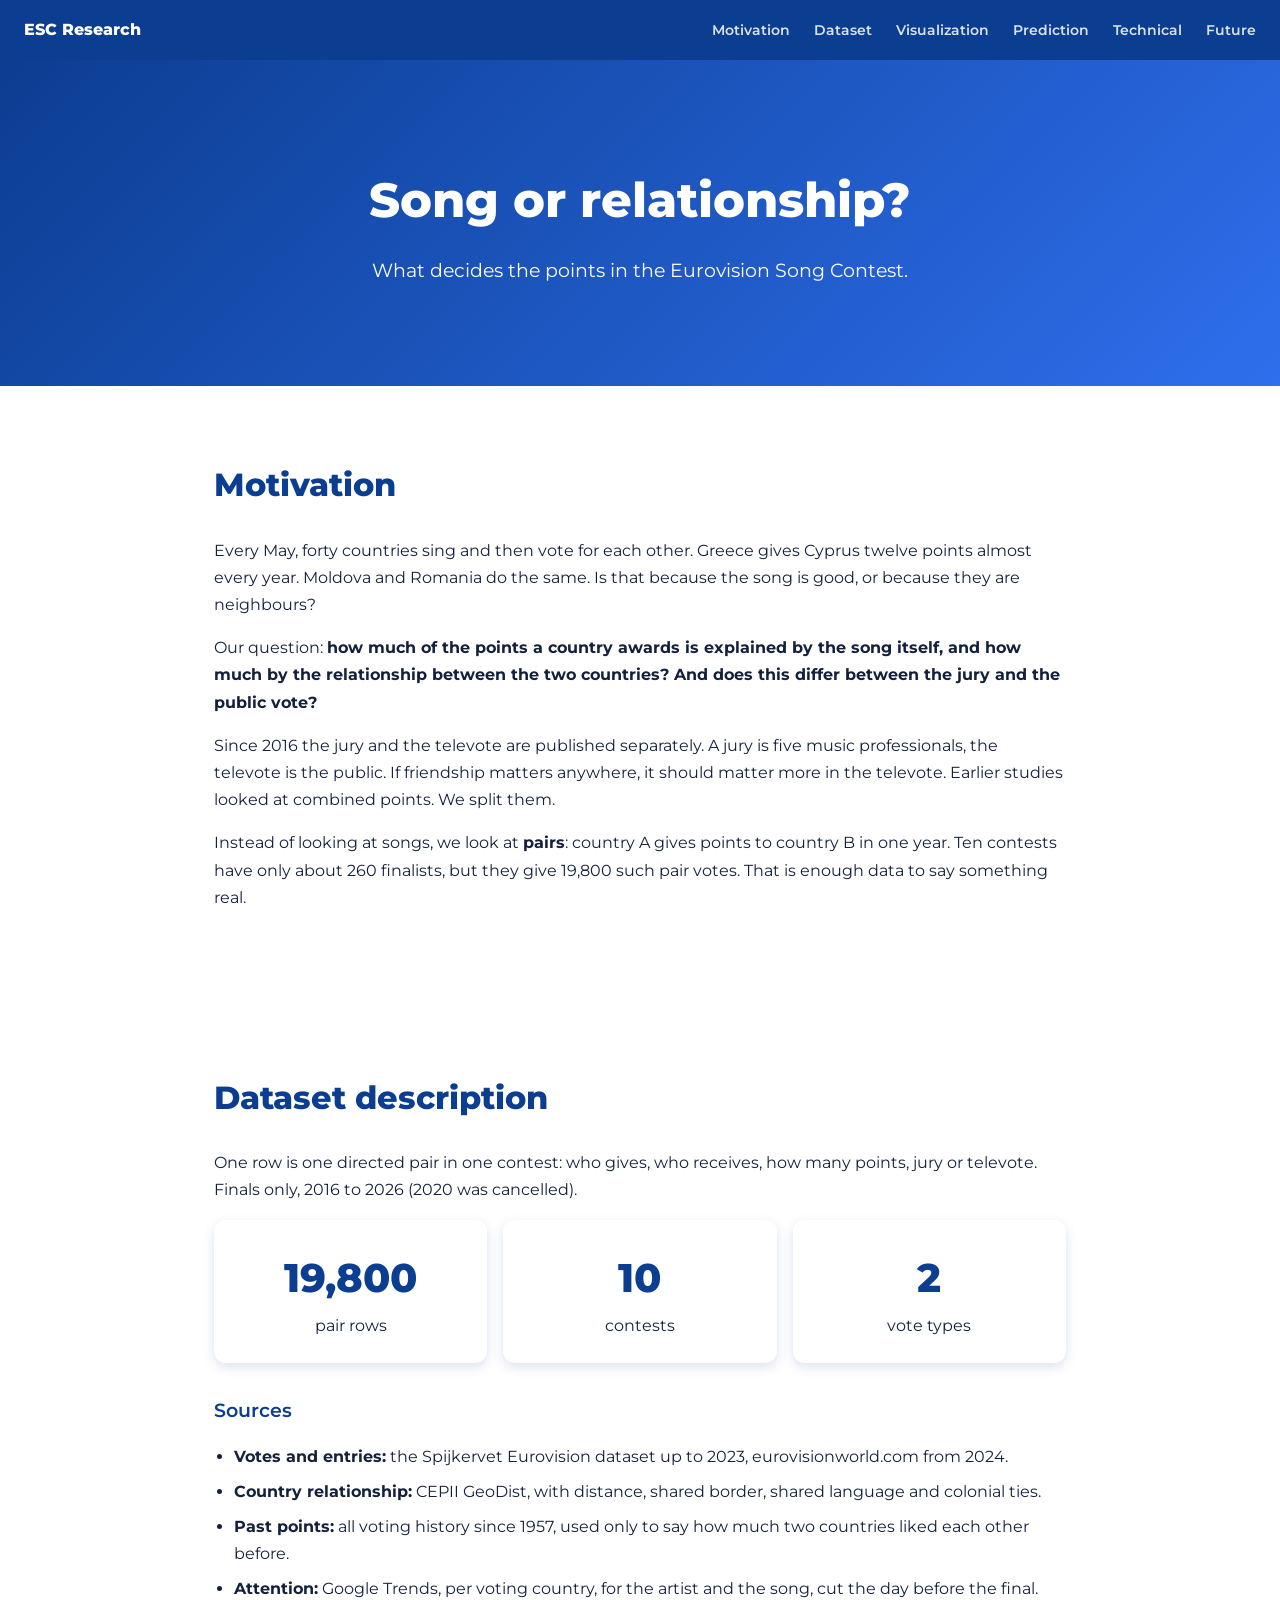
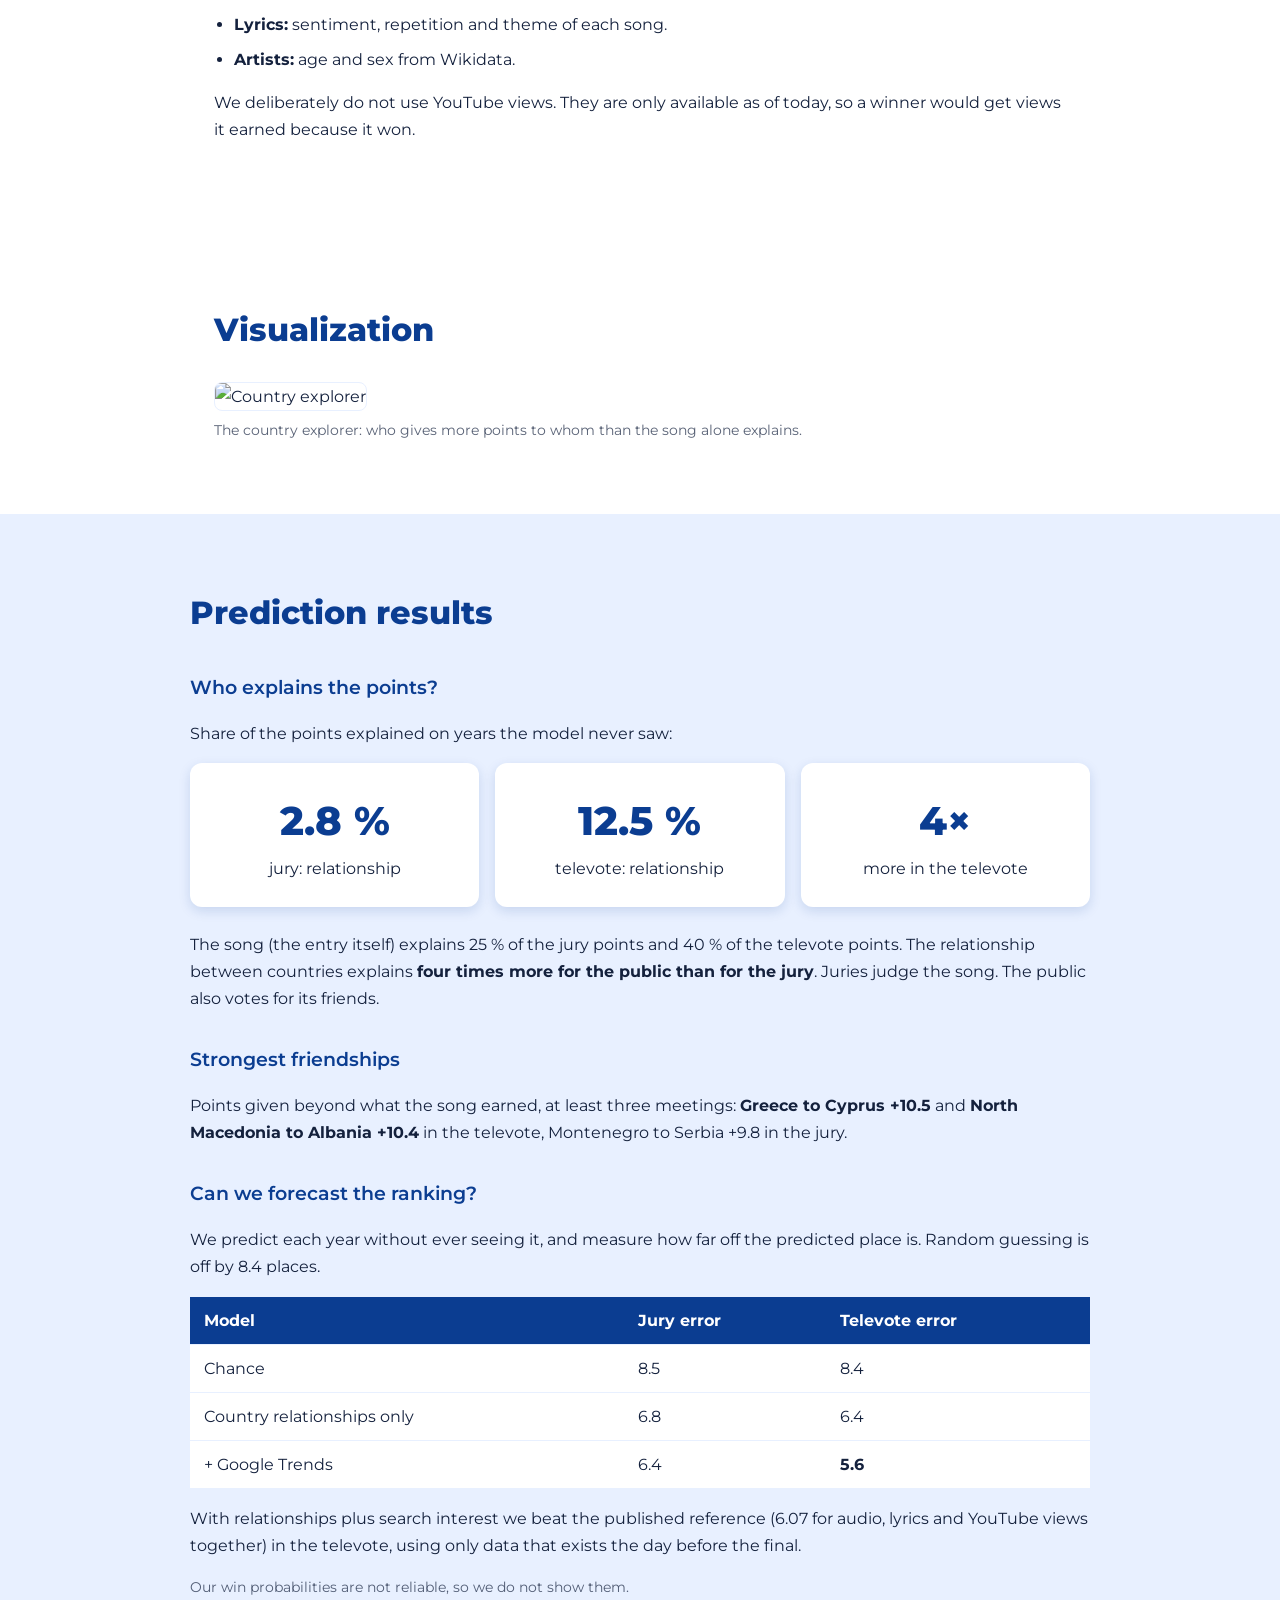
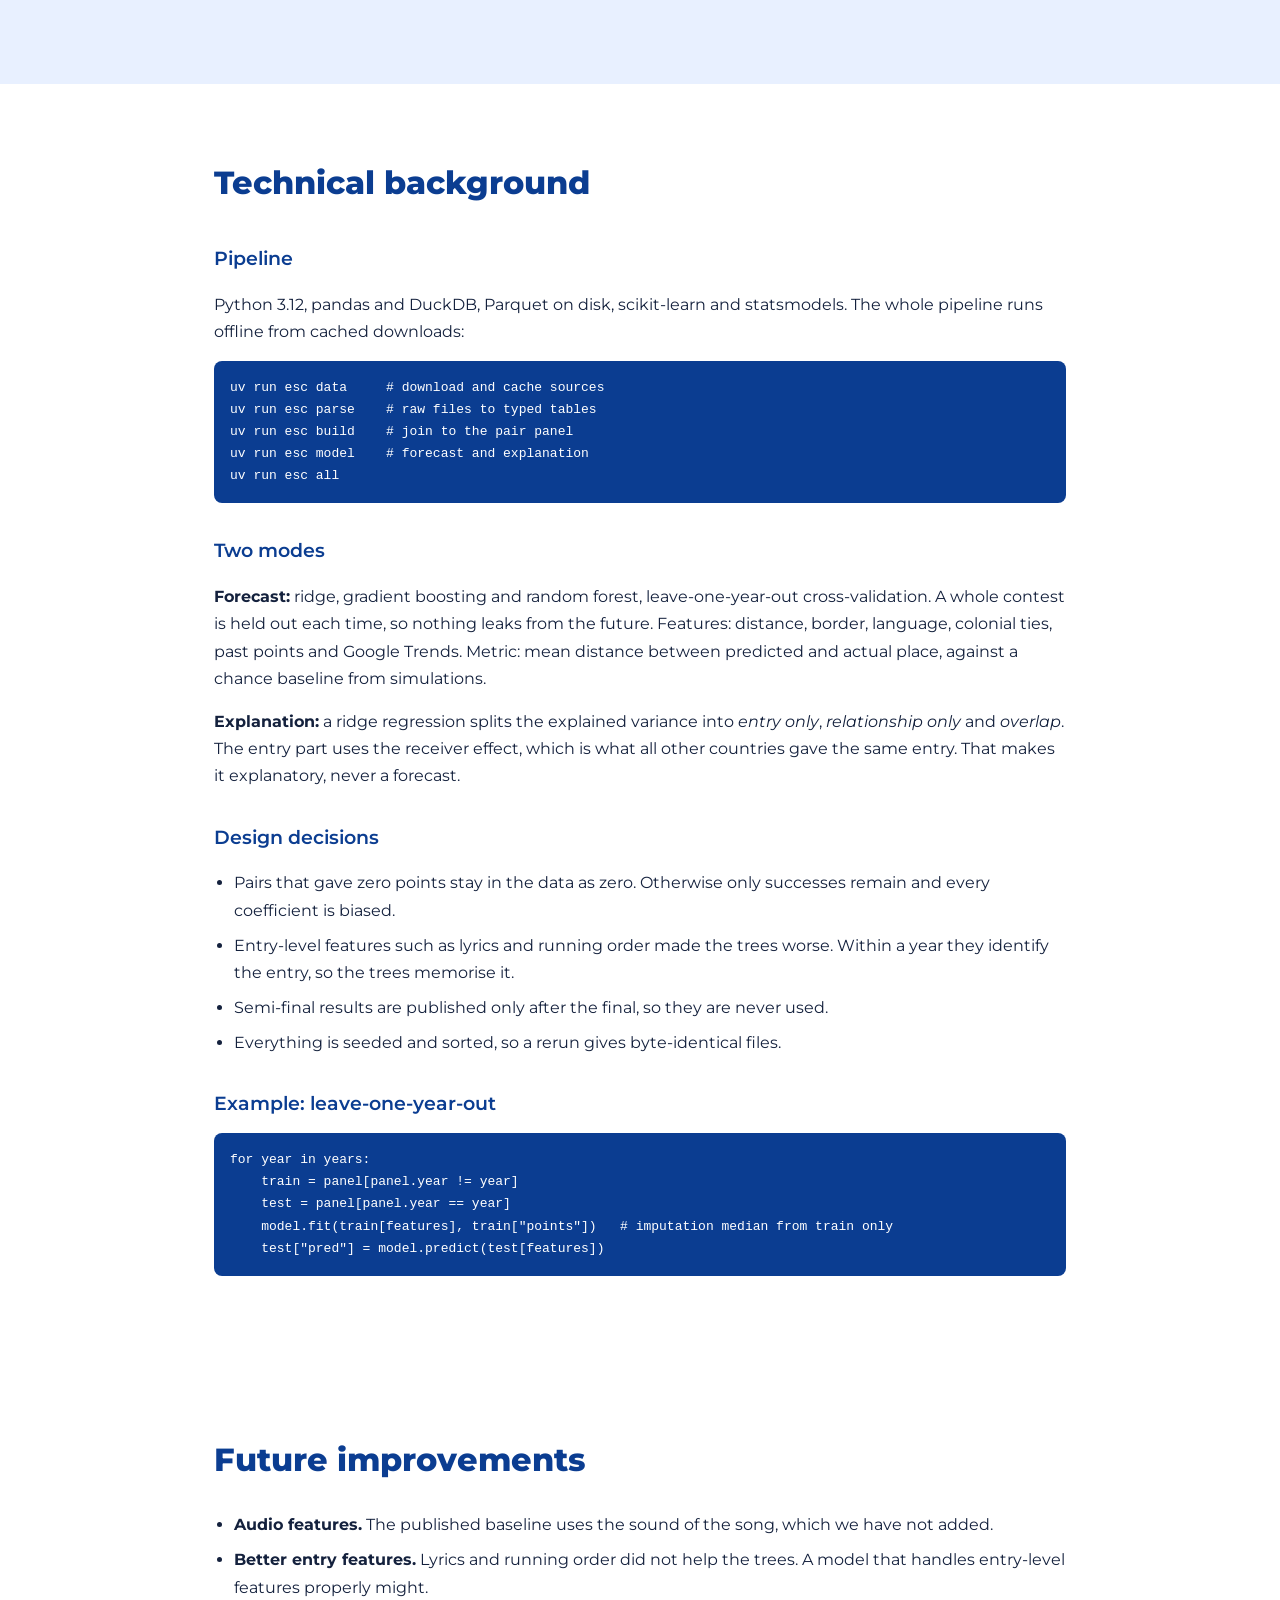
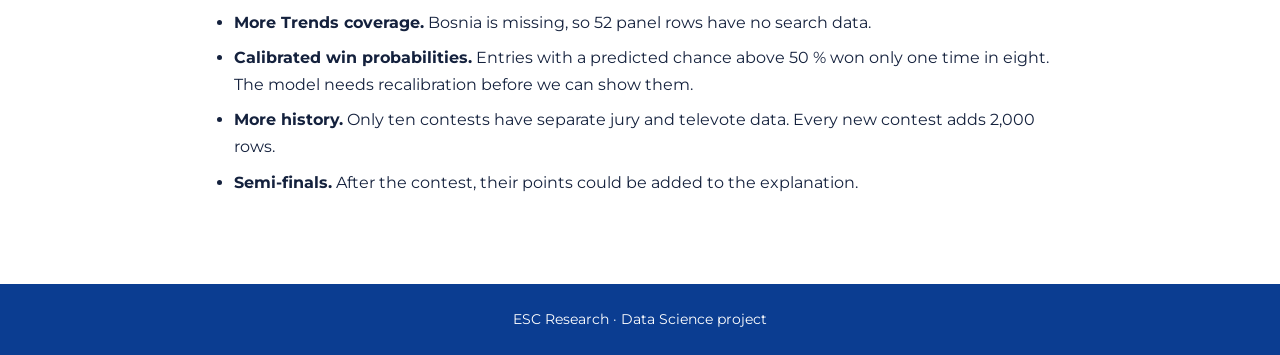
==== index.html @ f38ea594 "Website structure" ====
<!doctype html>
<html lang="en">
<head>
  <meta charset="utf-8">
  <meta name="viewport" content="width=device-width, initial-scale=1">
  <title>Eurovision: Song or Relationship?</title>
  <link rel="preconnect" href="https://fonts.googleapis.com">
  <link rel="preconnect" href="https://fonts.gstatic.com" crossorigin>
  <link href="https://fonts.googleapis.com/css2?family=Montserrat:wght@400;600;800&display=swap" rel="stylesheet">
  <link rel="stylesheet" href="style.css">
</head>
<body>

  <nav>
    <a class="brand" href="#top">ESC Research</a>
    <ul>
      <li><a href="#motivation">Motivation</a></li>
      <li><a href="#dataset">Dataset</a></li>
      <li><a href="#visualization">Visualization</a></li>
      <li><a href="#prediction">Prediction</a></li>
      <li><a href="#technical">Technical</a></li>
      <li><a href="#future">Future</a></li>
    </ul>
  </nav>

  <header id="top">
    <h1>Song or relationship?</h1>
    <p>What decides the points in the Eurovision Song Contest.</p>
  </header>

  <main>

    <section id="motivation">
      <h2>Motivation</h2>
      <p>Every May, forty countries sing and then vote for each other. Greece gives Cyprus twelve points almost every year. Moldova and Romania do the same. Is that because the song is good, or because they are neighbours?</p>
      <p>Our question: <strong>how much of the points a country awards is explained by the song itself, and how much by the relationship between the two countries? And does this differ between the jury and the public vote?</strong></p>
      <p>Since 2016 the jury and the televote are published separately. A jury is five music professionals, the televote is the public. If friendship matters anywhere, it should matter more in the televote. Earlier studies looked at combined points. We split them.</p>
      <p>Instead of looking at songs, we look at <strong>pairs</strong>: country A gives points to country B in one year. Ten contests have only about 260 finalists, but they give 19,800 such pair votes. That is enough data to say something real.</p>
    </section>

    <section id="dataset">
      <h2>Dataset description</h2>
      <p>One row is one directed pair in one contest: who gives, who receives, how many points, jury or televote. Finals only, 2016 to 2026 (2020 was cancelled).</p>
      <div class="cards">
        <div class="card"><span class="big">19,800</span>pair rows</div>
        <div class="card"><span class="big">10</span>contests</div>
        <div class="card"><span class="big">2</span>vote types</div>
      </div>
      <h3>Sources</h3>
      <ul>
        <li><strong>Votes and entries:</strong> the Spijkervet Eurovision dataset up to 2023, eurovisionworld.com from 2024.</li>
        <li><strong>Country relationship:</strong> CEPII GeoDist, with distance, shared border, shared language and colonial ties.</li>
        <li><strong>Past points:</strong> all voting history since 1957, used only to say how much two countries liked each other before.</li>
        <li><strong>Attention:</strong> Google Trends, per voting country, for the artist and the song, cut the day before the final.</li>
        <li><strong>Lyrics:</strong> sentiment, repetition and theme of each song.</li>
        <li><strong>Artists:</strong> age and sex from Wikidata.</li>
      </ul>
      <p>We deliberately do not use YouTube views. They are only available as of today, so a winner would get views it earned because it won.</p>
    </section>

    <section id="visualization">
      <h2>Visualization</h2>
      <div class="gallery">
        <figure>
          <img src="img/explorer.png" alt="Country explorer">
          <figcaption>The country explorer: who gives more points to whom than the song alone explains.</figcaption>
        </figure>
      </div>
    </section>

    <section id="prediction" class="highlight">
      <h2>Prediction results</h2>
      <h3>Who explains the points?</h3>
      <p>Share of the points explained on years the model never saw:</p>
      <div class="cards">
        <div class="card"><span class="big">2.8 %</span>jury: relationship</div>
        <div class="card"><span class="big">12.5 %</span>televote: relationship</div>
        <div class="card"><span class="big">4&times;</span>more in the televote</div>
      </div>
      <p>The song (the entry itself) explains 25 % of the jury points and 40 % of the televote points. The relationship between countries explains <strong>four times more for the public than for the jury</strong>. Juries judge the song. The public also votes for its friends.</p>

      <h3>Strongest friendships</h3>
      <p>Points given beyond what the song earned, at least three meetings: <strong>Greece to Cyprus +10.5</strong> and <strong>North Macedonia to Albania +10.4</strong> in the televote, Montenegro to Serbia +9.8 in the jury.</p>

      <h3>Can we forecast the ranking?</h3>
      <p>We predict each year without ever seeing it, and measure how far off the predicted place is. Random guessing is off by 8.4 places.</p>
      <table>
        <tr><th>Model</th><th>Jury error</th><th>Televote error</th></tr>
        <tr><td>Chance</td><td>8.5</td><td>8.4</td></tr>
        <tr><td>Country relationships only</td><td>6.8</td><td>6.4</td></tr>
        <tr><td>+ Google Trends</td><td>6.4</td><td><strong>5.6</strong></td></tr>
      </table>
      <p>With relationships plus search interest we beat the published reference (6.07 for audio, lyrics and YouTube views together) in the televote, using only data that exists the day before the final.</p>
      <p class="note">Our win probabilities are not reliable, so we do not show them.</p>
    </section>

    <section id="technical">
      <h2>Technical background</h2>
      <h3>Pipeline</h3>
      <p>Python 3.12, pandas and DuckDB, Parquet on disk, scikit-learn and statsmodels. The whole pipeline runs offline from cached downloads:</p>
      <pre><code>uv run esc data     # download and cache sources
uv run esc parse    # raw files to typed tables
uv run esc build    # join to the pair panel
uv run esc model    # forecast and explanation
uv run esc all</code></pre>

      <h3>Two modes</h3>
      <p><strong>Forecast:</strong> ridge, gradient boosting and random forest, leave-one-year-out cross-validation. A whole contest is held out each time, so nothing leaks from the future. Features: distance, border, language, colonial ties, past points and Google Trends. Metric: mean distance between predicted and actual place, against a chance baseline from simulations.</p>
      <p><strong>Explanation:</strong> a ridge regression splits the explained variance into <em>entry only</em>, <em>relationship only</em> and <em>overlap</em>. The entry part uses the receiver effect, which is what all other countries gave the same entry. That makes it explanatory, never a forecast.</p>

      <h3>Design decisions</h3>
      <ul>
        <li>Pairs that gave zero points stay in the data as zero. Otherwise only successes remain and every coefficient is biased.</li>
        <li>Entry-level features such as lyrics and running order made the trees worse. Within a year they identify the entry, so the trees memorise it.</li>
        <li>Semi-final results are published only after the final, so they are never used.</li>
        <li>Everything is seeded and sorted, so a rerun gives byte-identical files.</li>
      </ul>

      <h3>Example: leave-one-year-out</h3>
      <pre><code>for year in years:
    train = panel[panel.year != year]
    test = panel[panel.year == year]
    model.fit(train[features], train["points"])   # imputation median from train only
    test["pred"] = model.predict(test[features])</code></pre>
    </section>

    <section id="future">
      <h2>Future improvements</h2>
      <ul>
        <li><strong>Audio features.</strong> The published baseline uses the sound of the song, which we have not added.</li>
        <li><strong>Better entry features.</strong> Lyrics and running order did not help the trees. A model that handles entry-level features properly might.</li>
        <li><strong>More Trends coverage.</strong> Bosnia is missing, so 52 panel rows have no search data.</li>
        <li><strong>Calibrated win probabilities.</strong> Entries with a predicted chance above 50 % won only one time in eight. The model needs recalibration before we can show them.</li>
        <li><strong>More history.</strong> Only ten contests have separate jury and televote data. Every new contest adds 2,000 rows.</li>
        <li><strong>Semi-finals.</strong> After the contest, their points could be added to the explanation.</li>
      </ul>
    </section>

  </main>

  <footer>ESC Research · Data Science project</footer>

</body>
</html>
---- style.css ----
:root {
  --blue: #0b3d91;
  --light-blue: #e8f0ff;
  --white: #ffffff;
  --text: #14213d;
}

* { box-sizing: border-box; }

html {
  scroll-behavior: smooth;
  scroll-padding-top: 70px; /* keeps headings below the fixed bar */
}

body {
  margin: 0;
  font-family: "Montserrat", sans-serif;
  color: var(--text);
  background: var(--white);
  line-height: 1.7;
}

/* top bar */
nav {
  position: fixed;
  top: 0;
  left: 0;
  right: 0;
  height: 60px;
  padding: 0 24px;
  display: flex;
  align-items: center;
  justify-content: space-between;
  background: var(--blue);
  z-index: 10;
}

nav .brand {
  color: var(--white);
  font-weight: 800;
  text-decoration: none;
}

nav ul {
  display: flex;
  gap: 24px;
  margin: 0;
  padding: 0;
  list-style: none;
}

nav ul a {
  color: var(--white);
  text-decoration: none;
  font-size: 0.9rem;
  font-weight: 600;
  opacity: 0.85;
}

nav ul a:hover { opacity: 1; text-decoration: underline; }

/* hero */
header {
  margin-top: 60px;
  padding: 100px 24px;
  text-align: center;
  color: var(--white);
  background: linear-gradient(135deg, var(--blue), #2f6fed);
}

header h1 { margin: 0; font-size: 3rem; font-weight: 800; }
header p { margin: 12px 0 0; font-size: 1.2rem; }

/* sections */
main section {
  max-width: 900px;
  margin: 0 auto;
  padding: 72px 24px;
}

main section.highlight {
  max-width: none;
  background: var(--light-blue);
}

main section.highlight > * {
  max-width: 900px;
  margin-left: auto;
  margin-right: auto;
}

h2 {
  margin: 0 0 24px;
  color: var(--blue);
  font-weight: 800;
  font-size: 2rem;
}

/* visualization */
.gallery {
  display: grid;
  grid-template-columns: repeat(auto-fit, minmax(300px, 1fr));
  gap: 24px;
}

figure { margin: 0; }
figure img { width: 100%; border-radius: 8px; border: 1px solid var(--light-blue); }
figcaption { margin-top: 8px; font-size: 0.85rem; opacity: 0.7; }

/* prediction cards */
.cards {
  display: grid;
  grid-template-columns: repeat(auto-fit, minmax(200px, 1fr));
  gap: 16px;
  margin-bottom: 24px;
}

.card {
  padding: 24px;
  text-align: center;
  background: var(--white);
  border-radius: 12px;
  box-shadow: 0 4px 12px rgba(11, 61, 145, 0.15);
}

.card .big {
  display: block;
  font-size: 2.5rem;
  font-weight: 800;
  color: var(--blue);
}

/* technical */
pre {
  padding: 16px;
  overflow-x: auto;
  color: var(--white);
  background: var(--blue);
  border-radius: 8px;
}

footer {
  padding: 24px;
  text-align: center;
  color: var(--white);
  background: var(--blue);
  font-size: 0.85rem;
}

@media (max-width: 700px) {
  nav .brand { display: none; }
  nav { justify-content: center; padding: 0 8px; }
  nav ul { gap: 12px; }
  nav ul a { font-size: 0.7rem; }
  header h1 { font-size: 2rem; }
}

/* extra content styles */
h3 { margin: 32px 0 8px; color: var(--blue); font-weight: 600; }

main ul { padding-left: 20px; }
main li { margin-bottom: 8px; }

table {
  width: 100%;
  margin: 16px 0;
  border-collapse: collapse;
  background: var(--white);
}

th, td { padding: 10px 14px; text-align: left; border-bottom: 1px solid var(--light-blue); }
th { color: var(--white); background: var(--blue); }

.note { font-size: 0.85rem; opacity: 0.7; }
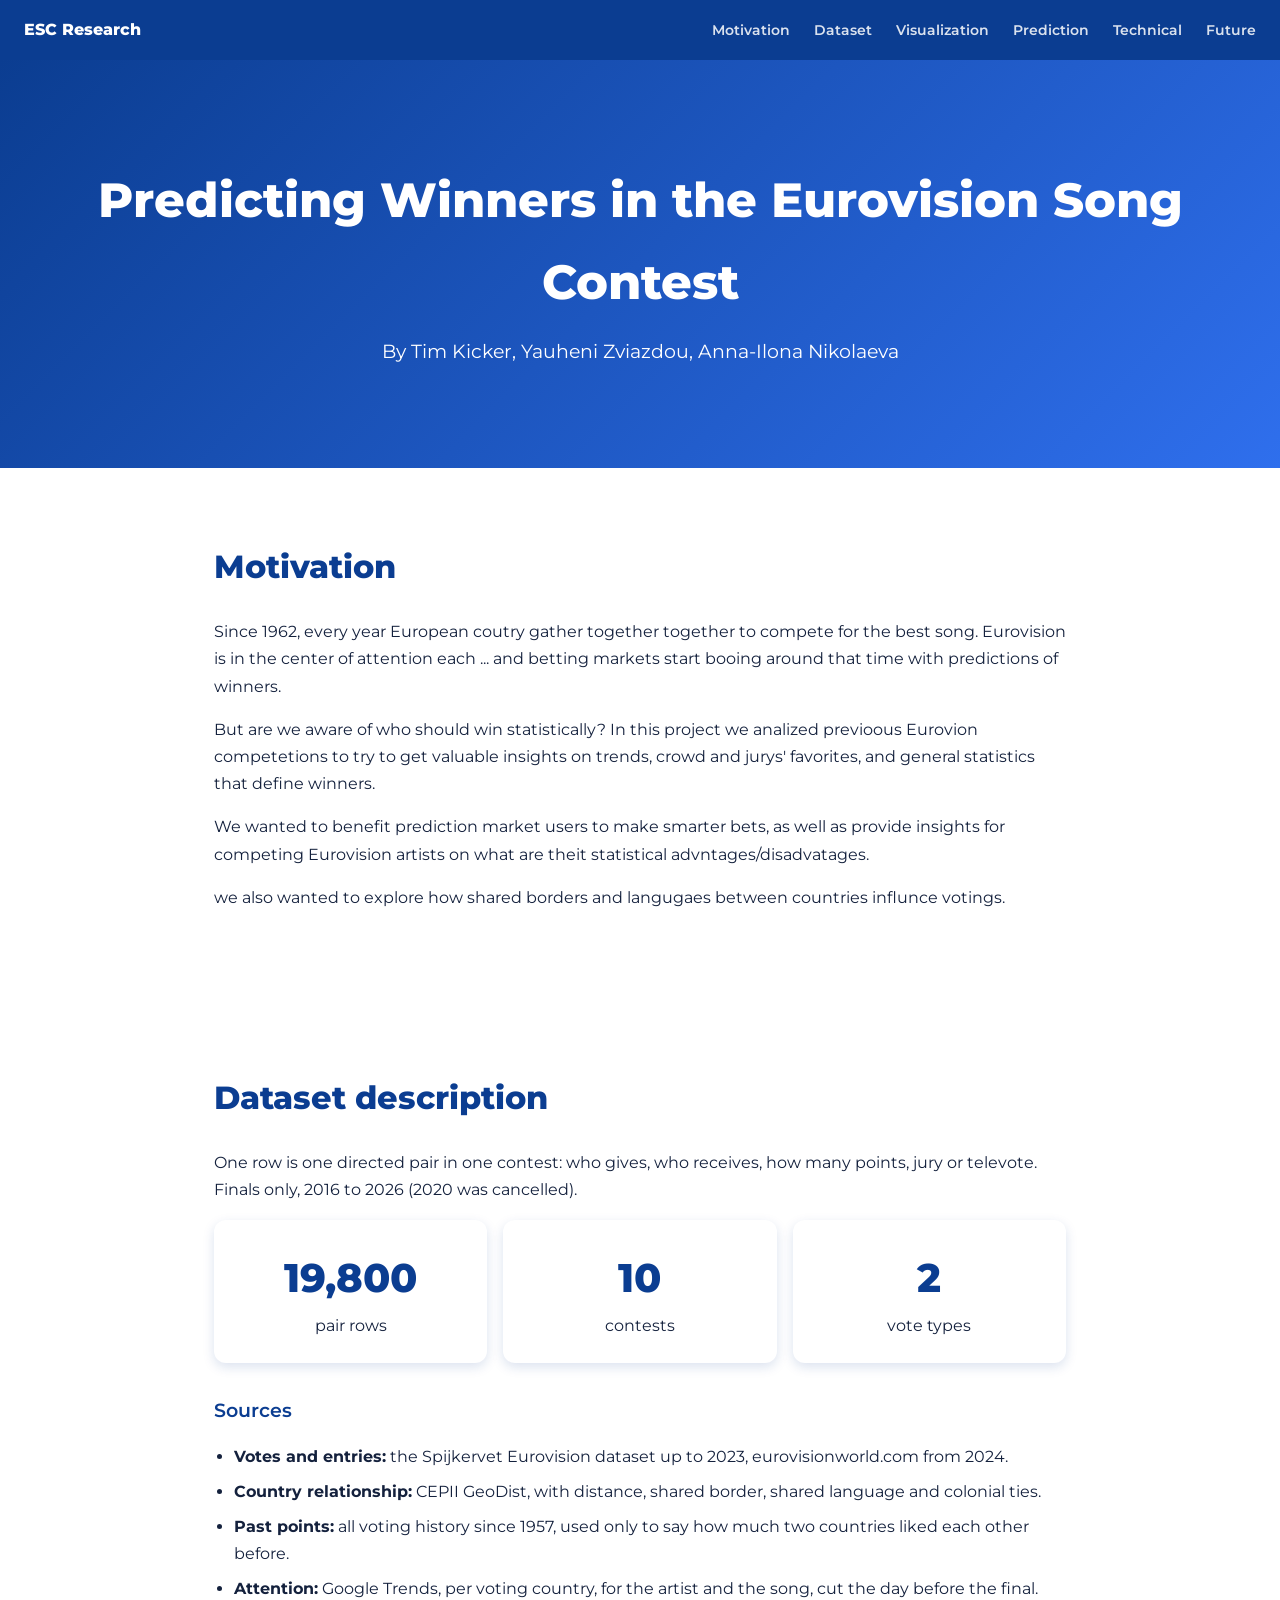
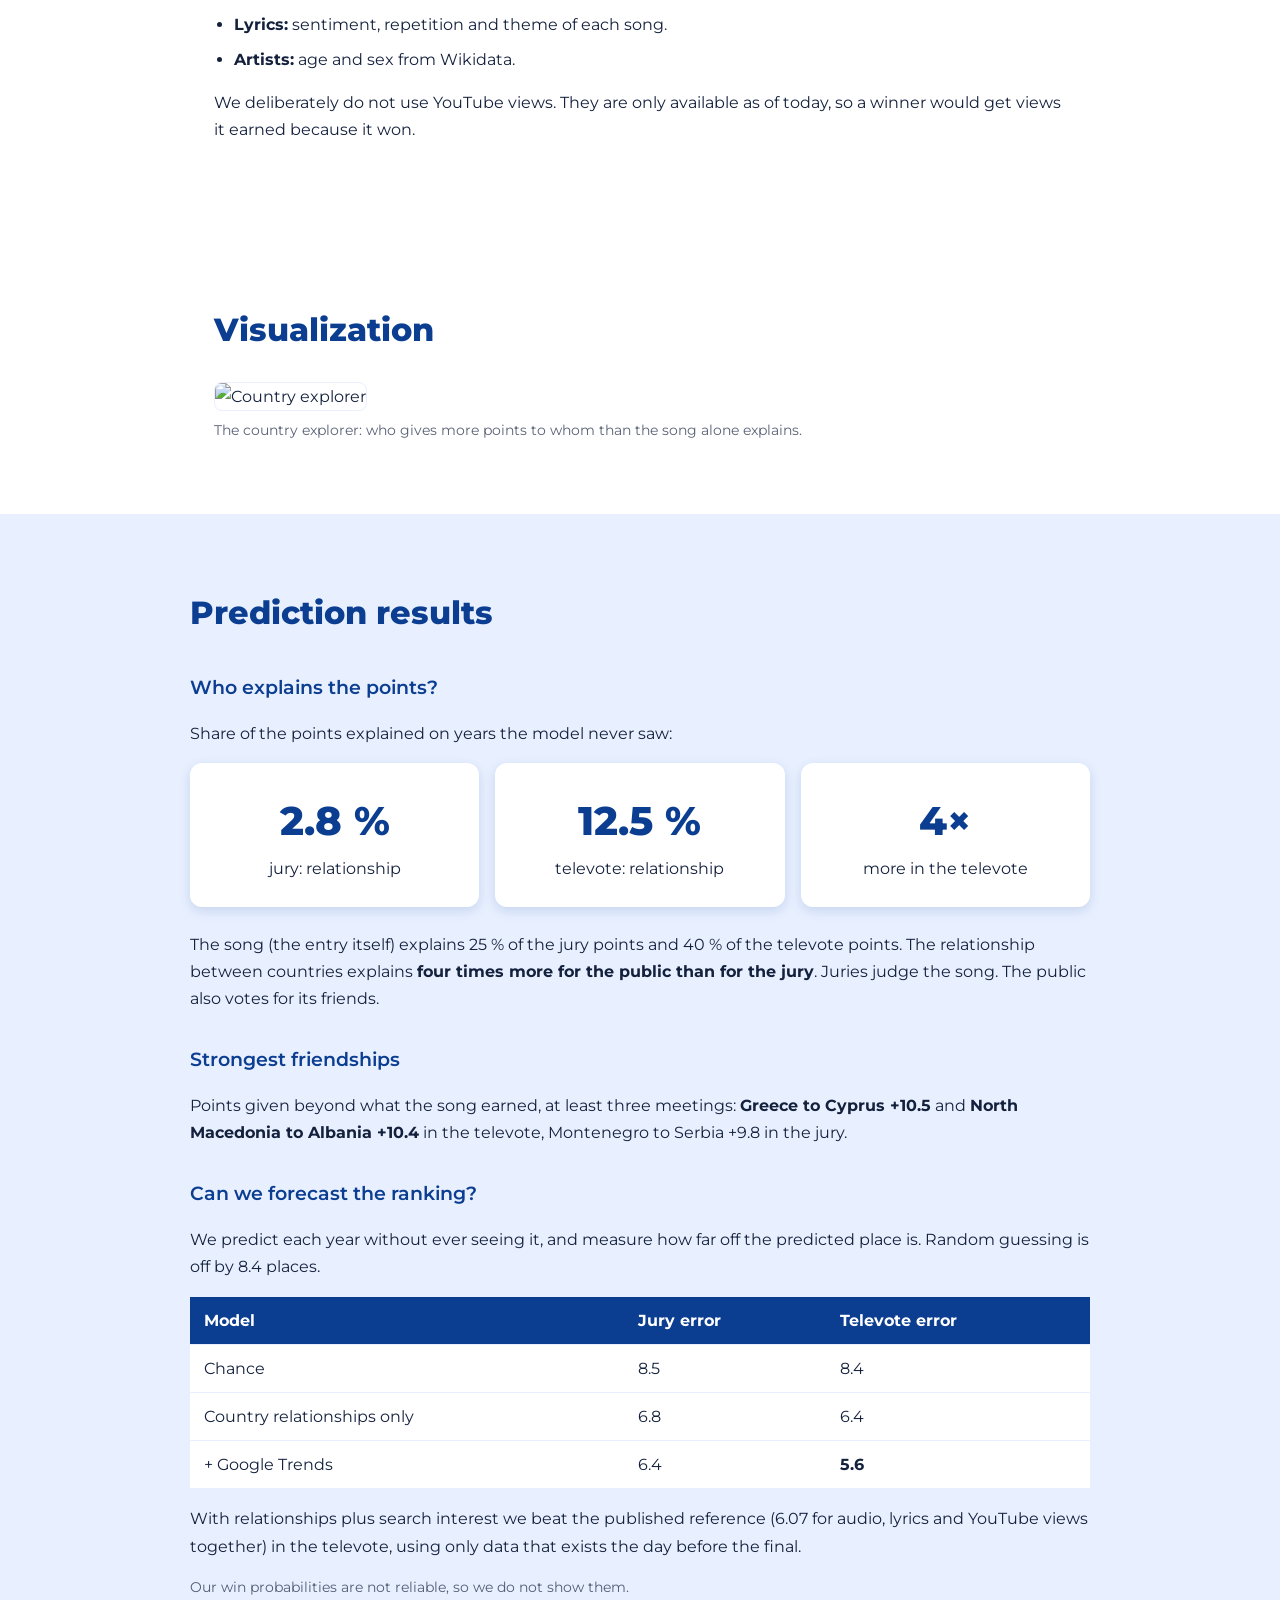
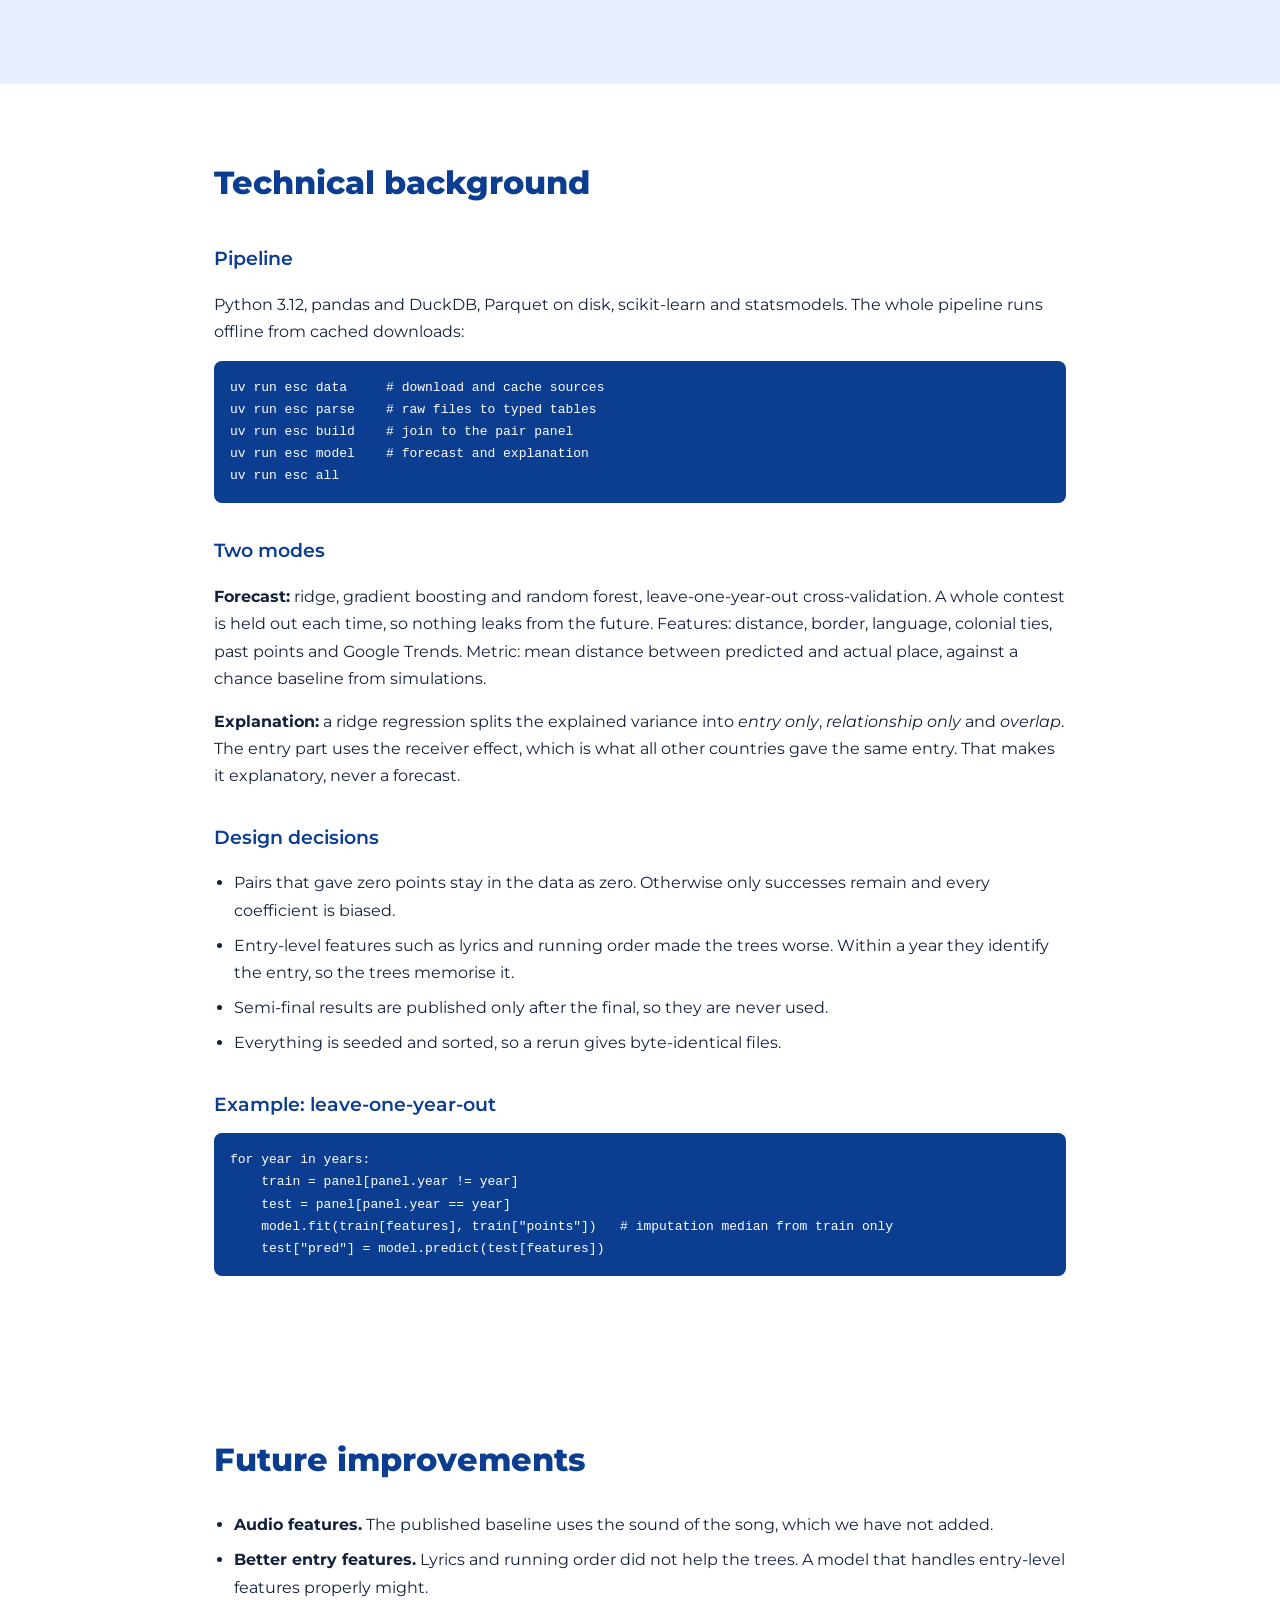
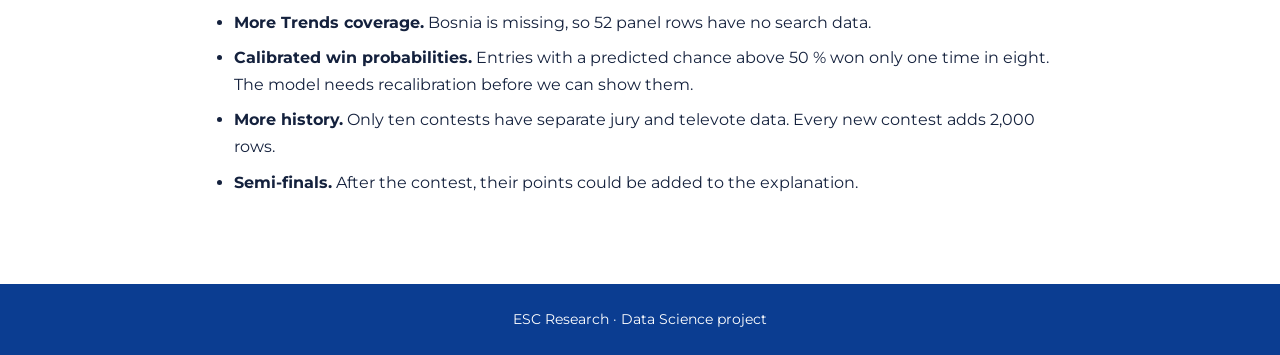
==== commit 3b9c6684: "Revise title and motivation section in index.html Updated title and header content for clarity. Revi" ====
--- a/index.html
+++ b/index.html
@@ -3,7 +3,8 @@
 <head>
   <meta charset="utf-8">
   <meta name="viewport" content="width=device-width, initial-scale=1">
-  <title>Eurovision: Song or Relationship?</title>
+  <title>Predicting Winners in the Eurovision Song Contest
+</title>
   <link rel="preconnect" href="https://fonts.googleapis.com">
   <link rel="preconnect" href="https://fonts.gstatic.com" crossorigin>
   <link href="https://fonts.googleapis.com/css2?family=Montserrat:wght@400;600;800&display=swap" rel="stylesheet">
@@ -24,18 +25,19 @@
   </nav>
 
   <header id="top">
-    <h1>Song or relationship?</h1>
-    <p>What decides the points in the Eurovision Song Contest.</p>
+    <h1>Predicting Winners in the Eurovision Song Contest
+</h1></h1>
+    <p>By Tim Kicker, Yauheni Zviazdou, Anna-Ilona Nikolaeva</p>
   </header>
 
   <main>
 
     <section id="motivation">
       <h2>Motivation</h2>
-      <p>Every May, forty countries sing and then vote for each other. Greece gives Cyprus twelve points almost every year. Moldova and Romania do the same. Is that because the song is good, or because they are neighbours?</p>
-      <p>Our question: <strong>how much of the points a country awards is explained by the song itself, and how much by the relationship between the two countries? And does this differ between the jury and the public vote?</strong></p>
-      <p>Since 2016 the jury and the televote are published separately. A jury is five music professionals, the televote is the public. If friendship matters anywhere, it should matter more in the televote. Earlier studies looked at combined points. We split them.</p>
-      <p>Instead of looking at songs, we look at <strong>pairs</strong>: country A gives points to country B in one year. Ten contests have only about 260 finalists, but they give 19,800 such pair votes. That is enough data to say something real.</p>
+      <p>Since 1962, every year European coutry gather together together to compete for the best song. Eurovision is in the center of attention each ... and betting markets start booing around that time with predictions of winners.</p>
+      <p>But are we aware of who should win statistically? In this project we analized previoous Eurovion competetions to try to get valuable insights on trends, crowd and jurys' favorites, and general statistics that define winners.</p>
+      <p>We wanted to benefit prediction market users to make smarter bets, as well as provide insights for competing Eurovision artists on what are theit statistical advntages/disadvatages.</p>
+      <p>we also wanted to explore how shared borders and langugaes between countries influnce votings.</p>
     </section>
 
     <section id="dataset">
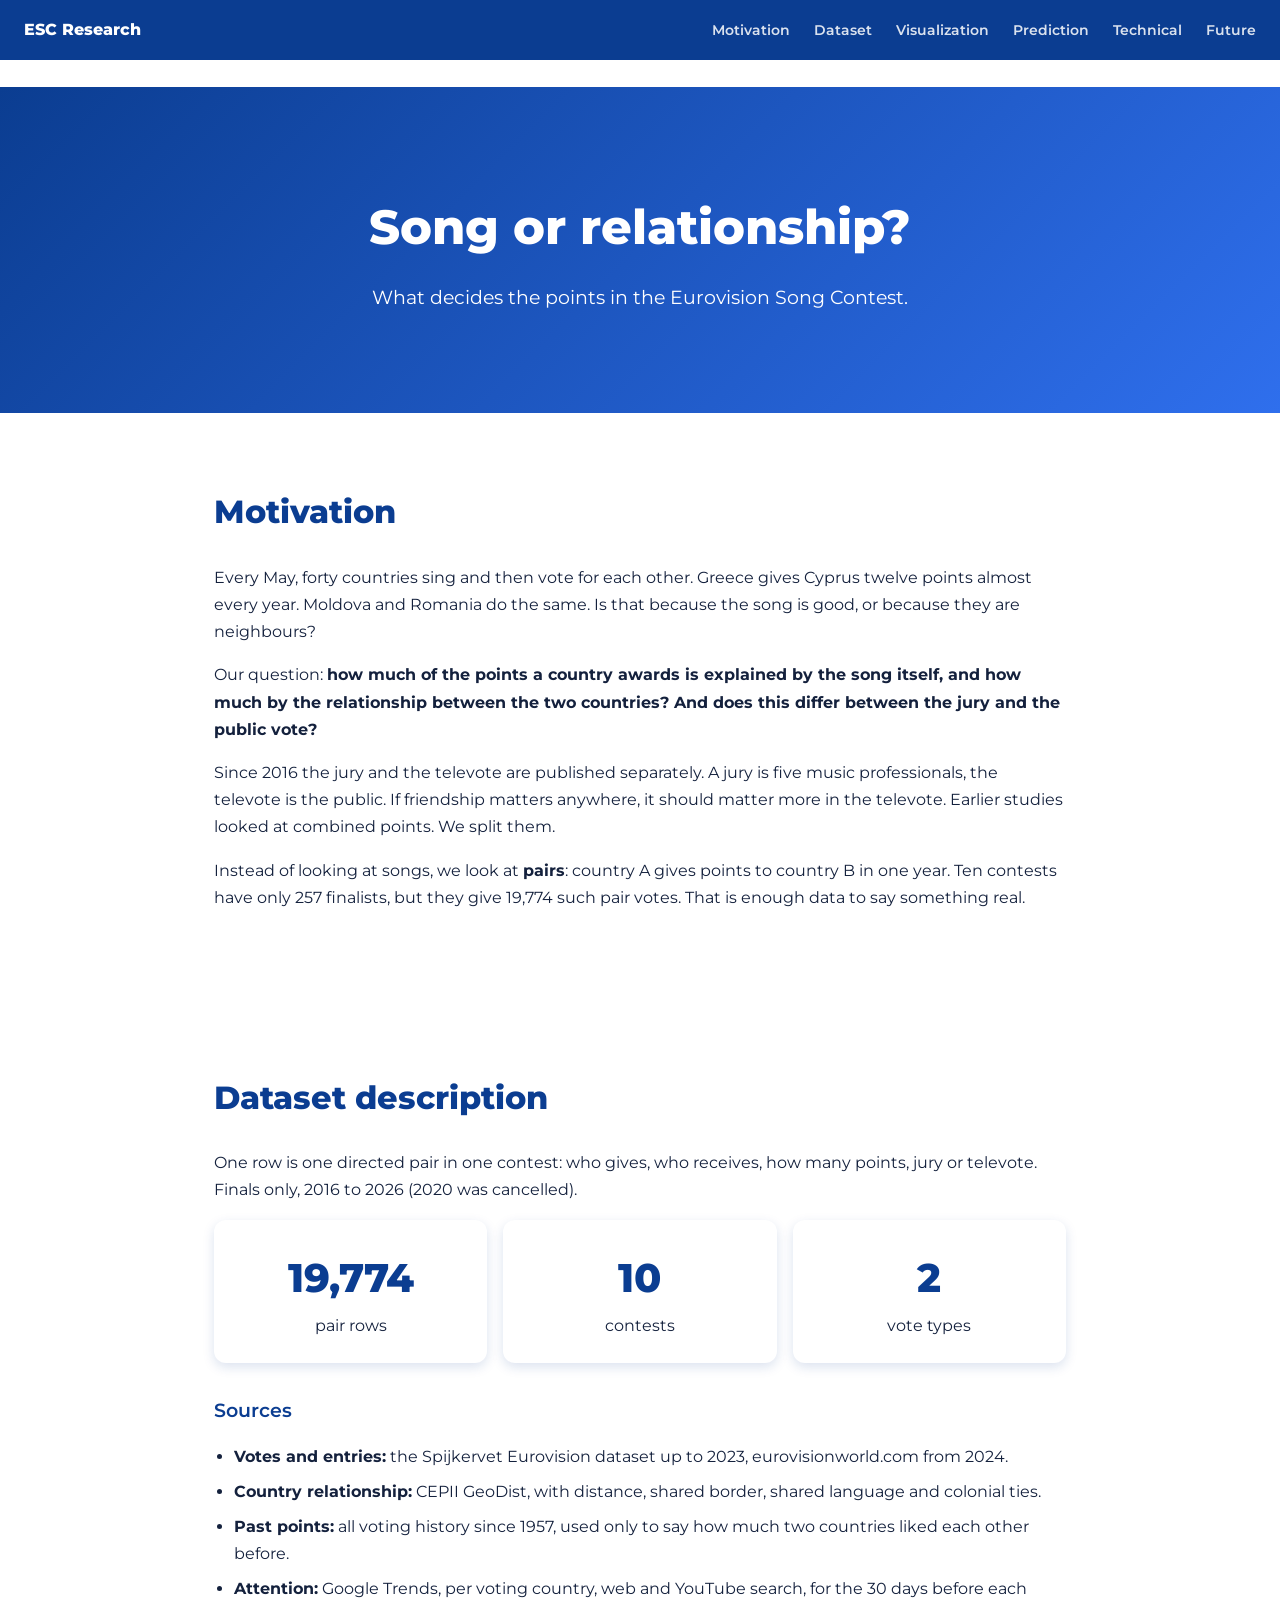
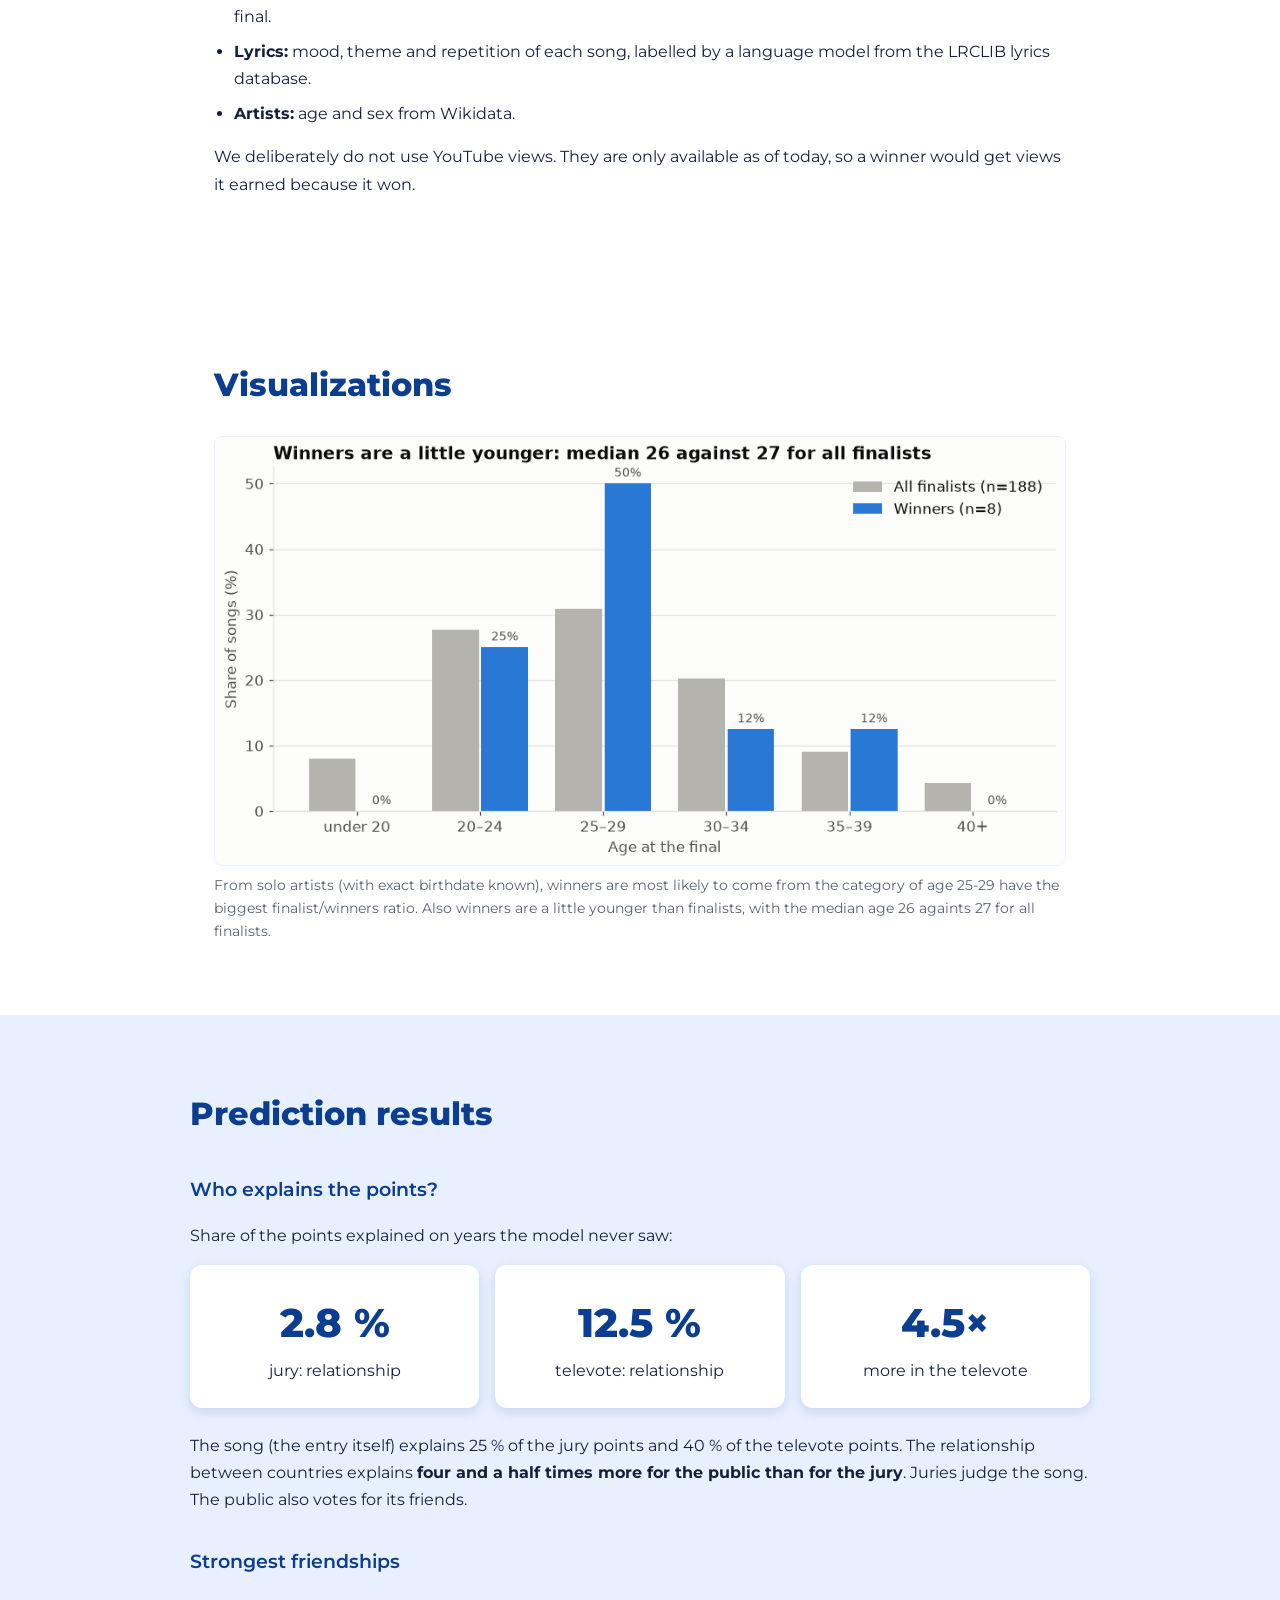
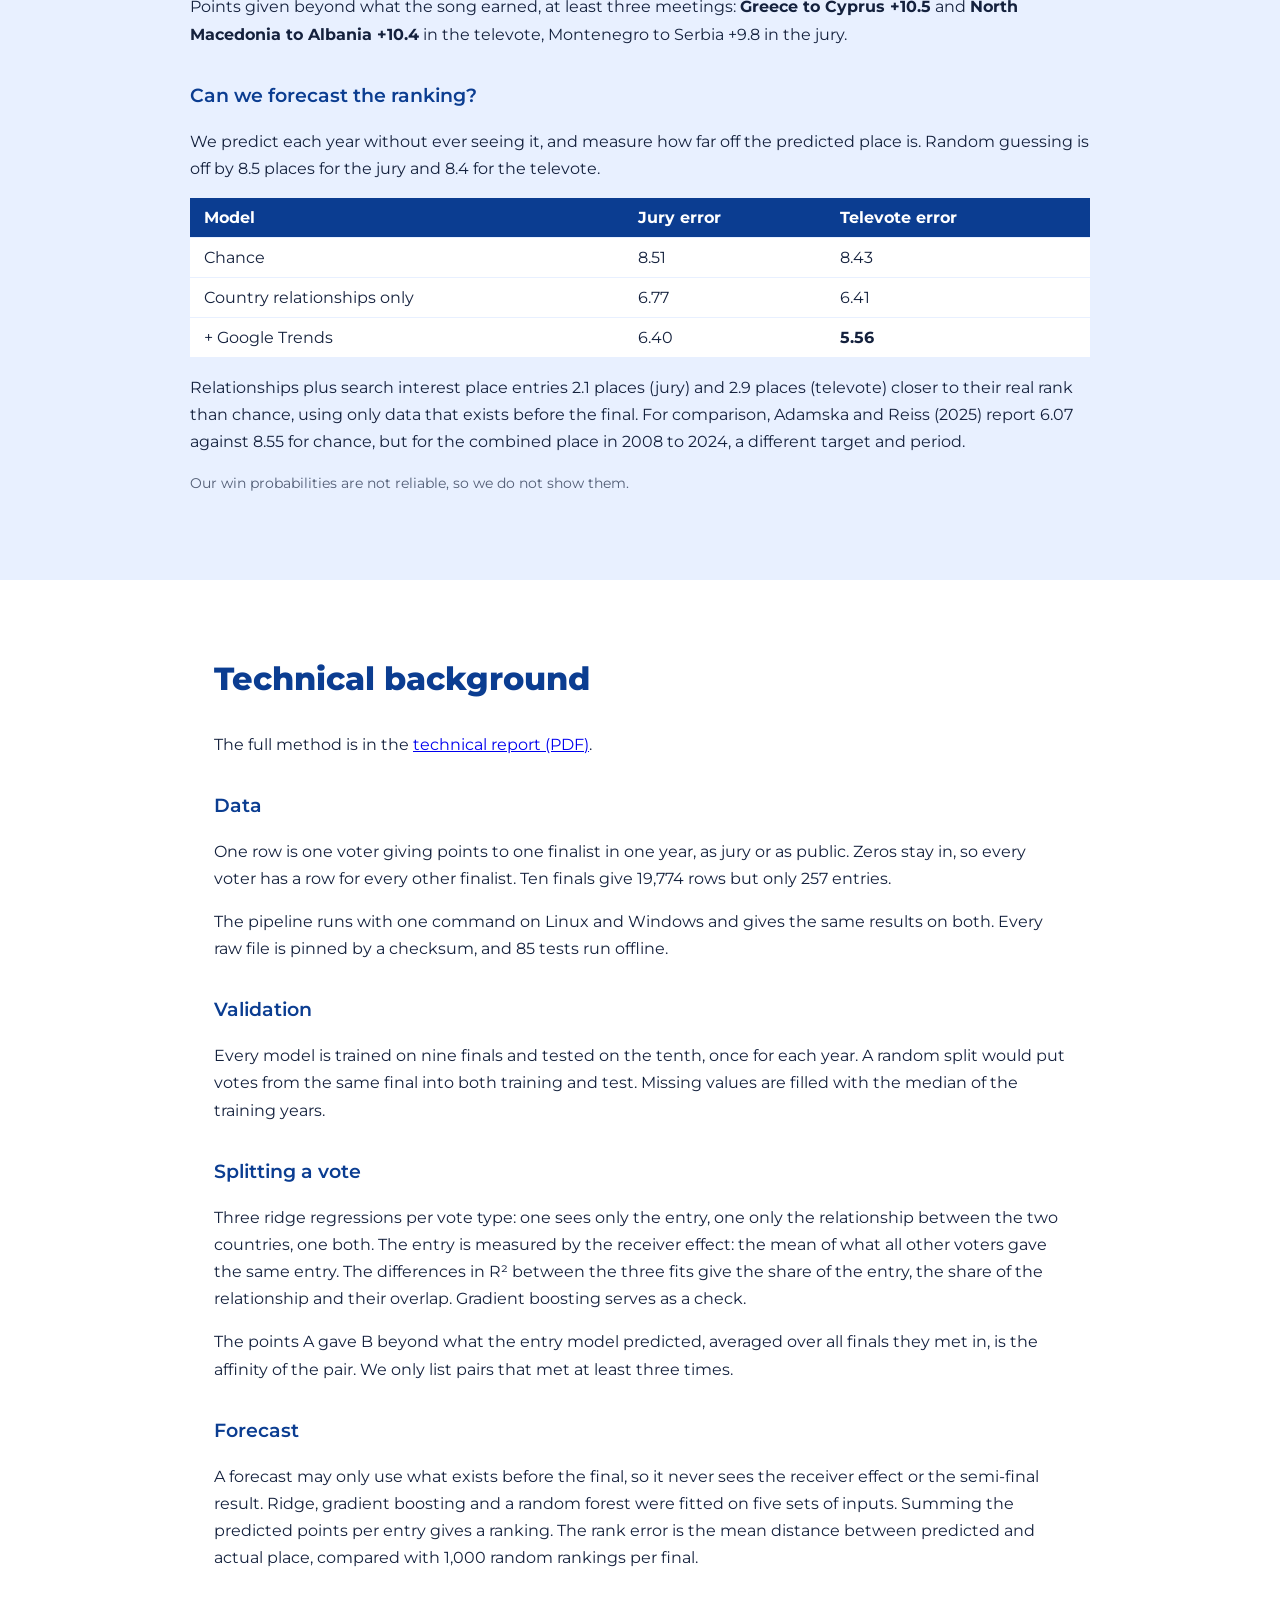
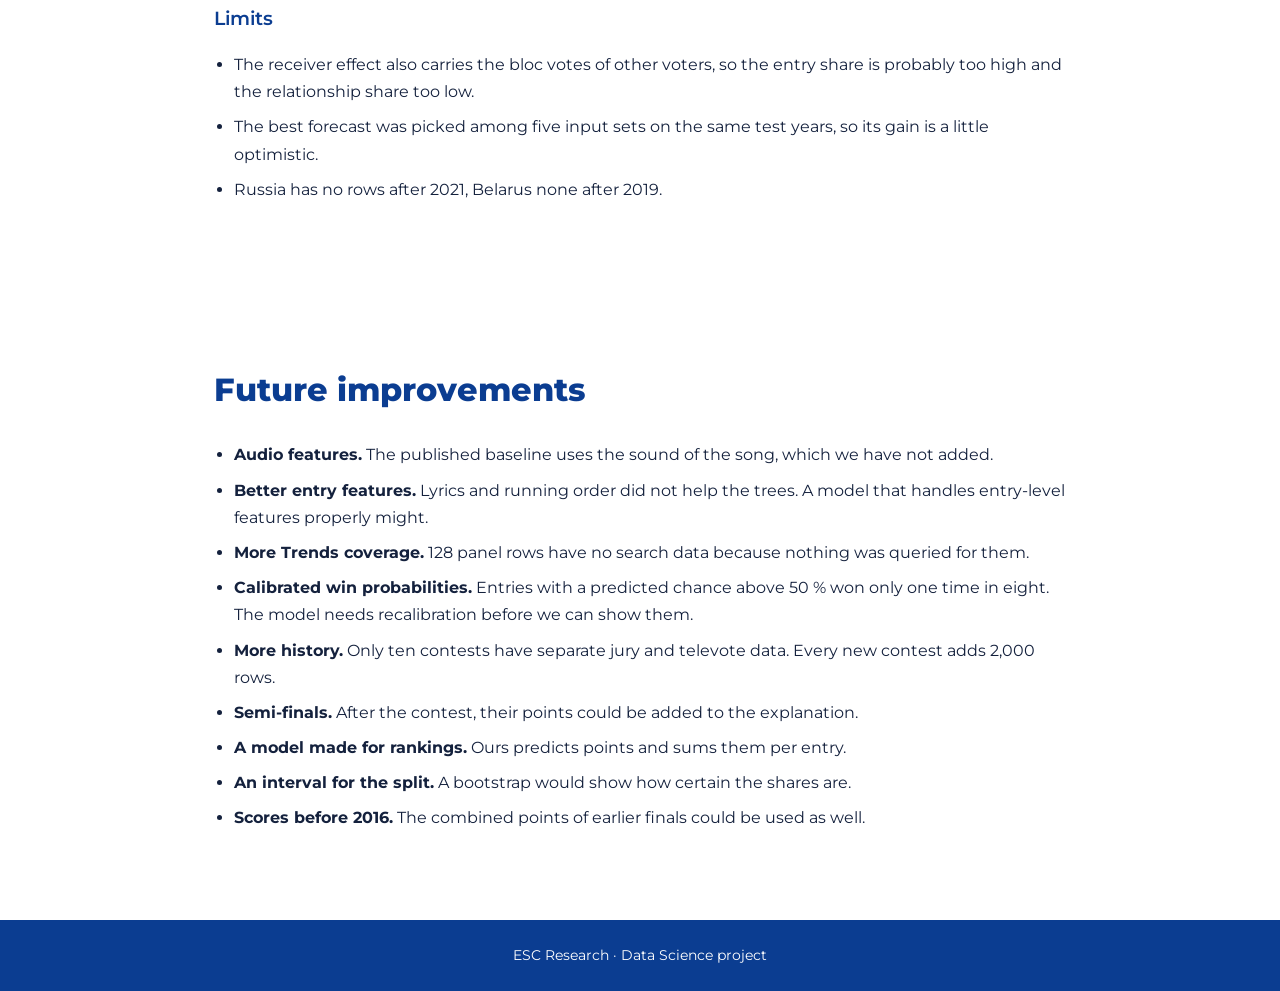
==== commit 847e7d09: "Changed technical part and Added 1st visualization" ====
--- a/index.html
+++ b/index.html
@@ -1,10 +1,9 @@
-<!doctype html>
+´´<!doctype html>
 <html lang="en">
 <head>
   <meta charset="utf-8">
   <meta name="viewport" content="width=device-width, initial-scale=1">
-  <title>Predicting Winners in the Eurovision Song Contest
-</title>
+  <title>Eurovision: Song or Relationship?</title>
   <link rel="preconnect" href="https://fonts.googleapis.com">
   <link rel="preconnect" href="https://fonts.gstatic.com" crossorigin>
   <link href="https://fonts.googleapis.com/css2?family=Montserrat:wght@400;600;800&display=swap" rel="stylesheet">
@@ -25,26 +24,25 @@
   </nav>
 
   <header id="top">
-    <h1>Predicting Winners in the Eurovision Song Contest
-</h1></h1>
-    <p>By Tim Kicker, Yauheni Zviazdou, Anna-Ilona Nikolaeva</p>
+    <h1>Song or relationship?</h1>
+    <p>What decides the points in the Eurovision Song Contest.</p>
   </header>
 
   <main>
 
     <section id="motivation">
       <h2>Motivation</h2>
-      <p>Since 1962, every year European coutry gather together together to compete for the best song. Eurovision is in the center of attention each ... and betting markets start booing around that time with predictions of winners.</p>
-      <p>But are we aware of who should win statistically? In this project we analized previoous Eurovion competetions to try to get valuable insights on trends, crowd and jurys' favorites, and general statistics that define winners.</p>
-      <p>We wanted to benefit prediction market users to make smarter bets, as well as provide insights for competing Eurovision artists on what are theit statistical advntages/disadvatages.</p>
-      <p>we also wanted to explore how shared borders and langugaes between countries influnce votings.</p>
+      <p>Every May, forty countries sing and then vote for each other. Greece gives Cyprus twelve points almost every year. Moldova and Romania do the same. Is that because the song is good, or because they are neighbours?</p>
+      <p>Our question: <strong>how much of the points a country awards is explained by the song itself, and how much by the relationship between the two countries? And does this differ between the jury and the public vote?</strong></p>
+      <p>Since 2016 the jury and the televote are published separately. A jury is five music professionals, the televote is the public. If friendship matters anywhere, it should matter more in the televote. Earlier studies looked at combined points. We split them.</p>
+      <p>Instead of looking at songs, we look at <strong>pairs</strong>: country A gives points to country B in one year. Ten contests have only 257 finalists, but they give 19,774 such pair votes. That is enough data to say something real.</p>
     </section>
 
     <section id="dataset">
       <h2>Dataset description</h2>
       <p>One row is one directed pair in one contest: who gives, who receives, how many points, jury or televote. Finals only, 2016 to 2026 (2020 was cancelled).</p>
       <div class="cards">
-        <div class="card"><span class="big">19,800</span>pair rows</div>
+        <div class="card"><span class="big">19,774</span>pair rows</div>
         <div class="card"><span class="big">10</span>contests</div>
         <div class="card"><span class="big">2</span>vote types</div>
       </div>
@@ -53,19 +51,19 @@
         <li><strong>Votes and entries:</strong> the Spijkervet Eurovision dataset up to 2023, eurovisionworld.com from 2024.</li>
         <li><strong>Country relationship:</strong> CEPII GeoDist, with distance, shared border, shared language and colonial ties.</li>
         <li><strong>Past points:</strong> all voting history since 1957, used only to say how much two countries liked each other before.</li>
-        <li><strong>Attention:</strong> Google Trends, per voting country, for the artist and the song, cut the day before the final.</li>
-        <li><strong>Lyrics:</strong> sentiment, repetition and theme of each song.</li>
+        <li><strong>Attention:</strong> Google Trends, per voting country, web and YouTube search, for the 30 days before each final.</li>
+        <li><strong>Lyrics:</strong> mood, theme and repetition of each song, labelled by a language model from the LRCLIB lyrics database.</li>
         <li><strong>Artists:</strong> age and sex from Wikidata.</li>
       </ul>
       <p>We deliberately do not use YouTube views. They are only available as of today, so a winner would get views it earned because it won.</p>
     </section>
 
     <section id="visualization">
-      <h2>Visualization</h2>
+      <h2>Visualizations</h2>
       <div class="gallery">
         <figure>
-          <img src="img/explorer.png" alt="Country explorer">
-          <figcaption>The country explorer: who gives more points to whom than the song alone explains.</figcaption>
+          <img src="img/winners_are_younger.png" alt="Winners are younger than finalists, and the age distribution of winners is more concentrated.">
+          <figcaption>From solo artists (with exact birthdate known), winners are most likely to come from the category of age 25-29 have the biggest finalist/winners ratio. Also winners are a little younger than finalists, with the median age 26 againts 27 for all finalists.</figcaption>
         </figure>
       </div>
     </section>
@@ -77,53 +75,49 @@
       <div class="cards">
         <div class="card"><span class="big">2.8 %</span>jury: relationship</div>
         <div class="card"><span class="big">12.5 %</span>televote: relationship</div>
-        <div class="card"><span class="big">4&times;</span>more in the televote</div>
+        <div class="card"><span class="big">4.5&times;</span>more in the televote</div>
       </div>
-      <p>The song (the entry itself) explains 25 % of the jury points and 40 % of the televote points. The relationship between countries explains <strong>four times more for the public than for the jury</strong>. Juries judge the song. The public also votes for its friends.</p>
+      <p>The song (the entry itself) explains 25 % of the jury points and 40 % of the televote points. The relationship between countries explains <strong>four and a half times more for the public than for the jury</strong>. Juries judge the song. The public also votes for its friends.</p>
 
       <h3>Strongest friendships</h3>
       <p>Points given beyond what the song earned, at least three meetings: <strong>Greece to Cyprus +10.5</strong> and <strong>North Macedonia to Albania +10.4</strong> in the televote, Montenegro to Serbia +9.8 in the jury.</p>
 
       <h3>Can we forecast the ranking?</h3>
-      <p>We predict each year without ever seeing it, and measure how far off the predicted place is. Random guessing is off by 8.4 places.</p>
+      <p>We predict each year without ever seeing it, and measure how far off the predicted place is. Random guessing is off by 8.5 places for the jury and 8.4 for the televote.</p>
       <table>
         <tr><th>Model</th><th>Jury error</th><th>Televote error</th></tr>
-        <tr><td>Chance</td><td>8.5</td><td>8.4</td></tr>
-        <tr><td>Country relationships only</td><td>6.8</td><td>6.4</td></tr>
-        <tr><td>+ Google Trends</td><td>6.4</td><td><strong>5.6</strong></td></tr>
+        <tr><td>Chance</td><td>8.51</td><td>8.43</td></tr>
+        <tr><td>Country relationships only</td><td>6.77</td><td>6.41</td></tr>
+        <tr><td>+ Google Trends</td><td>6.40</td><td><strong>5.56</strong></td></tr>
       </table>
-      <p>With relationships plus search interest we beat the published reference (6.07 for audio, lyrics and YouTube views together) in the televote, using only data that exists the day before the final.</p>
+      <p>Relationships plus search interest place entries 2.1 places (jury) and 2.9 places (televote) closer to their real rank than chance, using only data that exists before the final. For comparison, Adamska and Reiss (2025) report 6.07 against 8.55 for chance, but for the combined place in 2008 to 2024, a different target and period.</p>
       <p class="note">Our win probabilities are not reliable, so we do not show them.</p>
     </section>
 
     <section id="technical">
       <h2>Technical background</h2>
-      <h3>Pipeline</h3>
-      <p>Python 3.12, pandas and DuckDB, Parquet on disk, scikit-learn and statsmodels. The whole pipeline runs offline from cached downloads:</p>
-      <pre><code>uv run esc data     # download and cache sources
-uv run esc parse    # raw files to typed tables
-uv run esc build    # join to the pair panel
-uv run esc model    # forecast and explanation
-uv run esc all</code></pre>
+      <p>The full method is in the <a href="technical-report-4.pdf">technical report (PDF)</a>.</p>
 
-      <h3>Two modes</h3>
-      <p><strong>Forecast:</strong> ridge, gradient boosting and random forest, leave-one-year-out cross-validation. A whole contest is held out each time, so nothing leaks from the future. Features: distance, border, language, colonial ties, past points and Google Trends. Metric: mean distance between predicted and actual place, against a chance baseline from simulations.</p>
-      <p><strong>Explanation:</strong> a ridge regression splits the explained variance into <em>entry only</em>, <em>relationship only</em> and <em>overlap</em>. The entry part uses the receiver effect, which is what all other countries gave the same entry. That makes it explanatory, never a forecast.</p>
+      <h3>Data</h3>
+      <p>One row is one voter giving points to one finalist in one year, as jury or as public. Zeros stay in, so every voter has a row for every other finalist. Ten finals give 19,774 rows but only 257 entries.</p>
+      <p>The pipeline runs with one command on Linux and Windows and gives the same results on both. Every raw file is pinned by a checksum, and 85 tests run offline.</p>
 
-      <h3>Design decisions</h3>
+      <h3>Validation</h3>
+      <p>Every model is trained on nine finals and tested on the tenth, once for each year. A random split would put votes from the same final into both training and test. Missing values are filled with the median of the training years.</p>
+
+      <h3>Splitting a vote</h3>
+      <p>Three ridge regressions per vote type: one sees only the entry, one only the relationship between the two countries, one both. The entry is measured by the receiver effect: the mean of what all other voters gave the same entry. The differences in R² between the three fits give the share of the entry, the share of the relationship and their overlap. Gradient boosting serves as a check.</p>
+      <p>The points A gave B beyond what the entry model predicted, averaged over all finals they met in, is the affinity of the pair. We only list pairs that met at least three times.</p>
+
+      <h3>Forecast</h3>
+      <p>A forecast may only use what exists before the final, so it never sees the receiver effect or the semi-final result. Ridge, gradient boosting and a random forest were fitted on five sets of inputs. Summing the predicted points per entry gives a ranking. The rank error is the mean distance between predicted and actual place, compared with 1,000 random rankings per final.</p>
+
+      <h3>Limits</h3>
       <ul>
-        <li>Pairs that gave zero points stay in the data as zero. Otherwise only successes remain and every coefficient is biased.</li>
-        <li>Entry-level features such as lyrics and running order made the trees worse. Within a year they identify the entry, so the trees memorise it.</li>
-        <li>Semi-final results are published only after the final, so they are never used.</li>
-        <li>Everything is seeded and sorted, so a rerun gives byte-identical files.</li>
+        <li>The receiver effect also carries the bloc votes of other voters, so the entry share is probably too high and the relationship share too low.</li>
+        <li>The best forecast was picked among five input sets on the same test years, so its gain is a little optimistic.</li>
+        <li>Russia has no rows after 2021, Belarus none after 2019.</li>
       </ul>
-
-      <h3>Example: leave-one-year-out</h3>
-      <pre><code>for year in years:
-    train = panel[panel.year != year]
-    test = panel[panel.year == year]
-    model.fit(train[features], train["points"])   # imputation median from train only
-    test["pred"] = model.predict(test[features])</code></pre>
     </section>
 
     <section id="future">
@@ -131,10 +125,13 @@
       <ul>
         <li><strong>Audio features.</strong> The published baseline uses the sound of the song, which we have not added.</li>
         <li><strong>Better entry features.</strong> Lyrics and running order did not help the trees. A model that handles entry-level features properly might.</li>
-        <li><strong>More Trends coverage.</strong> Bosnia is missing, so 52 panel rows have no search data.</li>
+        <li><strong>More Trends coverage.</strong> 128 panel rows have no search data because nothing was queried for them.</li>
         <li><strong>Calibrated win probabilities.</strong> Entries with a predicted chance above 50 % won only one time in eight. The model needs recalibration before we can show them.</li>
         <li><strong>More history.</strong> Only ten contests have separate jury and televote data. Every new contest adds 2,000 rows.</li>
         <li><strong>Semi-finals.</strong> After the contest, their points could be added to the explanation.</li>
+        <li><strong>A model made for rankings.</strong> Ours predicts points and sums them per entry.</li>
+        <li><strong>An interval for the split.</strong> A bootstrap would show how certain the shares are.</li>
+        <li><strong>Scores before 2016.</strong> The combined points of earlier finals could be used as well.</li>
       </ul>
     </section>
 
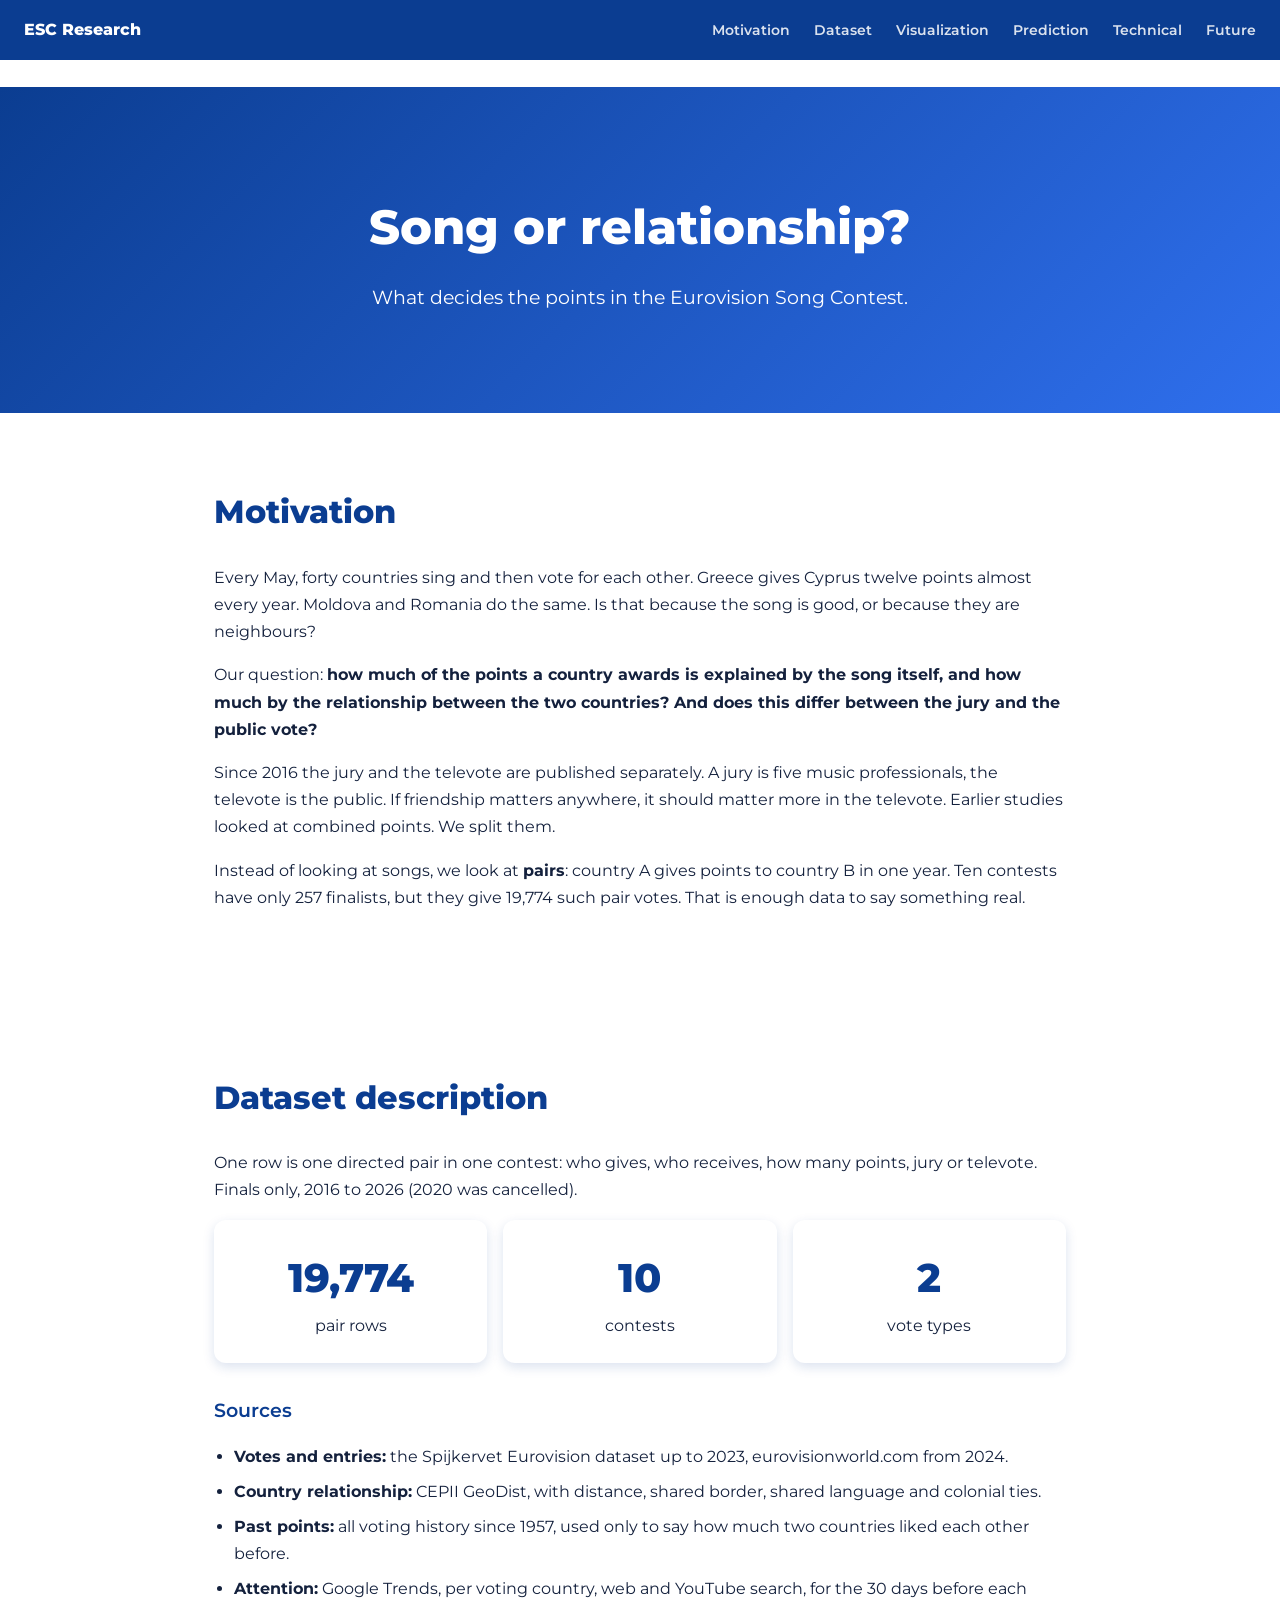
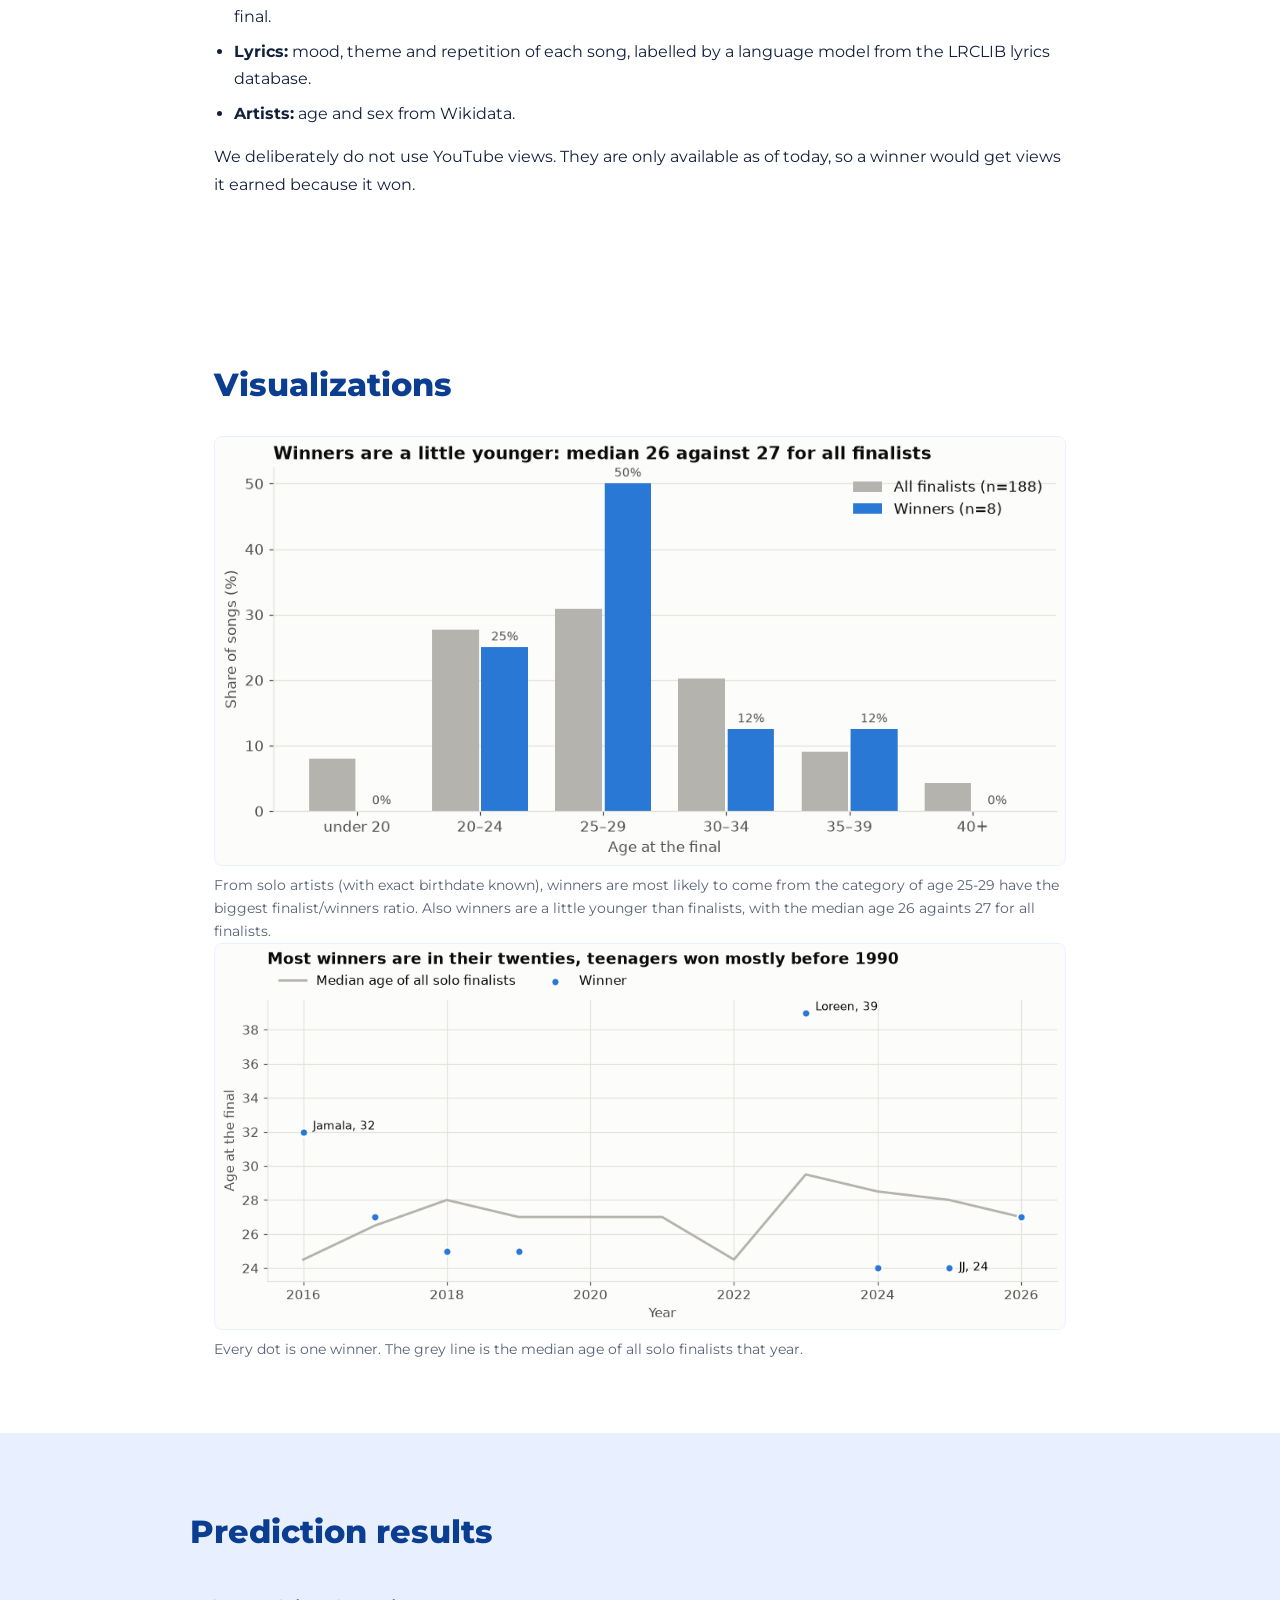
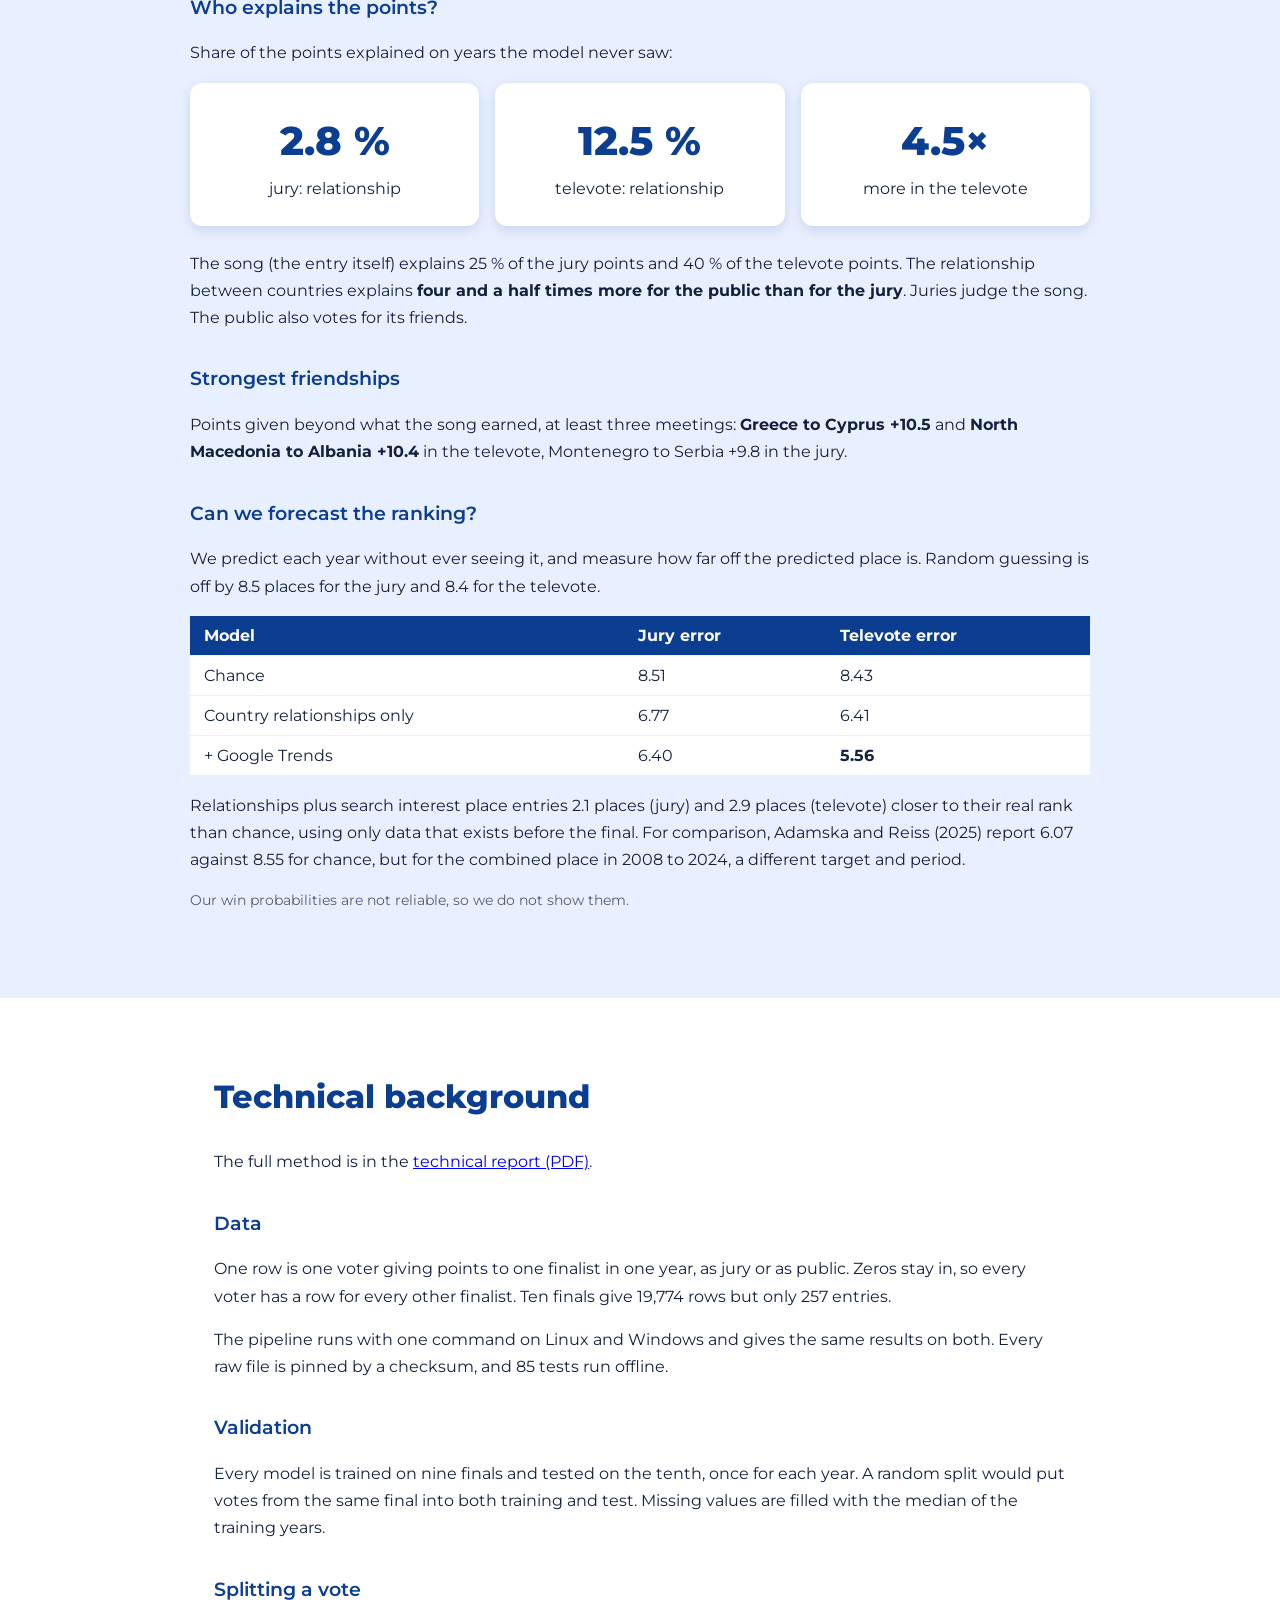
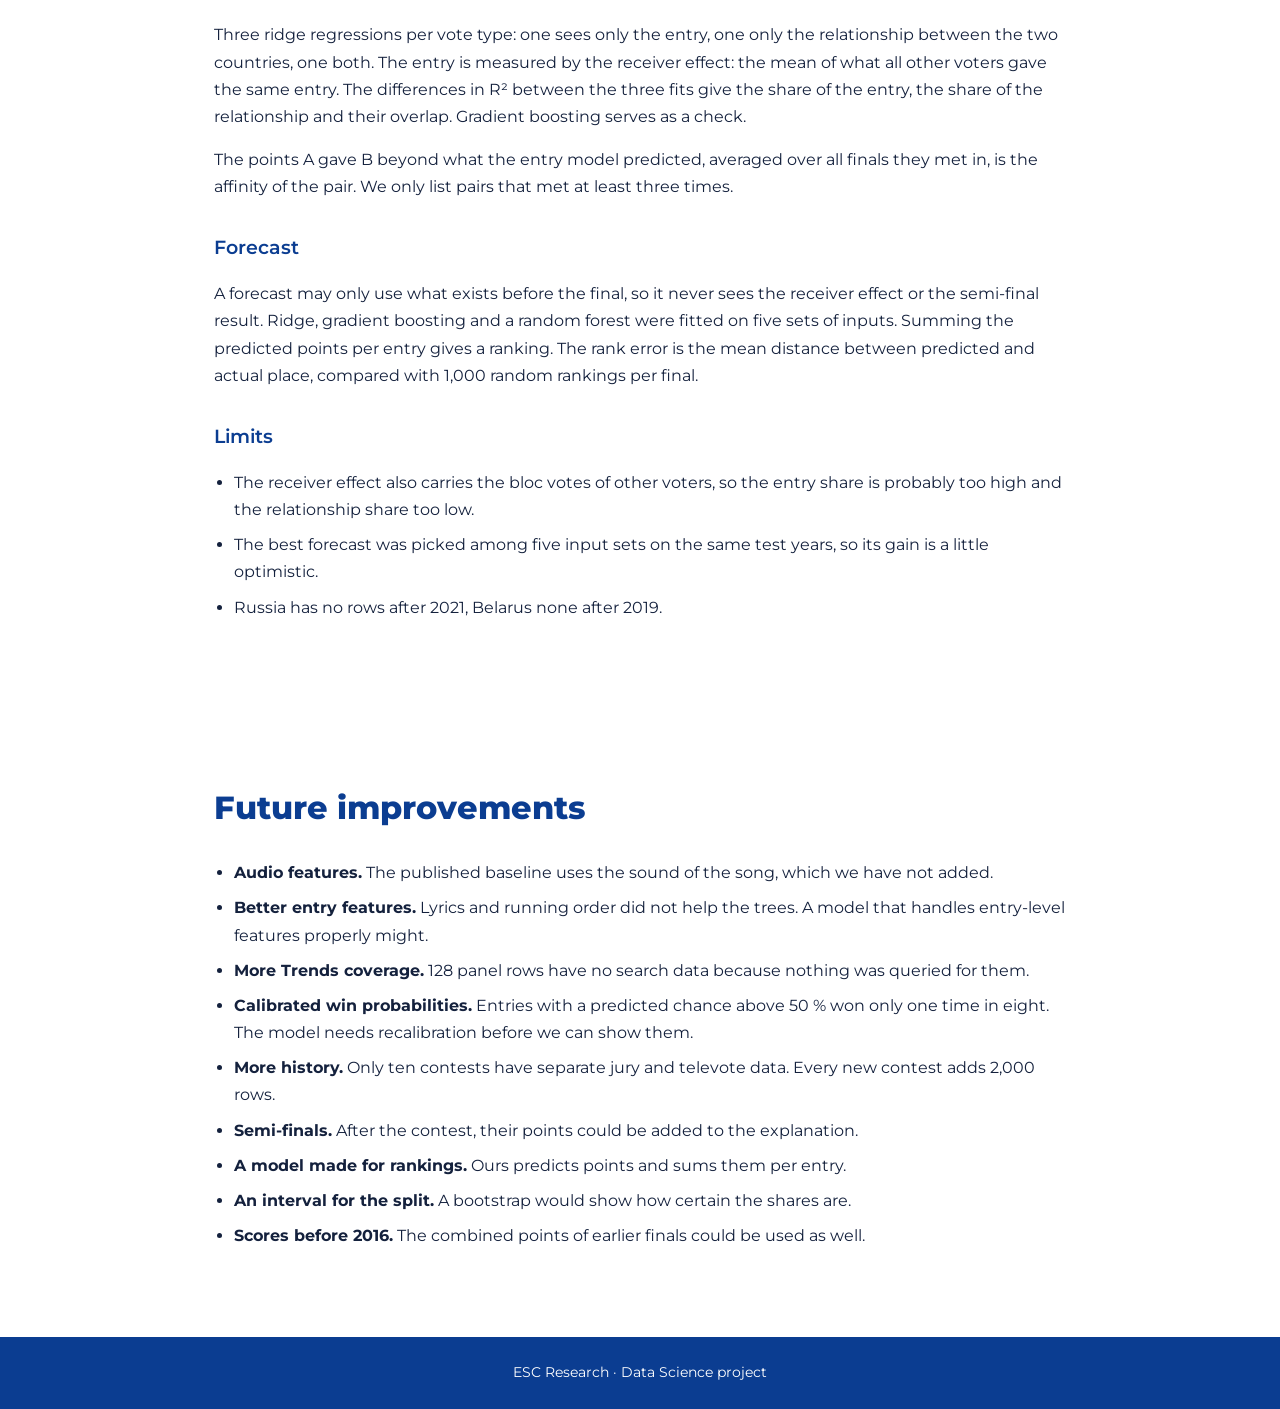
==== commit 144f817e: "Fetches" ====
--- a/index.html
+++ b/index.html
@@ -64,6 +64,8 @@
         <figure>
           <img src="img/winners_are_younger.png" alt="Winners are younger than finalists, and the age distribution of winners is more concentrated.">
           <figcaption>From solo artists (with exact birthdate known), winners are most likely to come from the category of age 25-29 have the biggest finalist/winners ratio. Also winners are a little younger than finalists, with the median age 26 againts 27 for all finalists.</figcaption>
+          <img src="img/winners_in_20s.png" alt="Most of the winners are in their 20s">
+          <figcaption>Every dot is one winner. The grey line is the median age of all solo finalists that year.</figcaption>
         </figure>
       </div>
     </section>
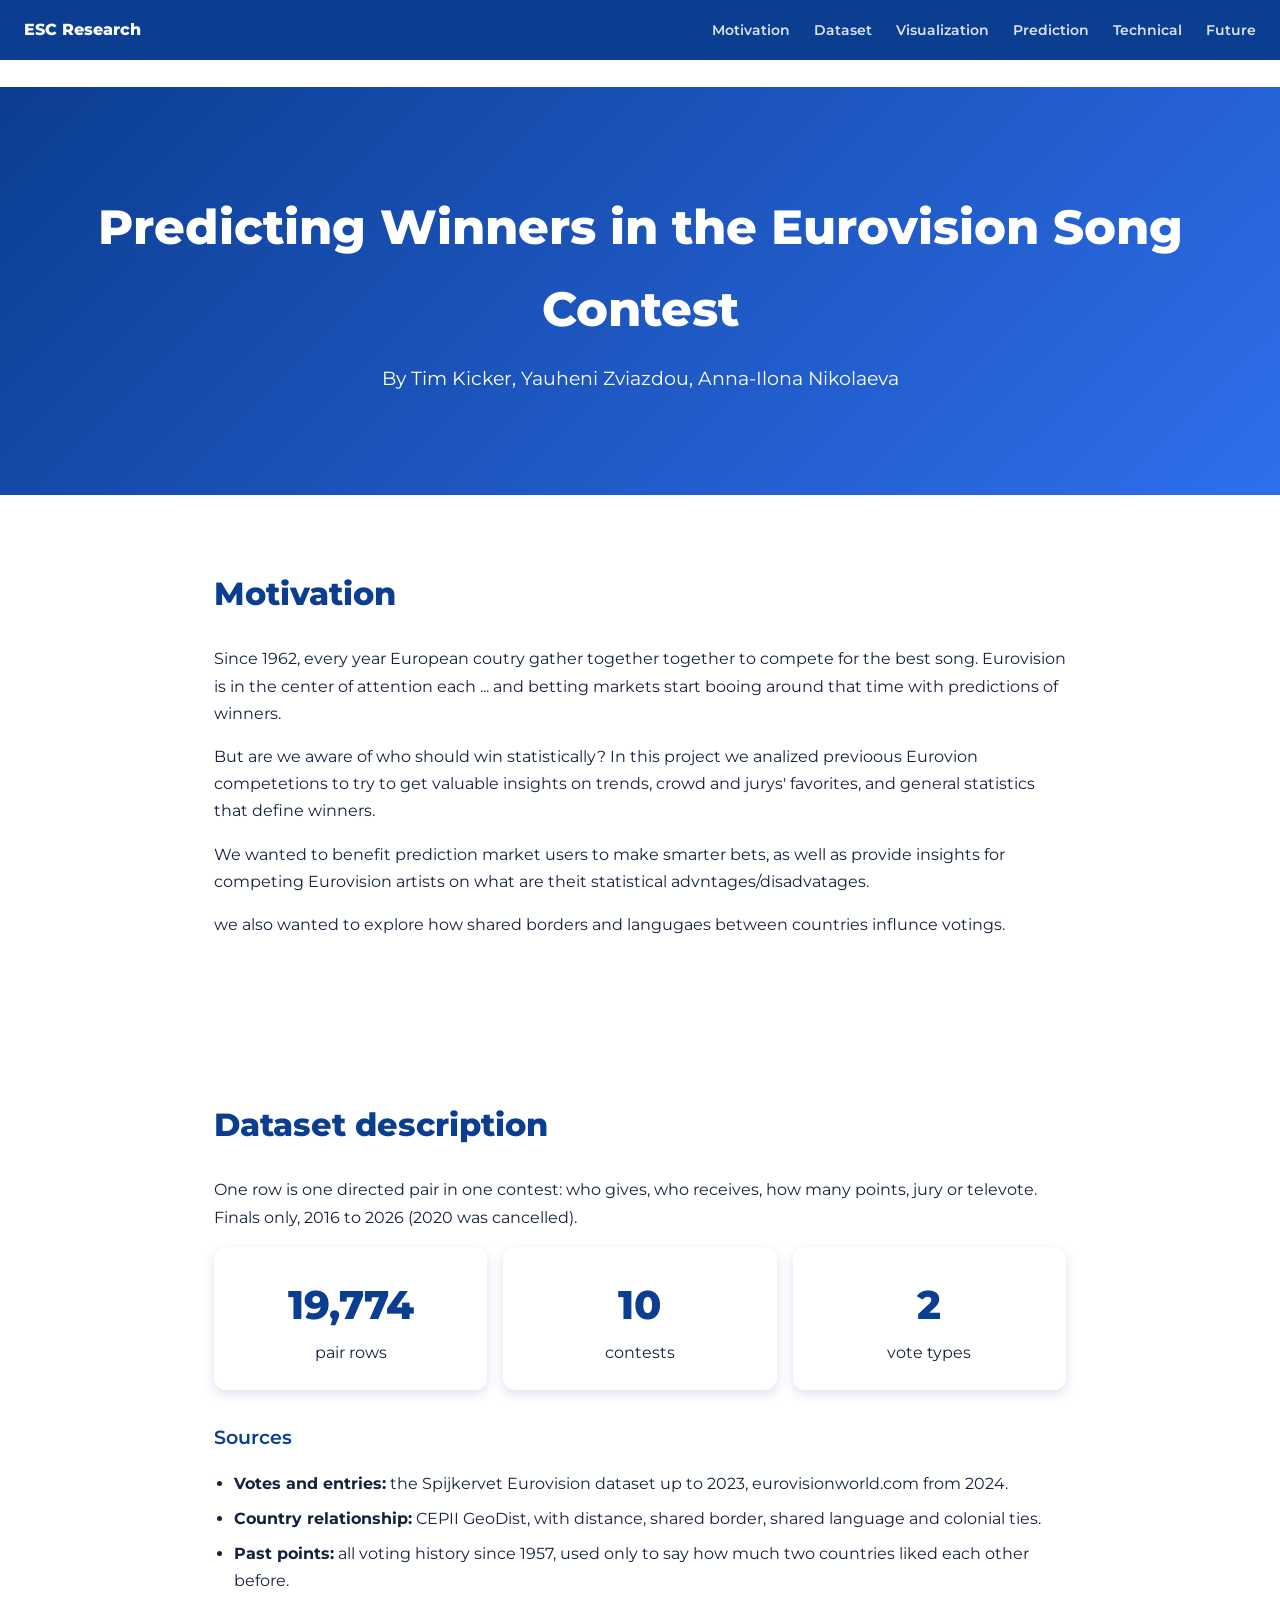
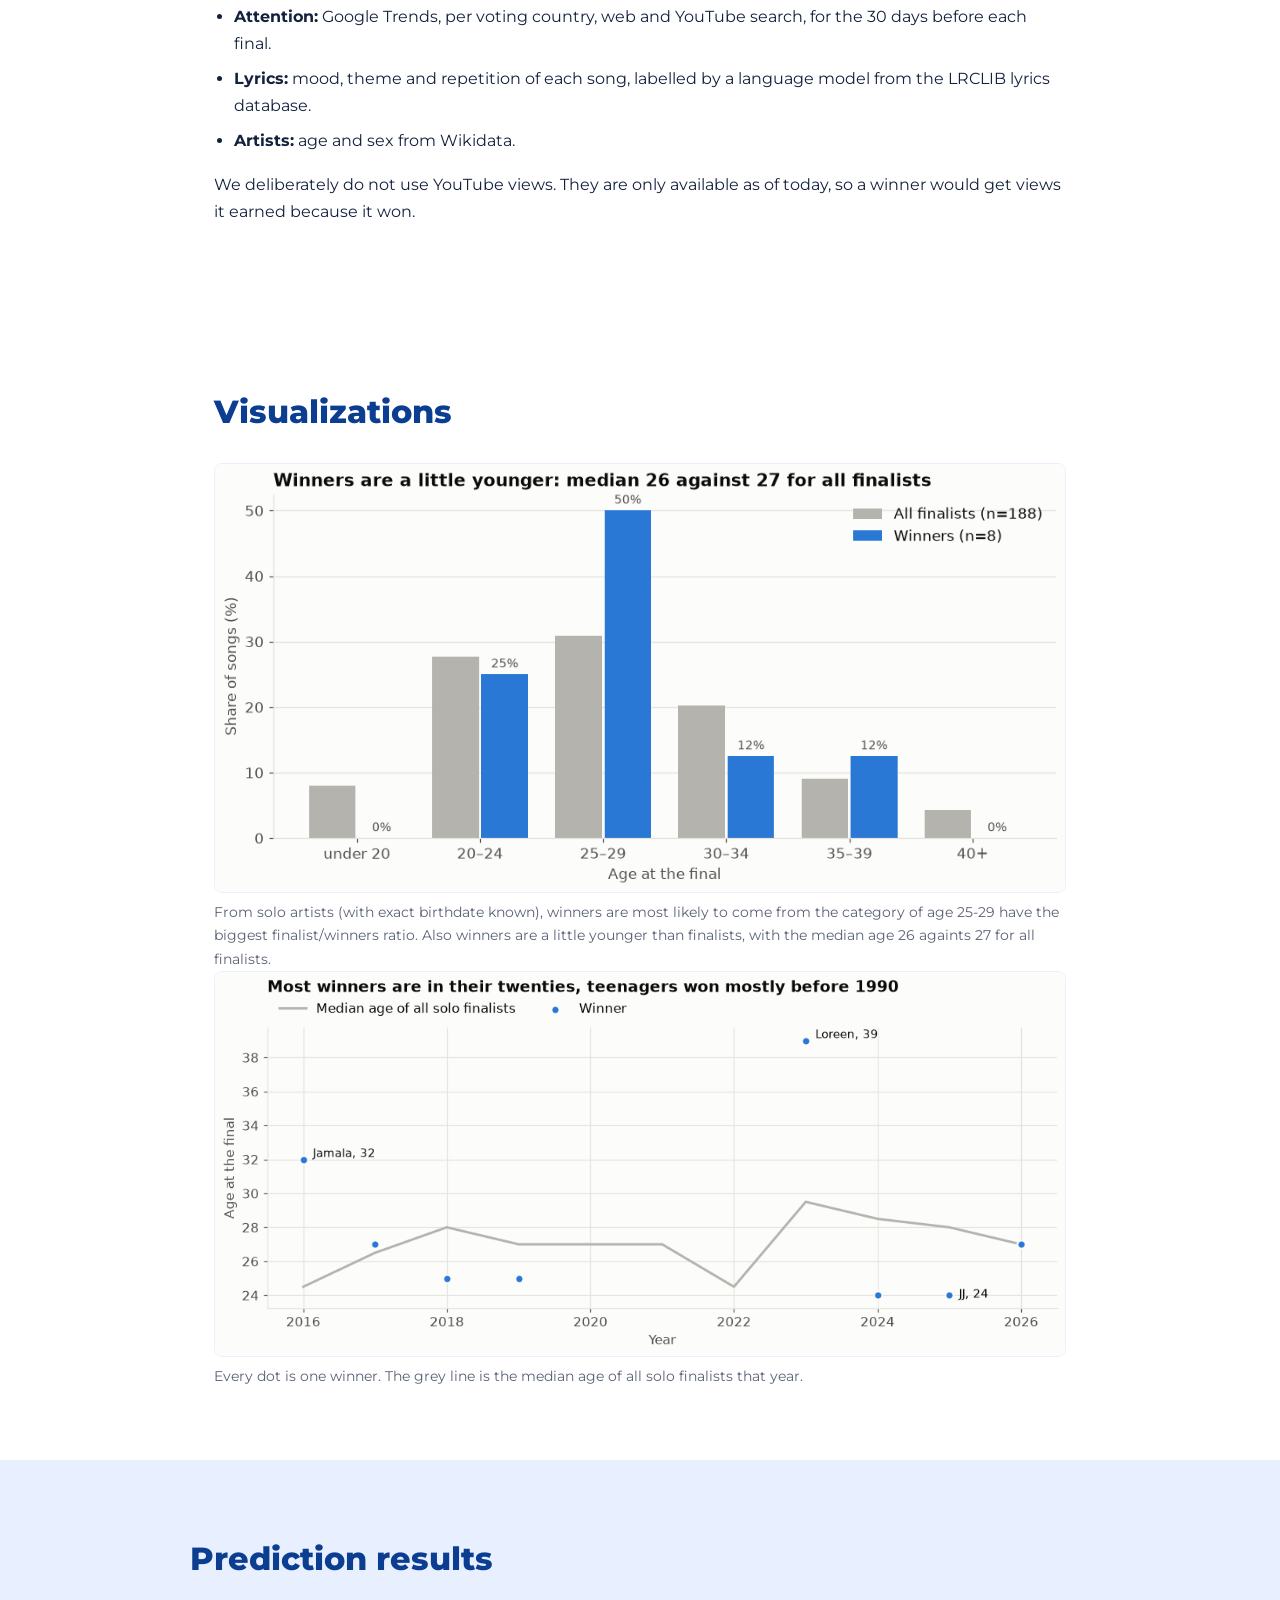
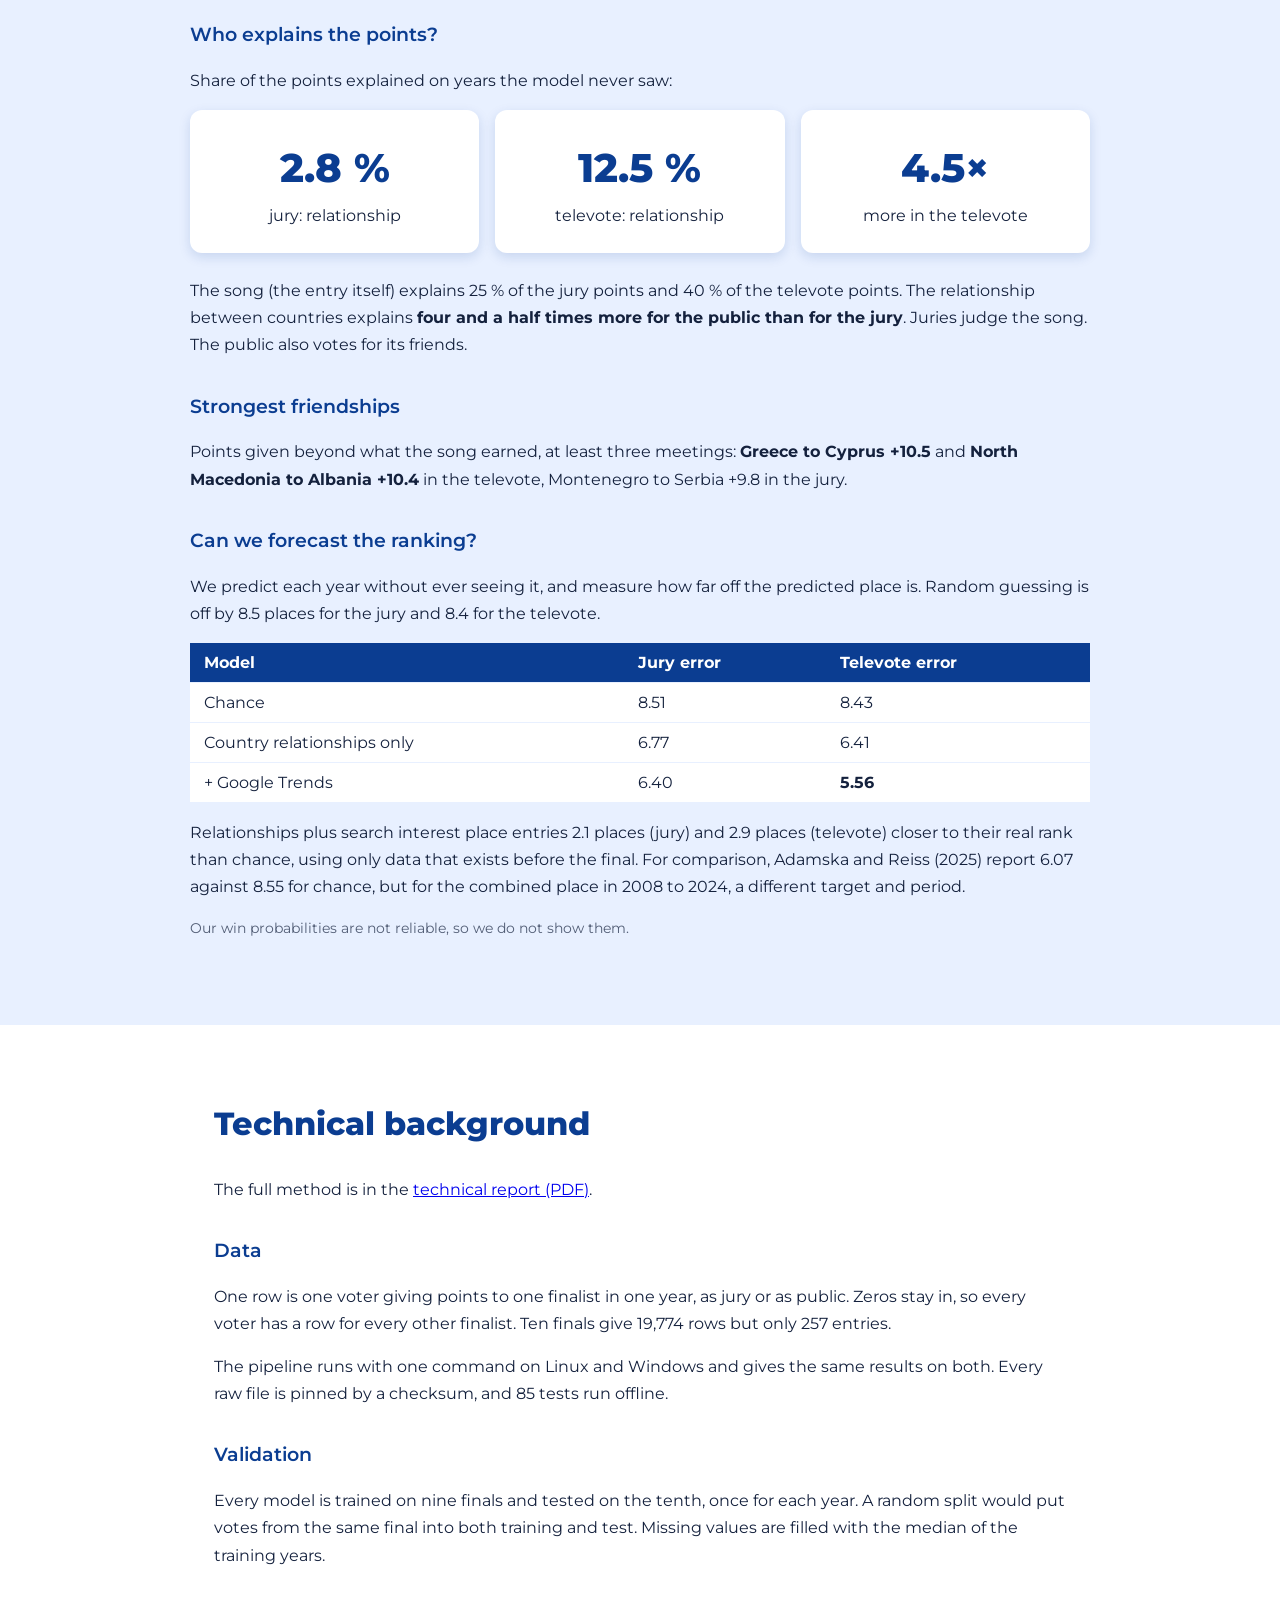
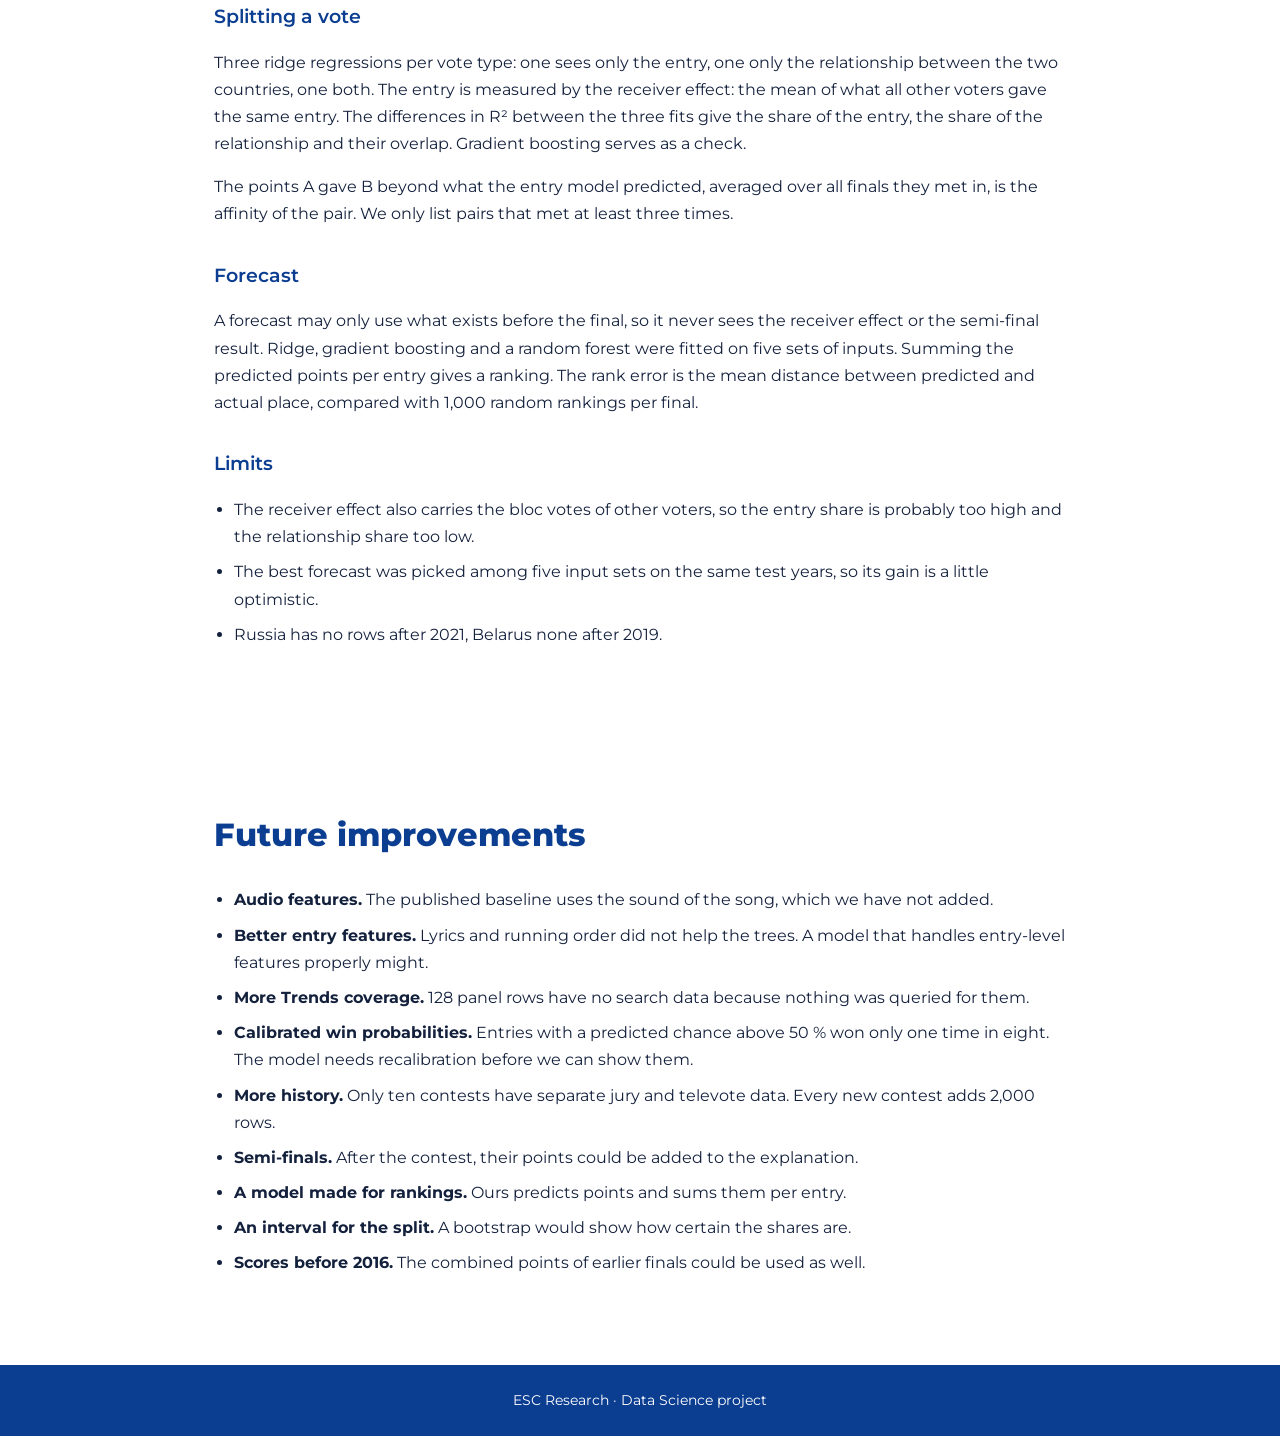
==== commit a47cb700: "Pulled" ====
--- a/index.html
+++ b/index.html
@@ -3,7 +3,8 @@
 <head>
   <meta charset="utf-8">
   <meta name="viewport" content="width=device-width, initial-scale=1">
-  <title>Eurovision: Song or Relationship?</title>
+  <title>Predicting Winners in the Eurovision Song Contest
+</title>
   <link rel="preconnect" href="https://fonts.googleapis.com">
   <link rel="preconnect" href="https://fonts.gstatic.com" crossorigin>
   <link href="https://fonts.googleapis.com/css2?family=Montserrat:wght@400;600;800&display=swap" rel="stylesheet">
@@ -24,18 +25,19 @@
   </nav>
 
   <header id="top">
-    <h1>Song or relationship?</h1>
-    <p>What decides the points in the Eurovision Song Contest.</p>
+    <h1>Predicting Winners in the Eurovision Song Contest
+</h1></h1>
+    <p>By Tim Kicker, Yauheni Zviazdou, Anna-Ilona Nikolaeva</p>
   </header>
 
   <main>
 
     <section id="motivation">
       <h2>Motivation</h2>
-      <p>Every May, forty countries sing and then vote for each other. Greece gives Cyprus twelve points almost every year. Moldova and Romania do the same. Is that because the song is good, or because they are neighbours?</p>
-      <p>Our question: <strong>how much of the points a country awards is explained by the song itself, and how much by the relationship between the two countries? And does this differ between the jury and the public vote?</strong></p>
-      <p>Since 2016 the jury and the televote are published separately. A jury is five music professionals, the televote is the public. If friendship matters anywhere, it should matter more in the televote. Earlier studies looked at combined points. We split them.</p>
-      <p>Instead of looking at songs, we look at <strong>pairs</strong>: country A gives points to country B in one year. Ten contests have only 257 finalists, but they give 19,774 such pair votes. That is enough data to say something real.</p>
+      <p>Since 1962, every year European coutry gather together together to compete for the best song. Eurovision is in the center of attention each ... and betting markets start booing around that time with predictions of winners.</p>
+      <p>But are we aware of who should win statistically? In this project we analized previoous Eurovion competetions to try to get valuable insights on trends, crowd and jurys' favorites, and general statistics that define winners.</p>
+      <p>We wanted to benefit prediction market users to make smarter bets, as well as provide insights for competing Eurovision artists on what are theit statistical advntages/disadvatages.</p>
+      <p>we also wanted to explore how shared borders and langugaes between countries influnce votings.</p>
     </section>
 
     <section id="dataset">
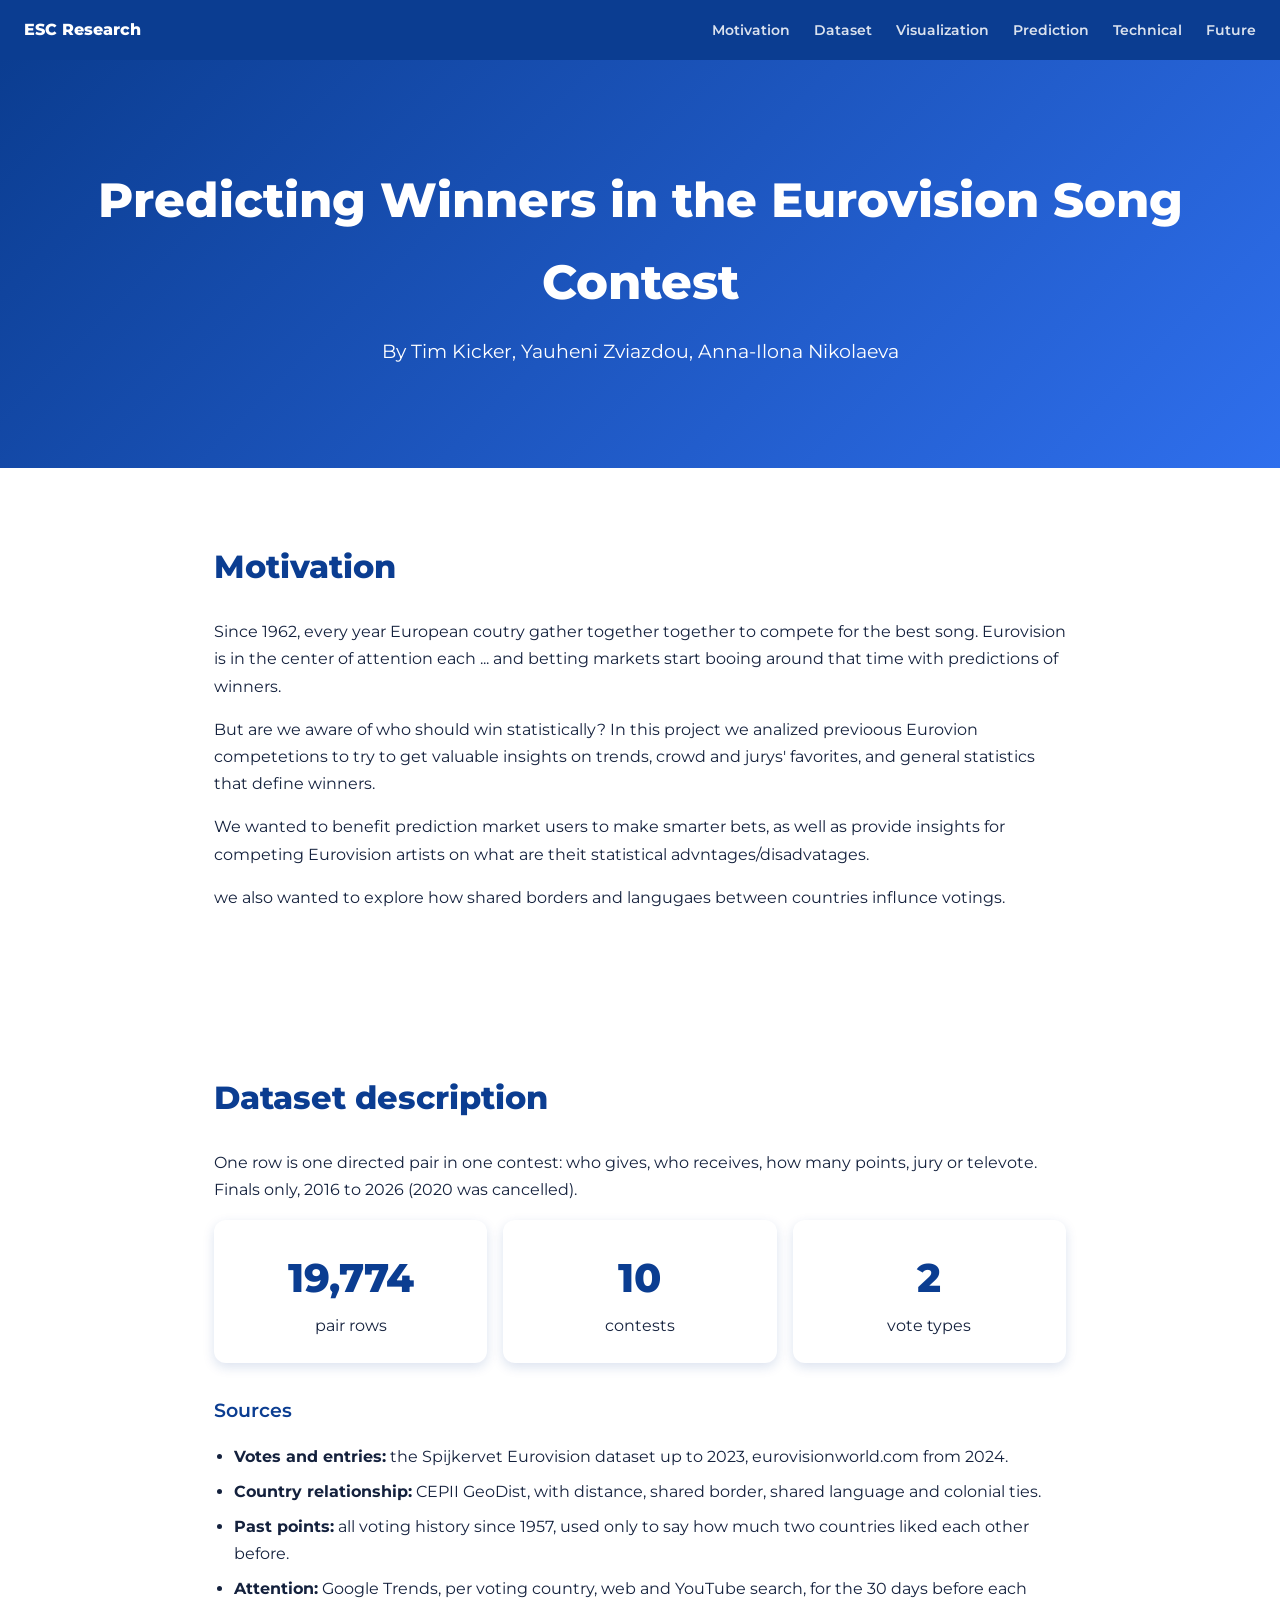
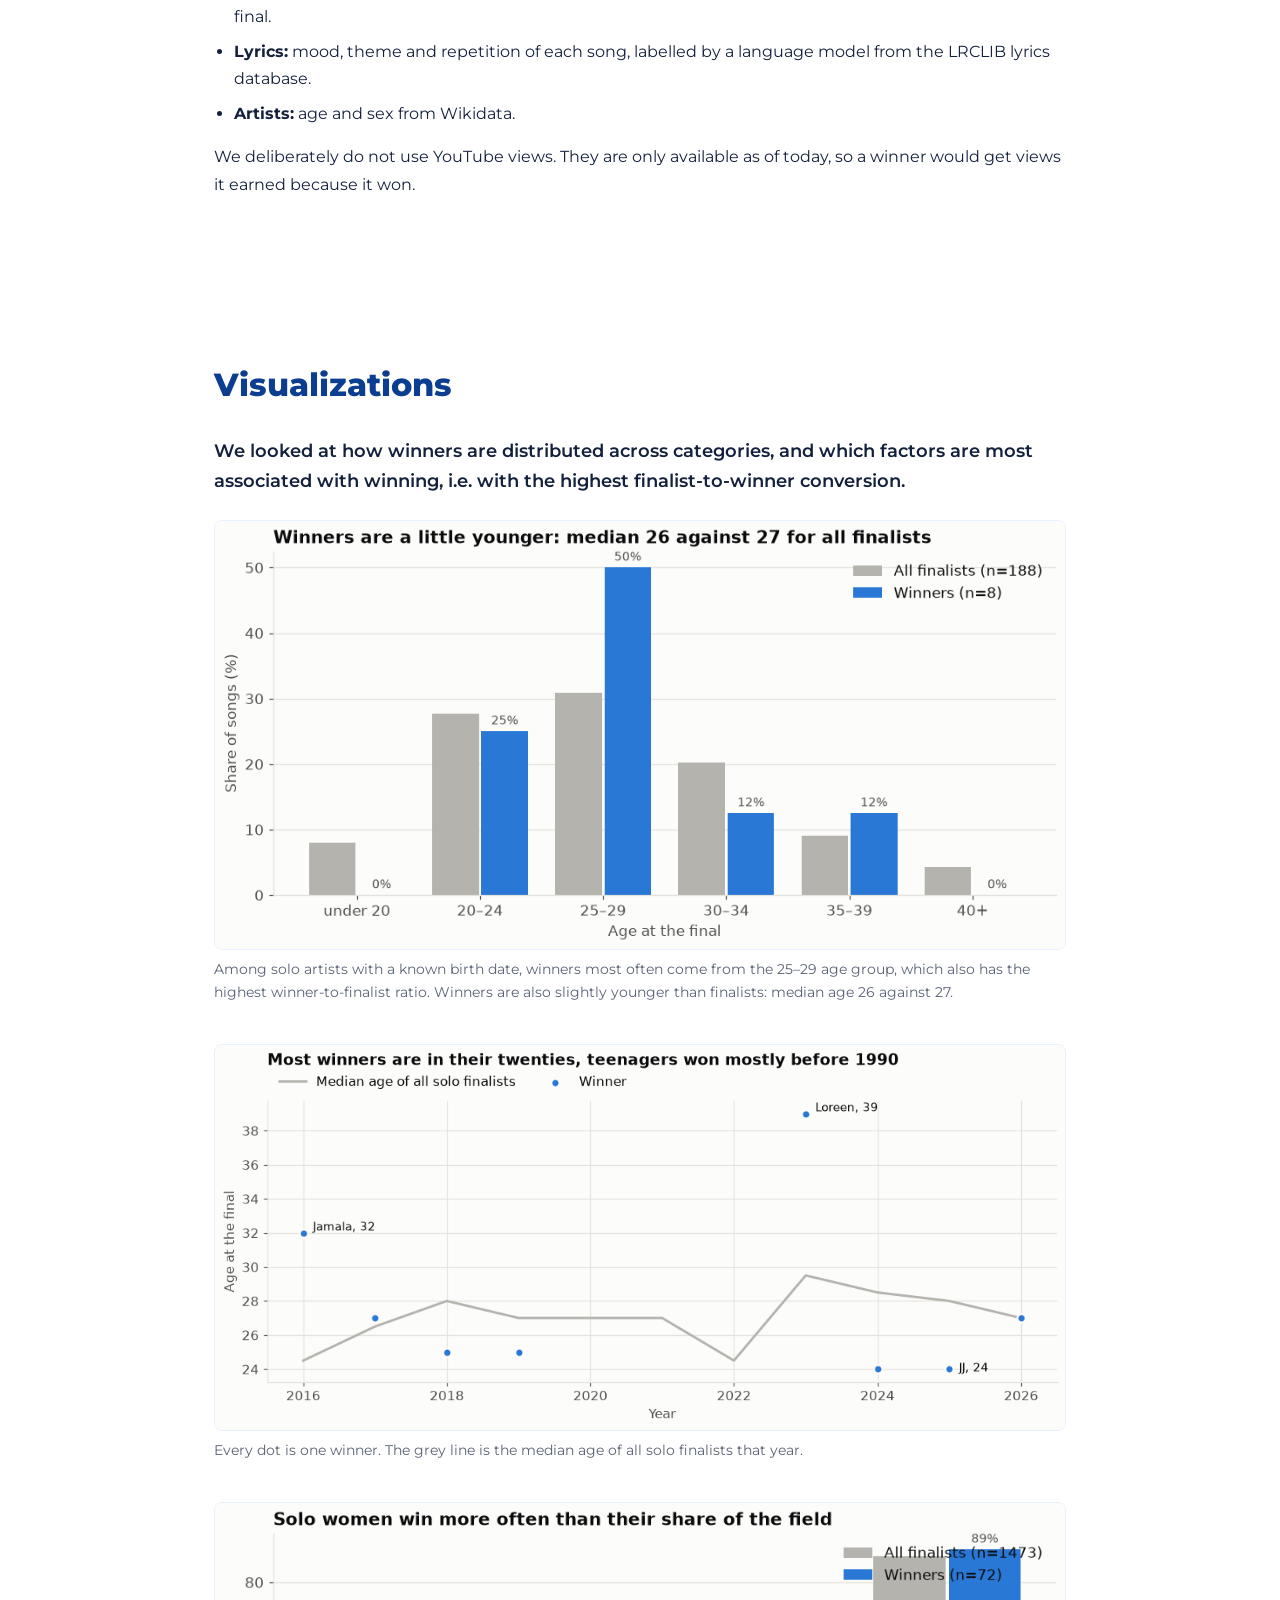
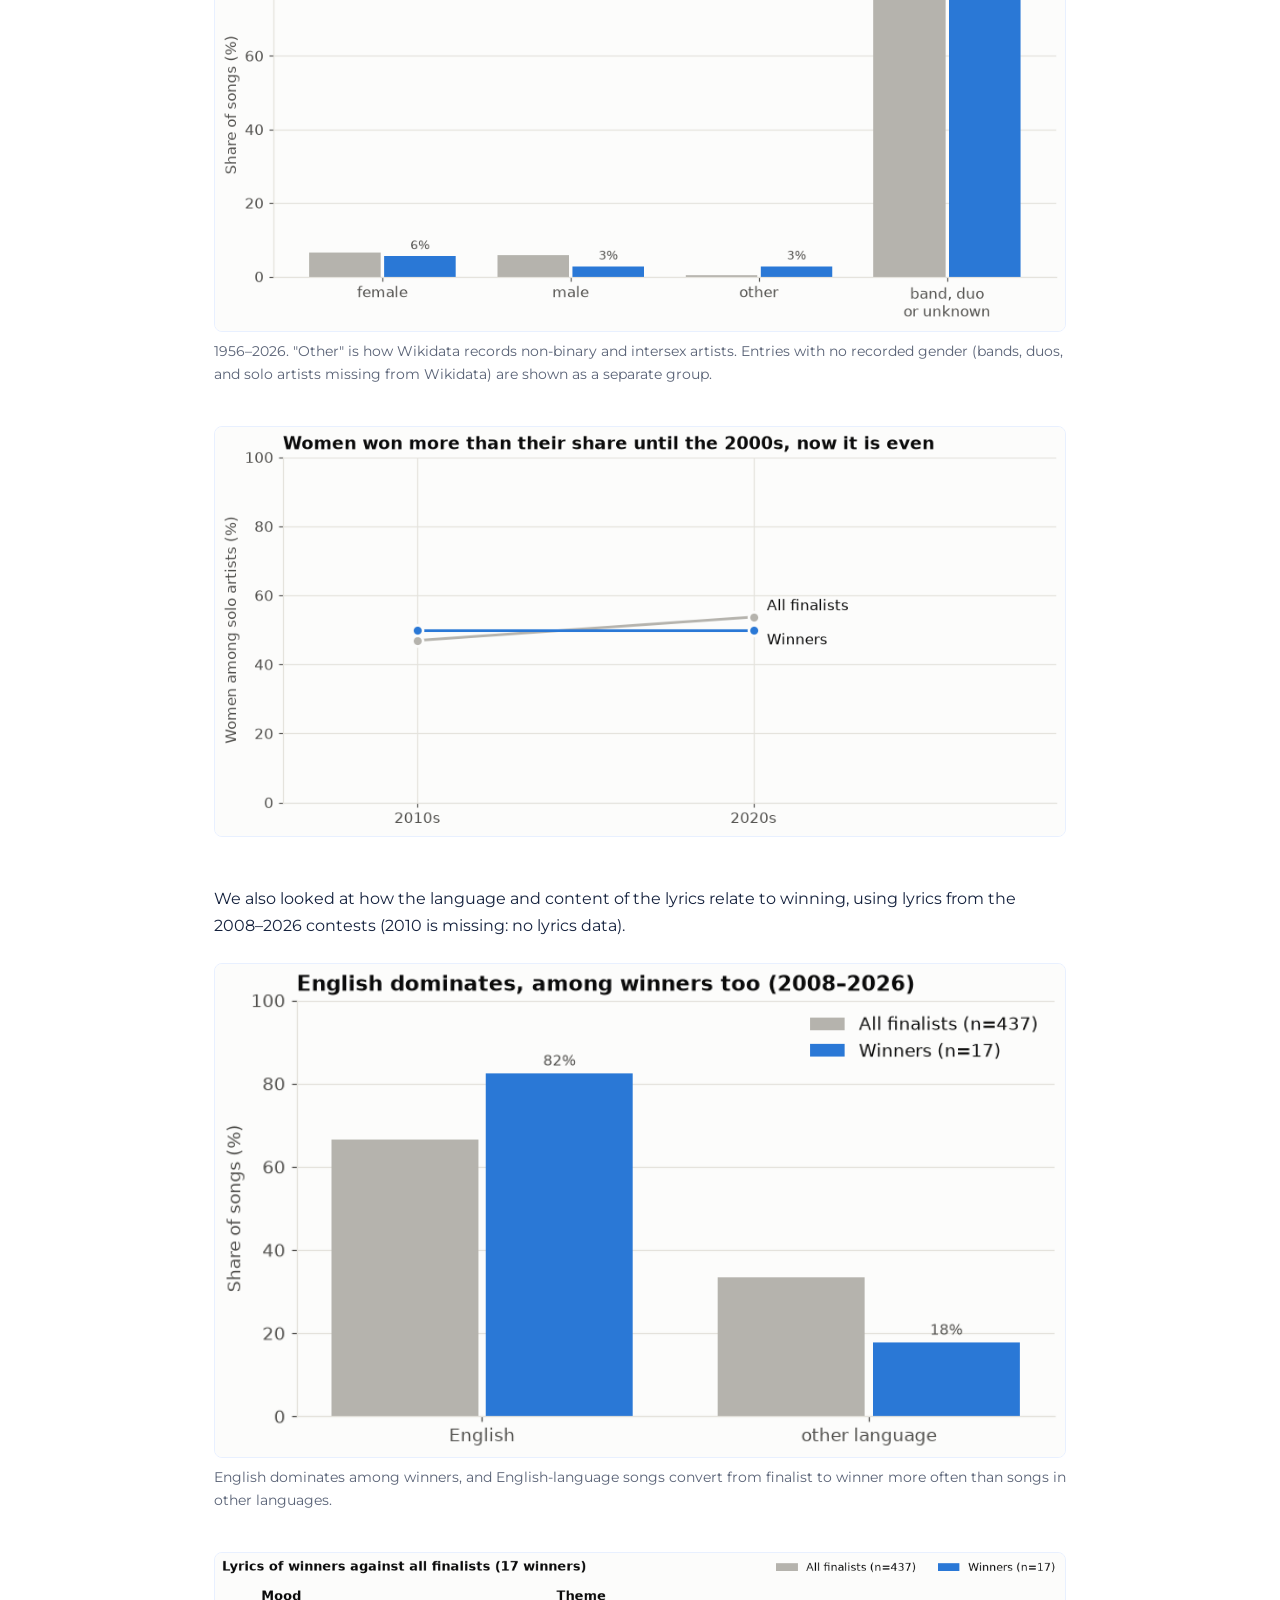
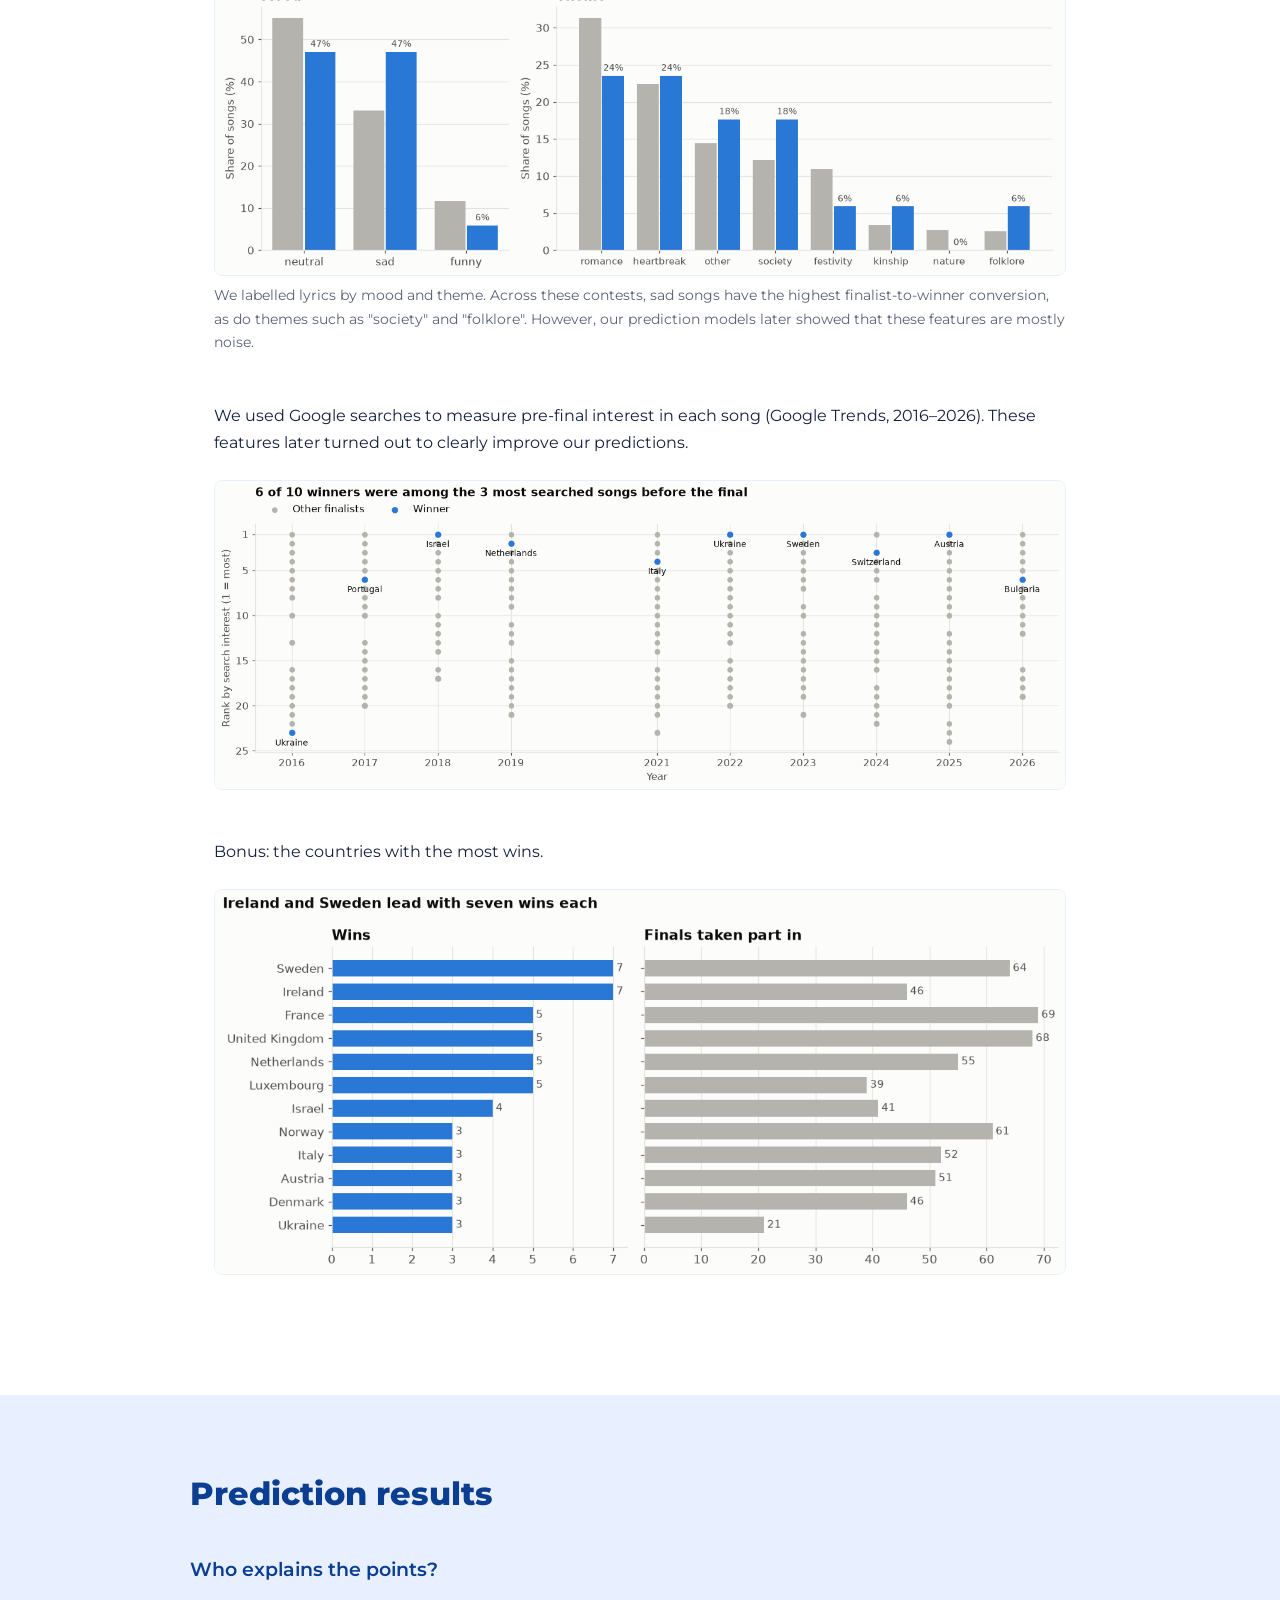
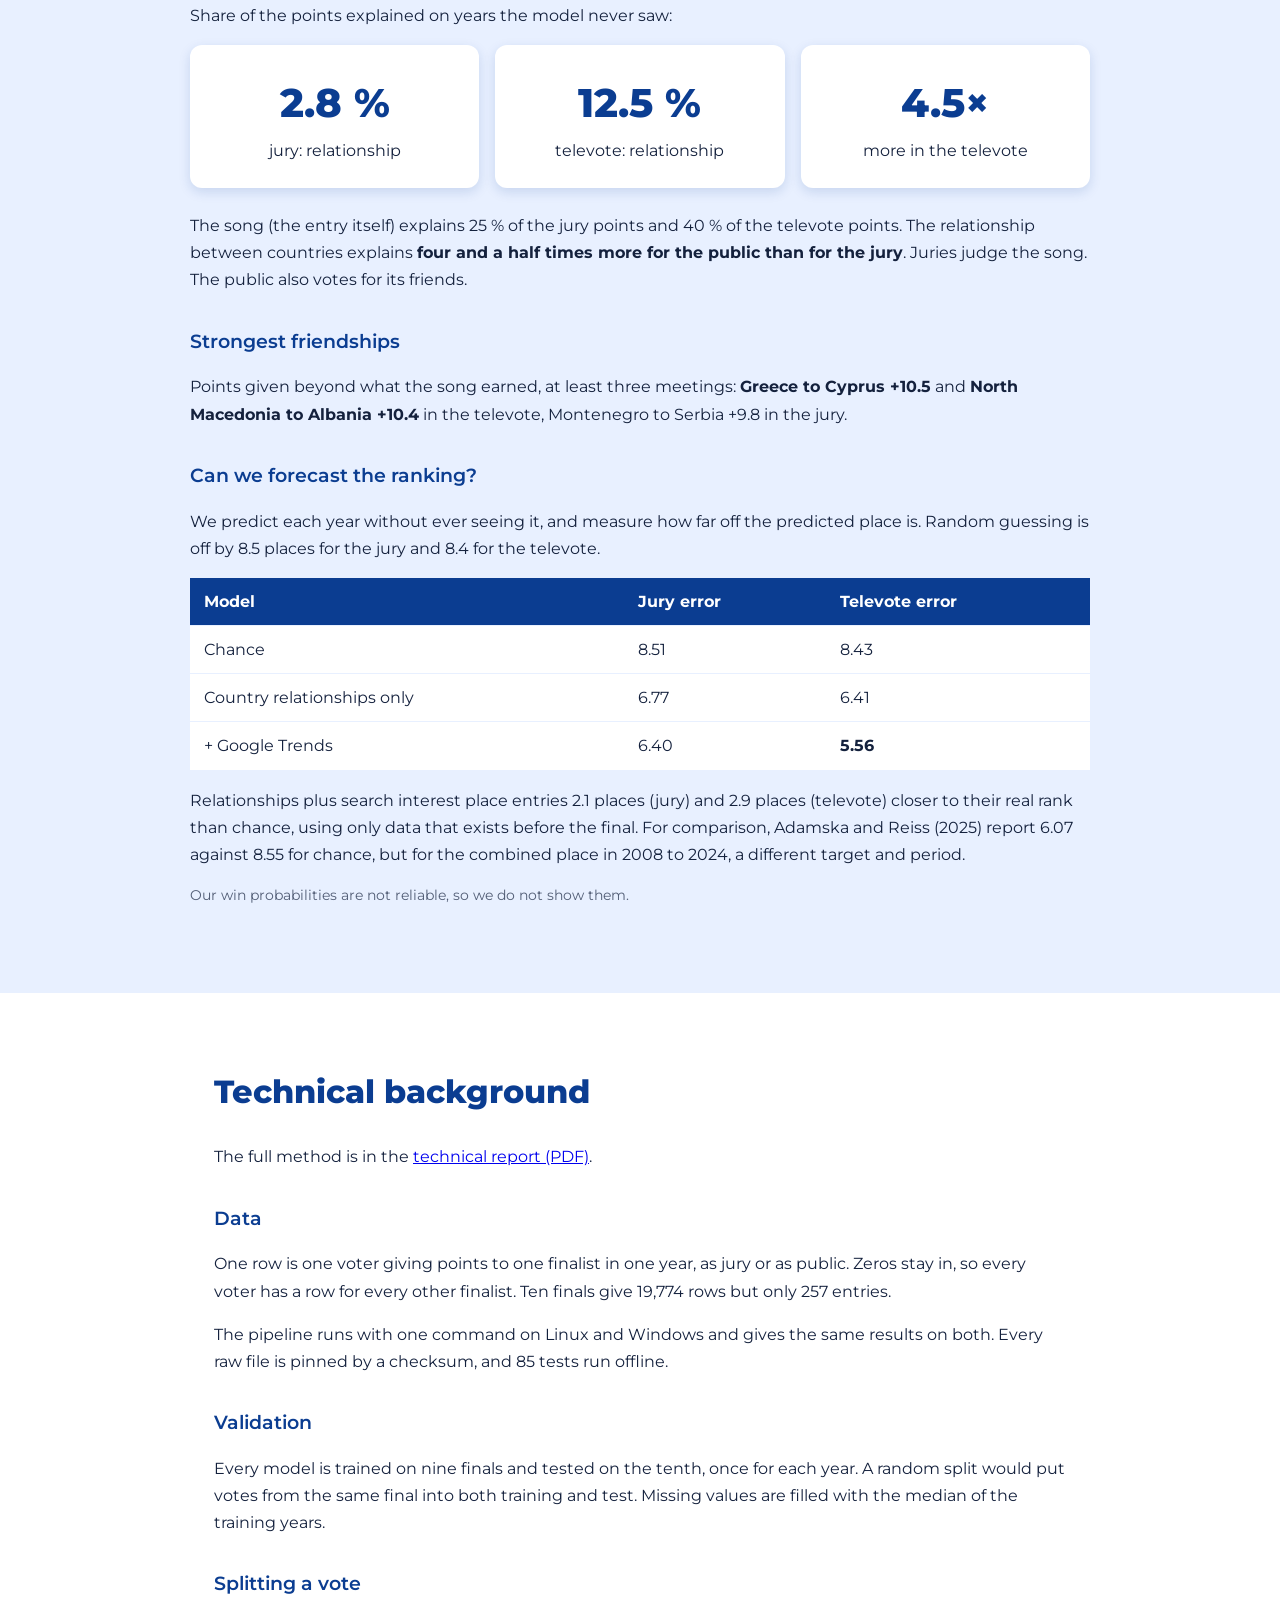
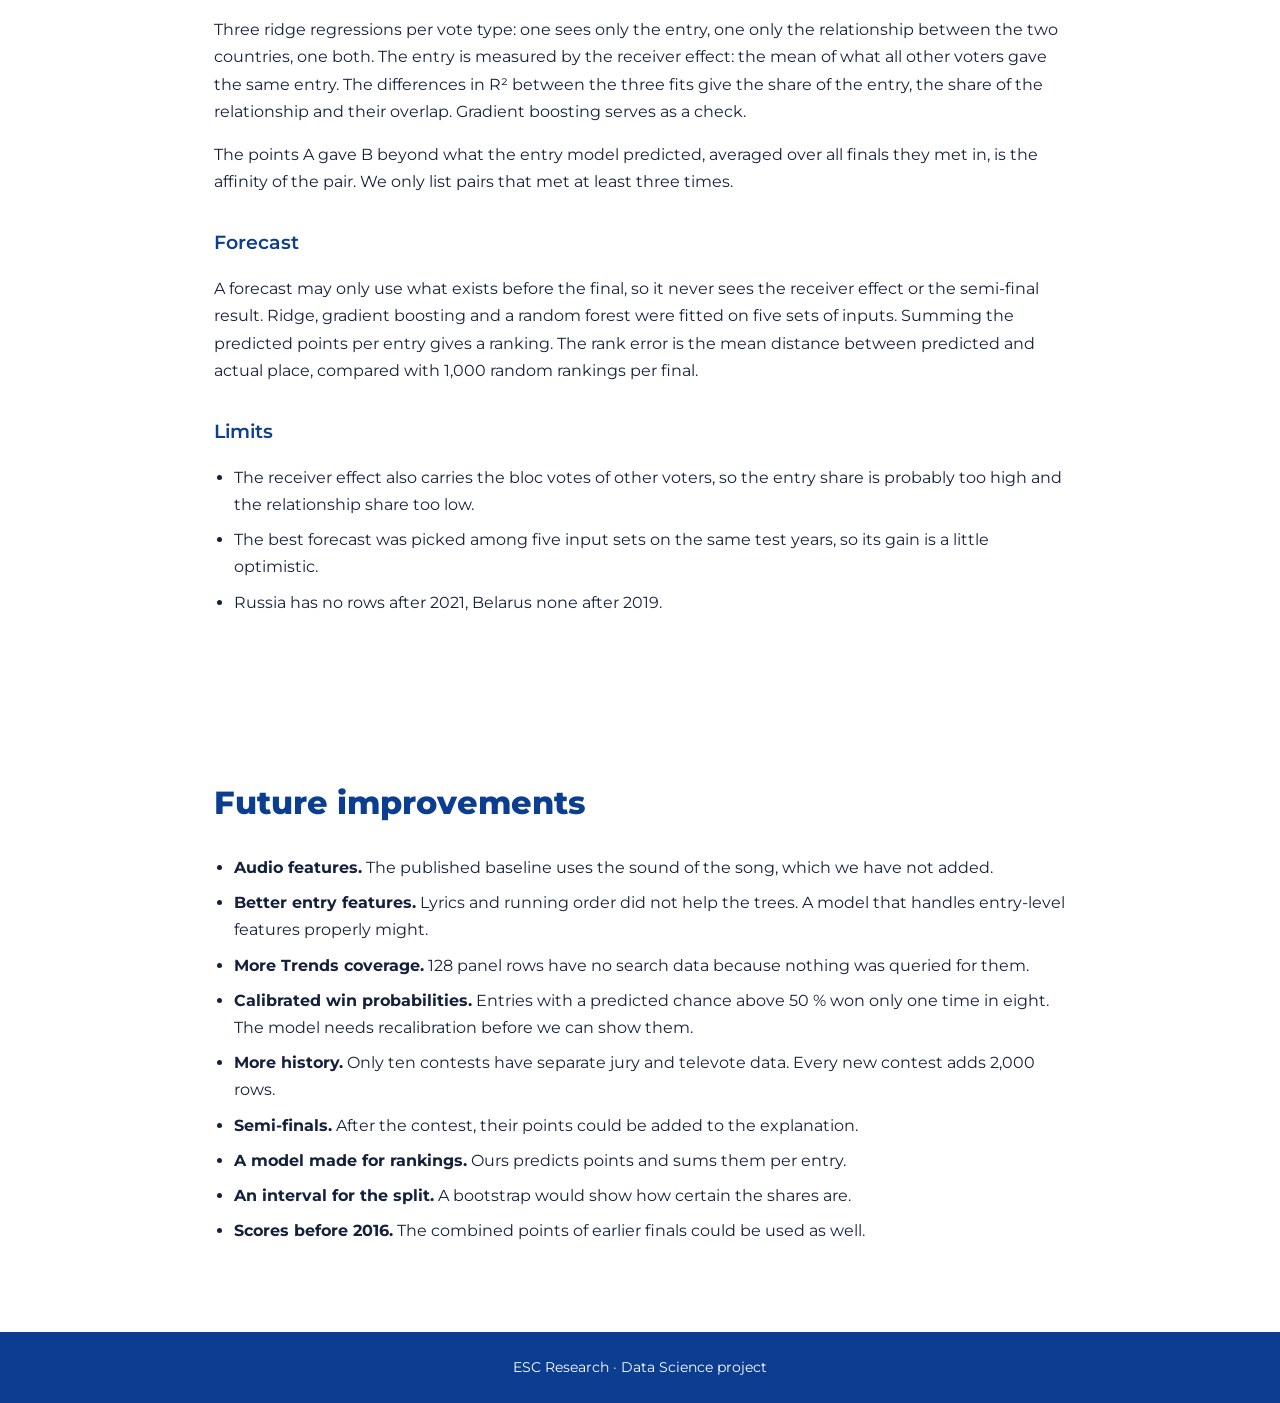
==== commit 7e862c45: "Added  Visualisation descriptions" ====
--- a/index.html
+++ b/index.html
@@ -1,10 +1,9 @@
-´´<!doctype html>
+<!doctype html>
 <html lang="en">
 <head>
   <meta charset="utf-8">
   <meta name="viewport" content="width=device-width, initial-scale=1">
-  <title>Predicting Winners in the Eurovision Song Contest
-</title>
+  <title>Predicting Winners in the Eurovision Song Contest</title>
   <link rel="preconnect" href="https://fonts.googleapis.com">
   <link rel="preconnect" href="https://fonts.gstatic.com" crossorigin>
   <link href="https://fonts.googleapis.com/css2?family=Montserrat:wght@400;600;800&display=swap" rel="stylesheet">
@@ -25,8 +24,7 @@
   </nav>
 
   <header id="top">
-    <h1>Predicting Winners in the Eurovision Song Contest
-</h1></h1>
+    <h1>Predicting Winners in the Eurovision Song Contest</h1>
     <p>By Tim Kicker, Yauheni Zviazdou, Anna-Ilona Nikolaeva</p>
   </header>
 
@@ -38,6 +36,7 @@
       <p>But are we aware of who should win statistically? In this project we analized previoous Eurovion competetions to try to get valuable insights on trends, crowd and jurys' favorites, and general statistics that define winners.</p>
       <p>We wanted to benefit prediction market users to make smarter bets, as well as provide insights for competing Eurovision artists on what are theit statistical advntages/disadvatages.</p>
       <p>we also wanted to explore how shared borders and langugaes between countries influnce votings.</p>
+
     </section>
 
     <section id="dataset">
@@ -62,12 +61,56 @@
 
     <section id="visualization">
       <h2>Visualizations</h2>
+      <p class="lead">We looked at how winners are distributed across categories, and which factors are most associated with winning, i.e. with the highest finalist-to-winner conversion.</p>
+
       <div class="gallery">
         <figure>
-          <img src="img/winners_are_younger.png" alt="Winners are younger than finalists, and the age distribution of winners is more concentrated.">
-          <figcaption>From solo artists (with exact birthdate known), winners are most likely to come from the category of age 25-29 have the biggest finalist/winners ratio. Also winners are a little younger than finalists, with the median age 26 againts 27 for all finalists.</figcaption>
-          <img src="img/winners_in_20s.png" alt="Most of the winners are in their 20s">
+          <img src="img/winners_are_younger.png" width="975" height="491" loading="lazy" alt="Winners are younger than finalists, and the age distribution of winners is more concentrated.">
+          <figcaption>Among solo artists with a known birth date, winners most often come from the 25–29 age group, which also has the highest winner-to-finalist ratio. Winners are also slightly younger than finalists: median age 26 against 27.</figcaption>
+        </figure>
+
+        <figure>
+          <img src="img/winners_in_20s.png" width="1085" height="491" loading="lazy" alt="Most of the winners are in their 20s">
           <figcaption>Every dot is one winner. The grey line is the median age of all solo finalists that year.</figcaption>
+        </figure>
+
+        <figure>
+          <img src="img/solo_women_win.png" width="975" height="491" loading="lazy" alt="Gender of winners against all finalists: solo women win about as often as their share of the field.">
+          <figcaption>1956–2026. "Other" is how Wikidata records non-binary and intersex artists. Entries with no recorded gender (bands, duos, and solo artists missing from Wikidata) are shown as a separate group.</figcaption>
+        </figure>
+
+        <figure>
+          <img src="img/women_among_winners.png" width="975" height="469" loading="lazy" alt="Share of women among solo winners and solo finalists: slightly above their share in the 2010s, roughly even in the 2020s.">
+        </figure>
+      </div>
+
+      <p>We also looked at how the language and content of the lyrics relate to winning, using lyrics from the 2008–2026 contests (2010 is missing: no lyrics data).</p>
+
+      <div class="gallery">
+        <figure>
+          <img src="img/Song_language.png" width="810" height="469" loading="lazy" alt="Song language distribution among winners and finalists.">
+          <figcaption>English dominates among winners, and English-language songs convert from finalist to winner more often than songs in other languages.</figcaption>
+        </figure>
+
+        <figure>
+          <img src="img/what_are%20_lyrics_about.png" width="1320" height="501" loading="lazy" alt="Song lyrics themes distribution among winners and finalists.">
+          <figcaption>We labelled lyrics by mood and theme. Across these contests, sad songs have the highest finalist-to-winner conversion, as do themes such as "society" and "folklore". However, our prediction models later showed that these features are mostly noise.</figcaption>
+        </figure>
+      </div>
+
+      <p>We used Google searches to measure pre-final interest in each song (Google Trends, 2016–2026). These features later turned out to clearly improve our predictions.</p>
+
+      <div class="gallery">
+        <figure>
+          <img src="img/google_searches_before_final.png" width="1415" height="513" loading="lazy" alt="Google trends search interest distribution among winners and finalists.">
+        </figure>
+      </div>
+
+      <p>Bonus: the countries with the most wins.</p>
+
+      <div class="gallery">
+        <figure>
+          <img src="img/contries_with_most_%20wins.png" width="1200" height="542" loading="lazy" alt="Countries with most wins.">
         </figure>
       </div>
     </section>
--- a/style.css
+++ b/style.css
@@ -97,14 +97,17 @@
 }
 
 /* visualization */
+.lead { font-size: 1.1rem; font-weight: 600; }
+
+/* one chart per row: the charts are wide and their labels get unreadable in two columns */
 .gallery {
   display: grid;
-  grid-template-columns: repeat(auto-fit, minmax(300px, 1fr));
-  gap: 24px;
+  gap: 40px;
+  margin: 24px 0 48px;
 }
 
 figure { margin: 0; }
-figure img { width: 100%; border-radius: 8px; border: 1px solid var(--light-blue); }
+figure img { display: block; width: 100%; height: auto; border-radius: 8px; border: 1px solid var(--light-blue); }
 figcaption { margin-top: 8px; font-size: 0.85rem; opacity: 0.7; }
 
 /* prediction cards */
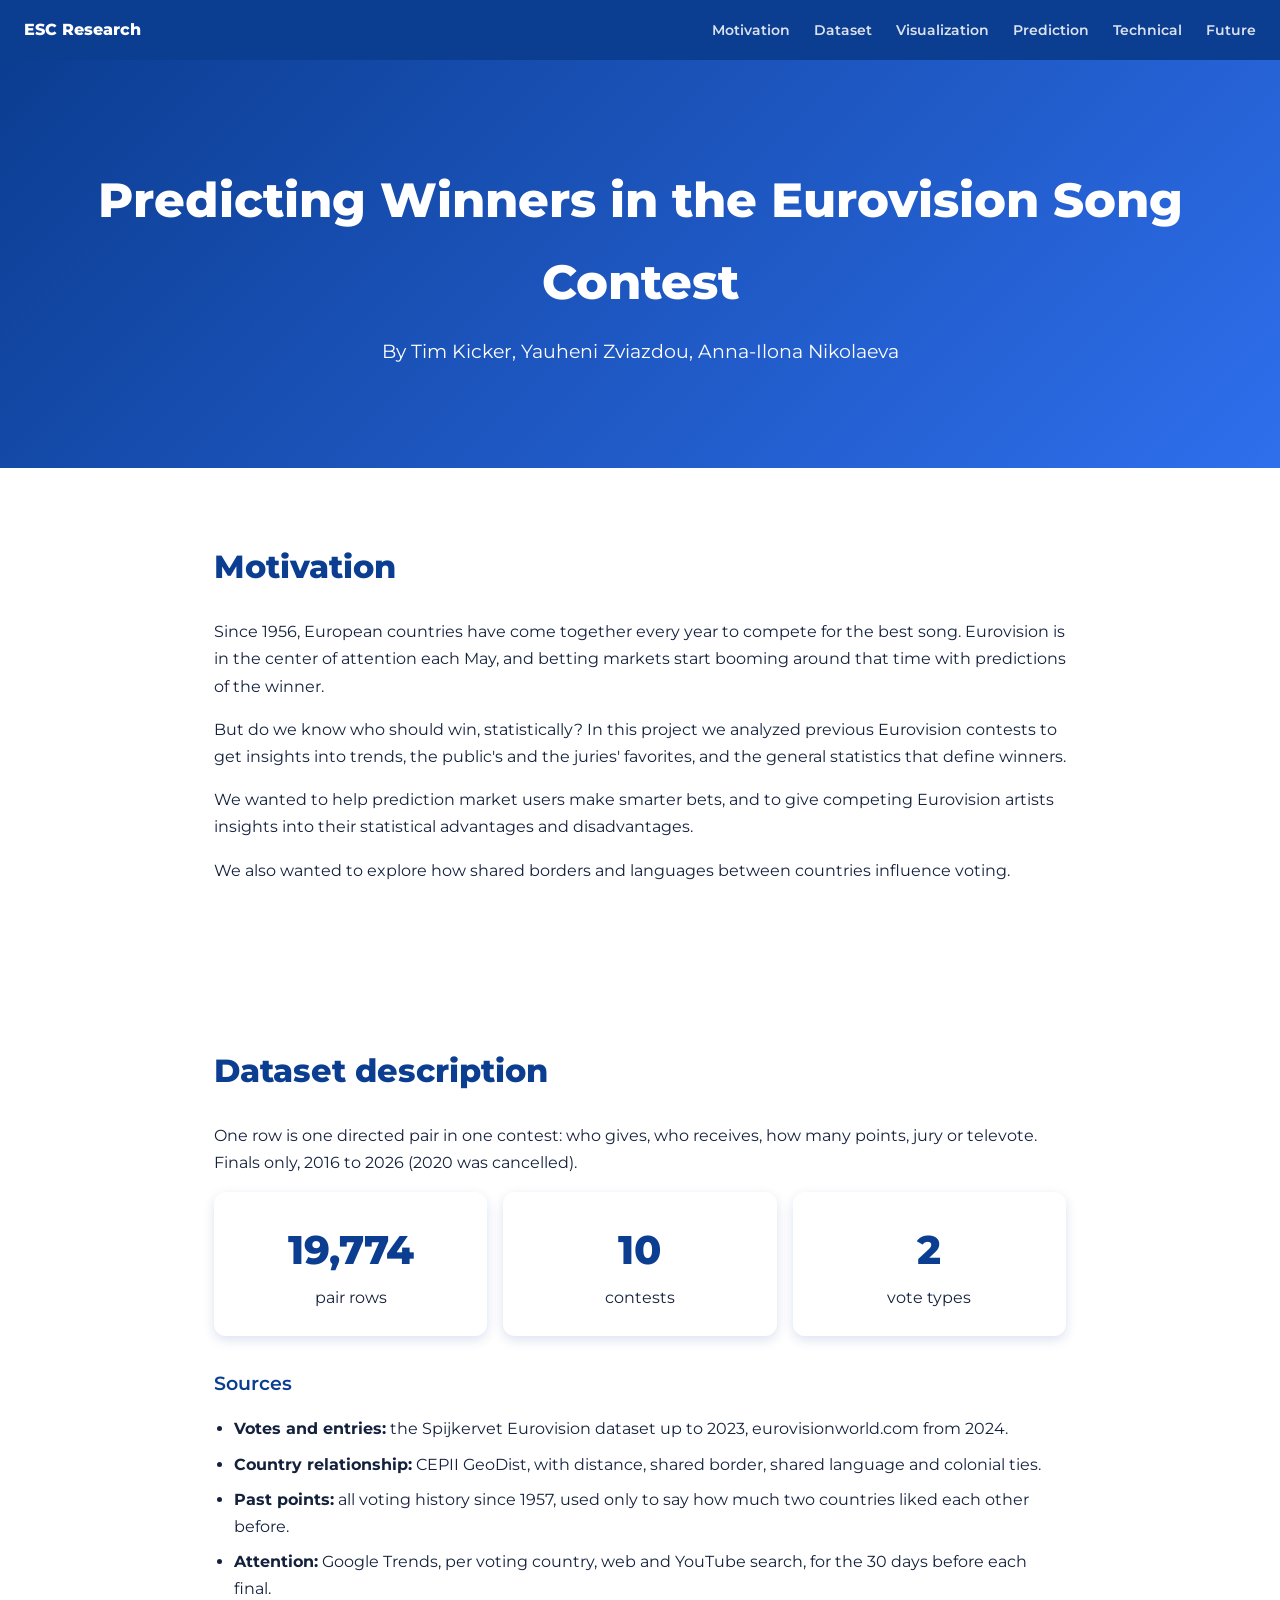
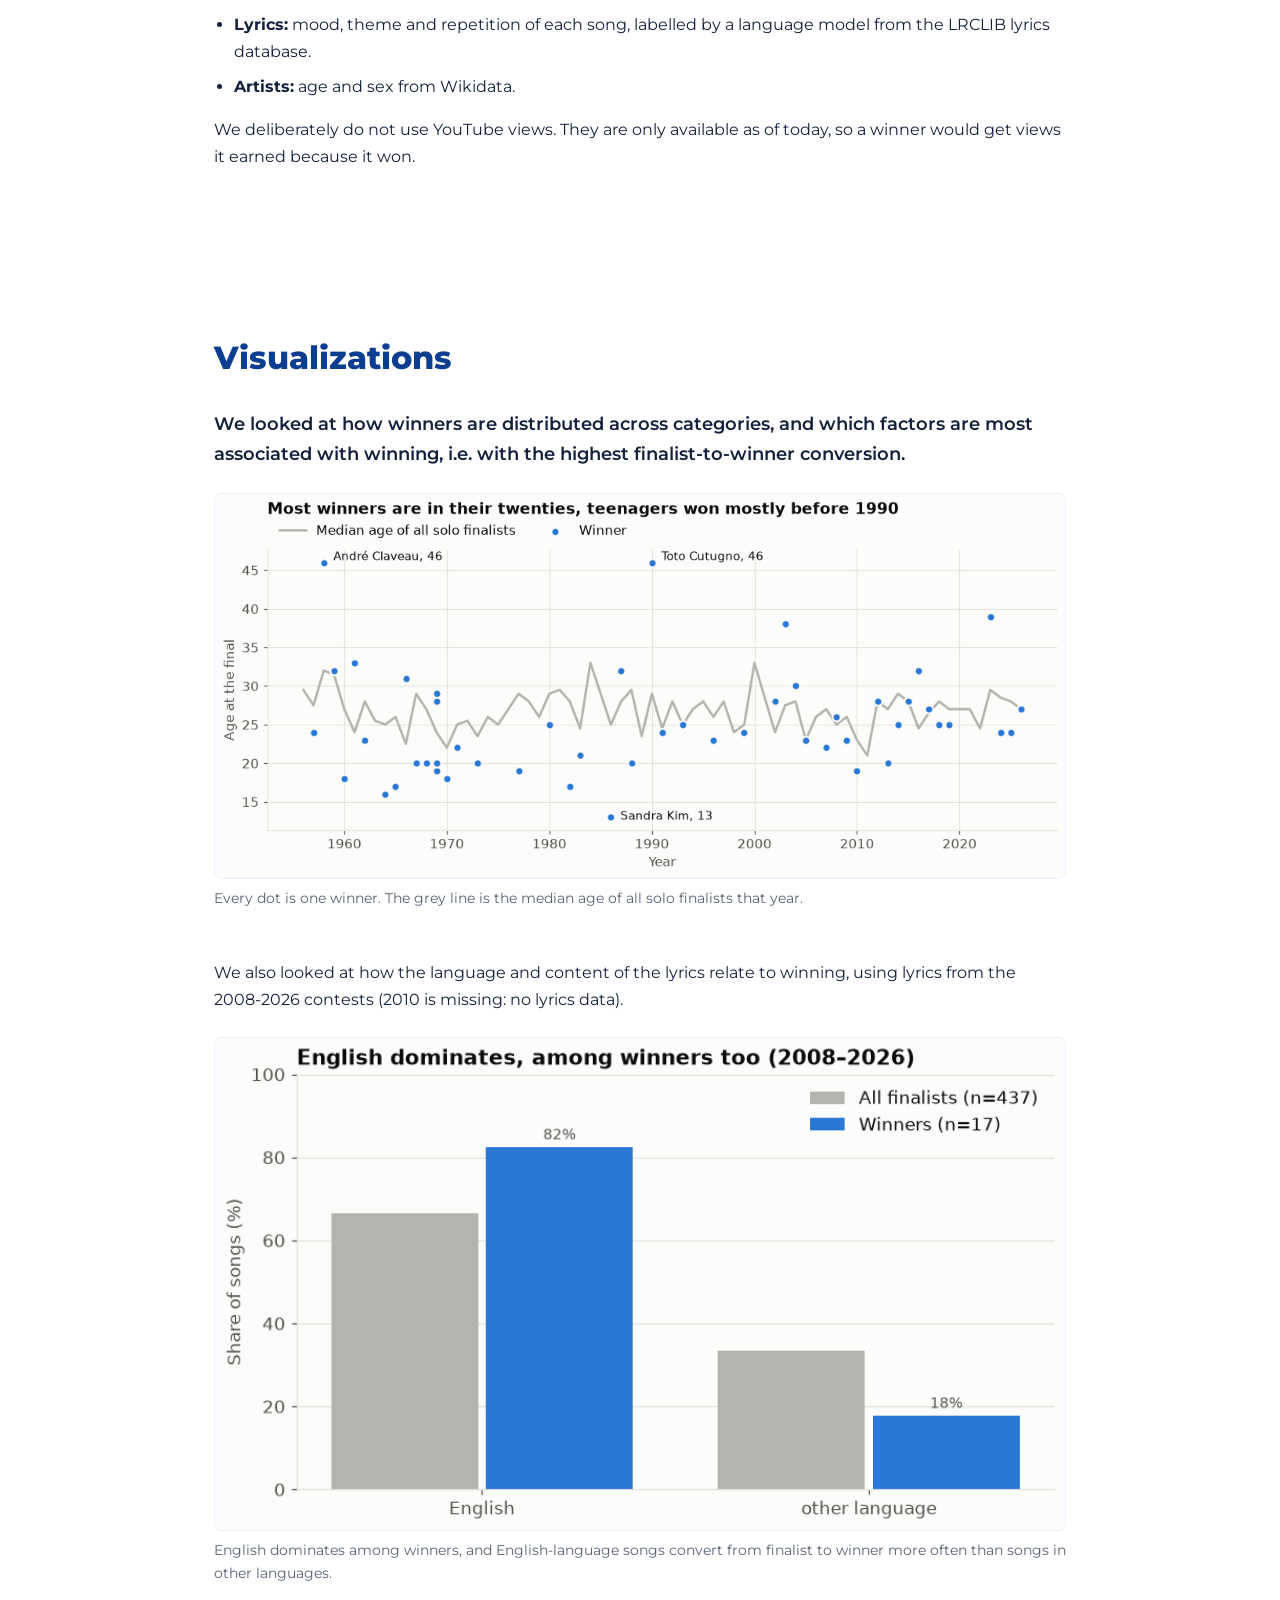
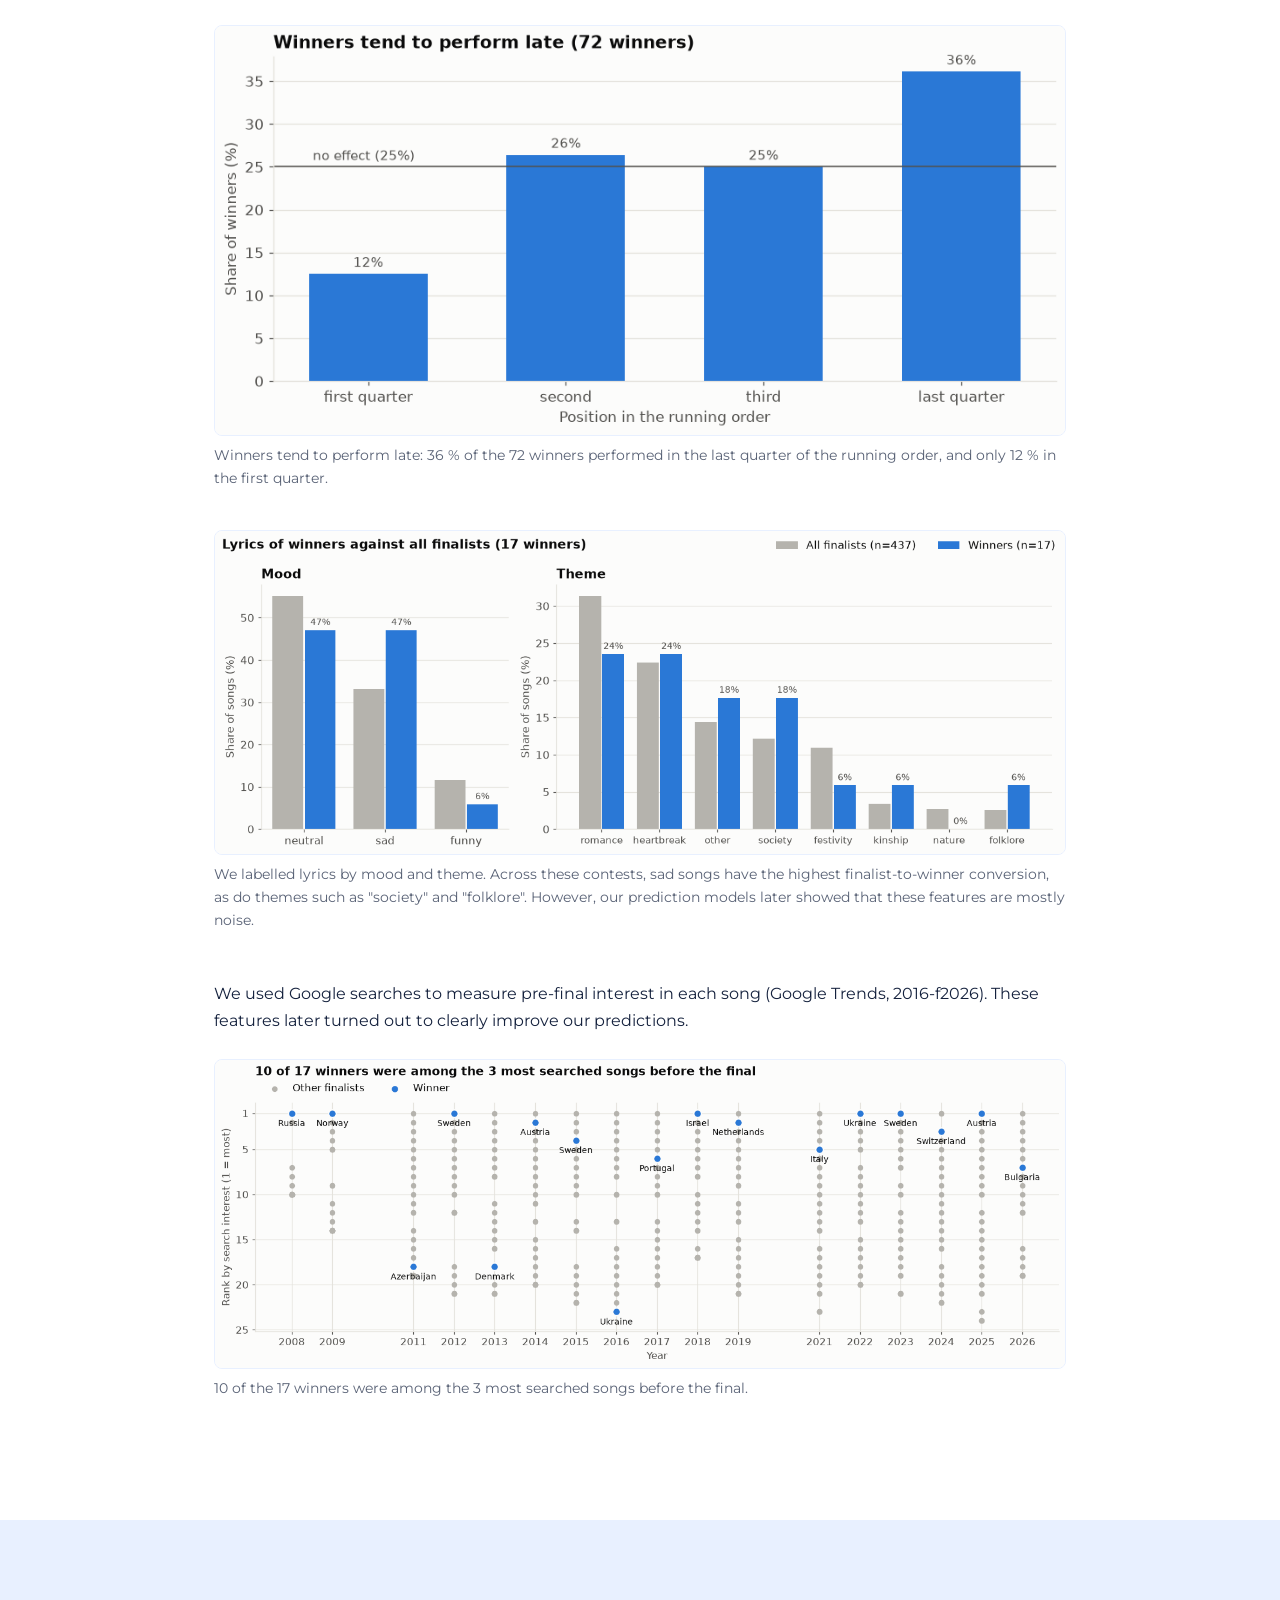
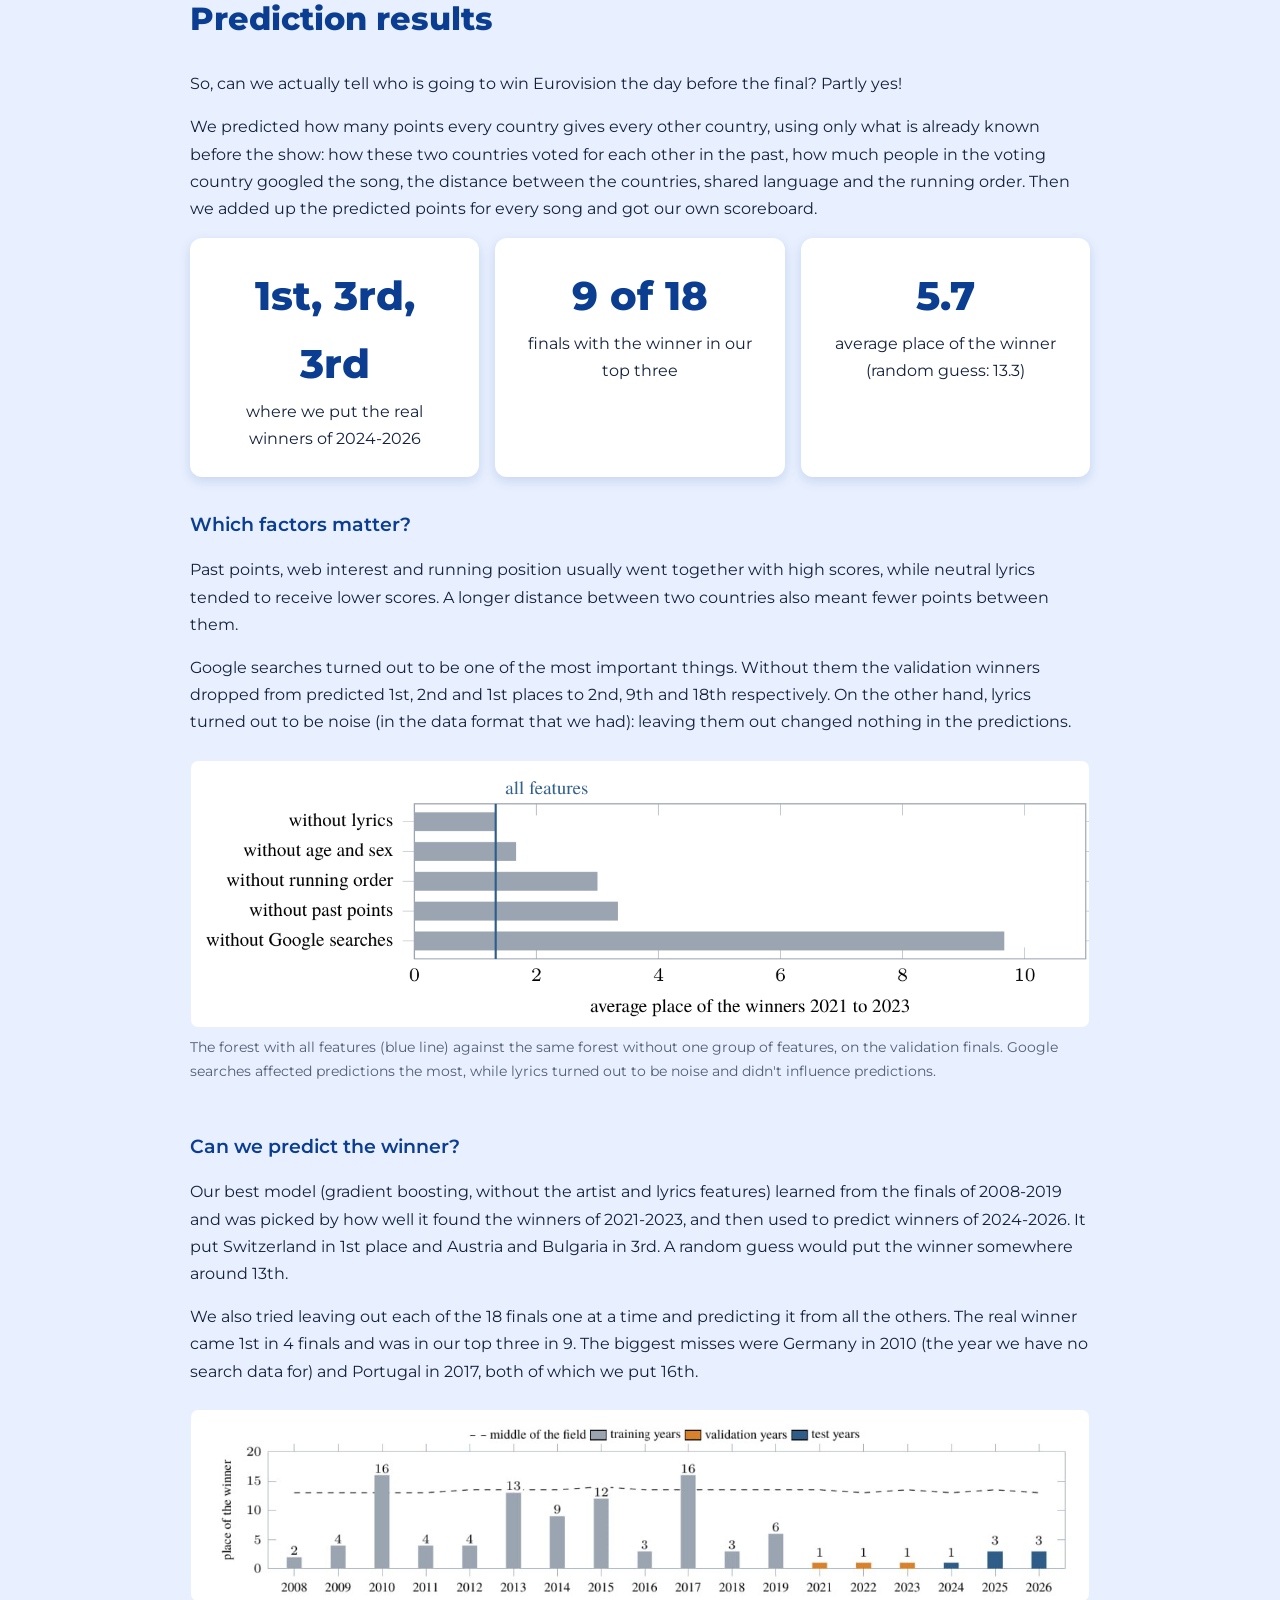
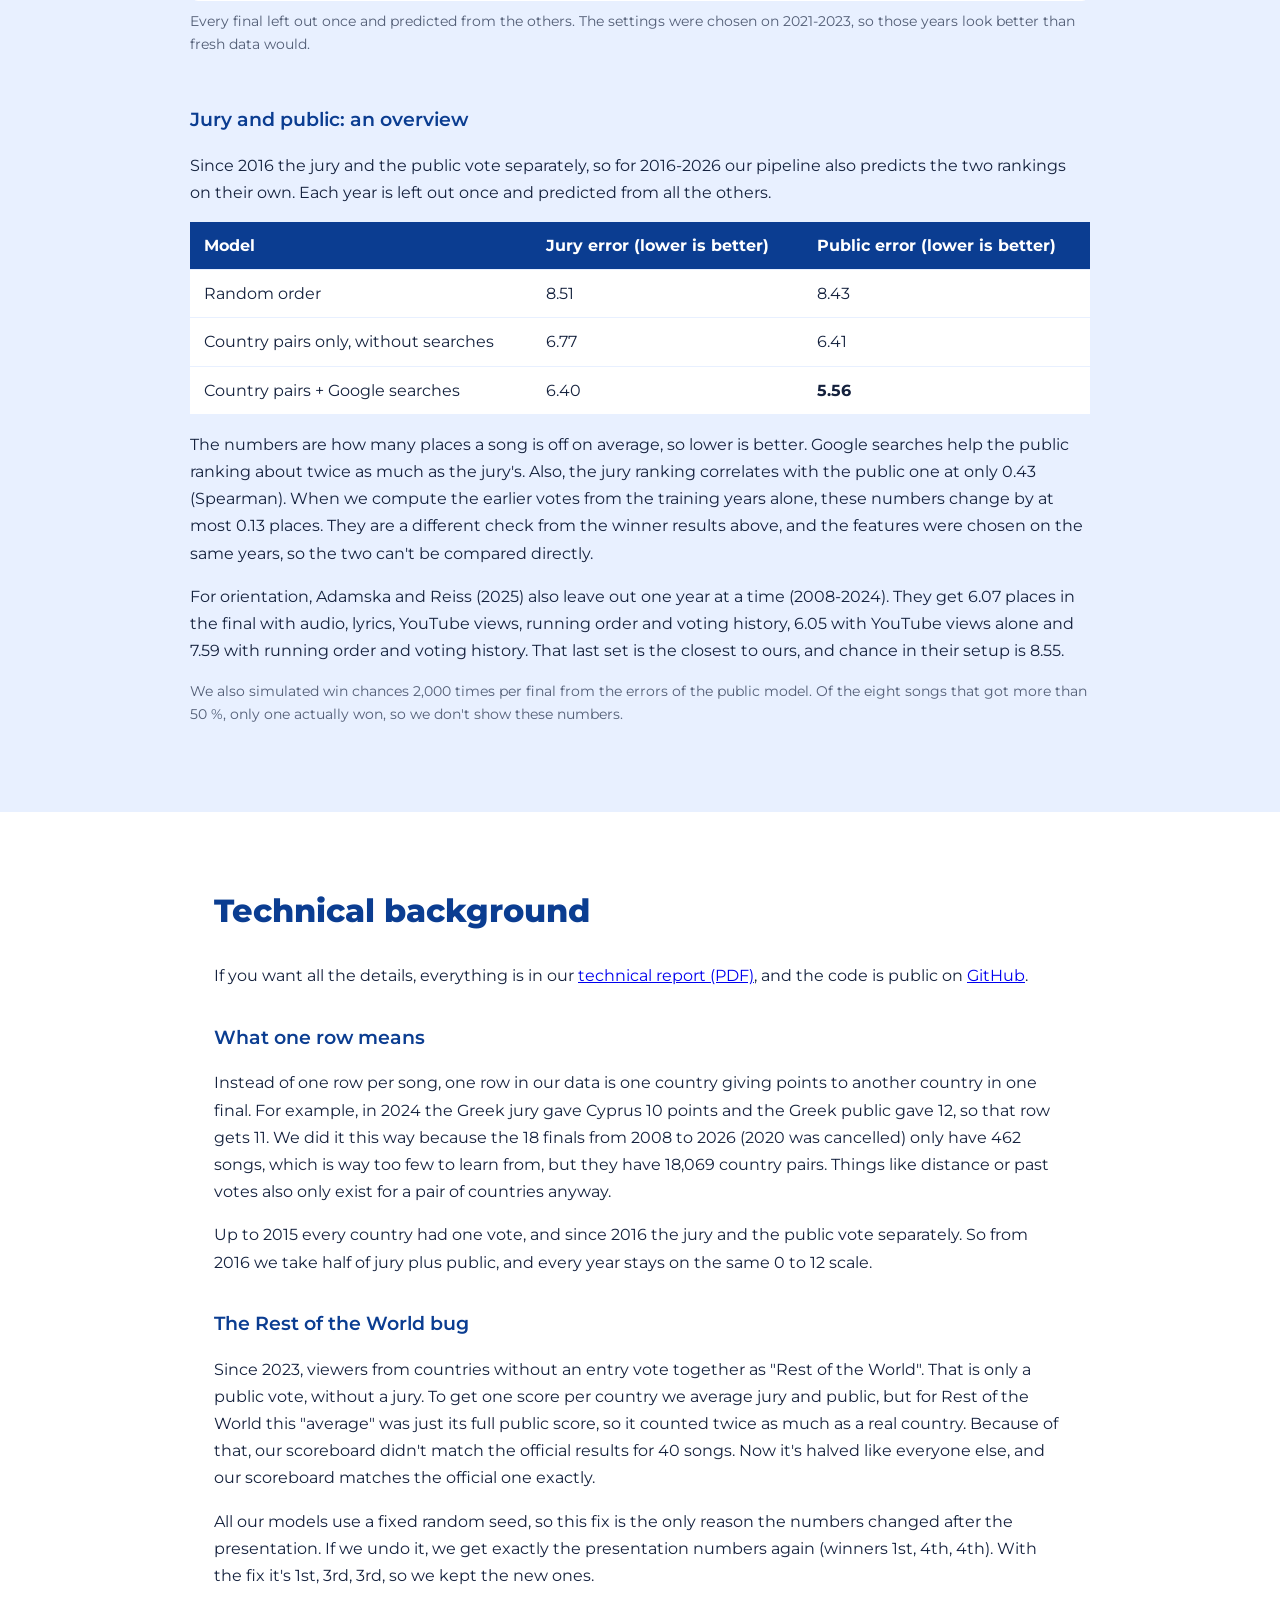
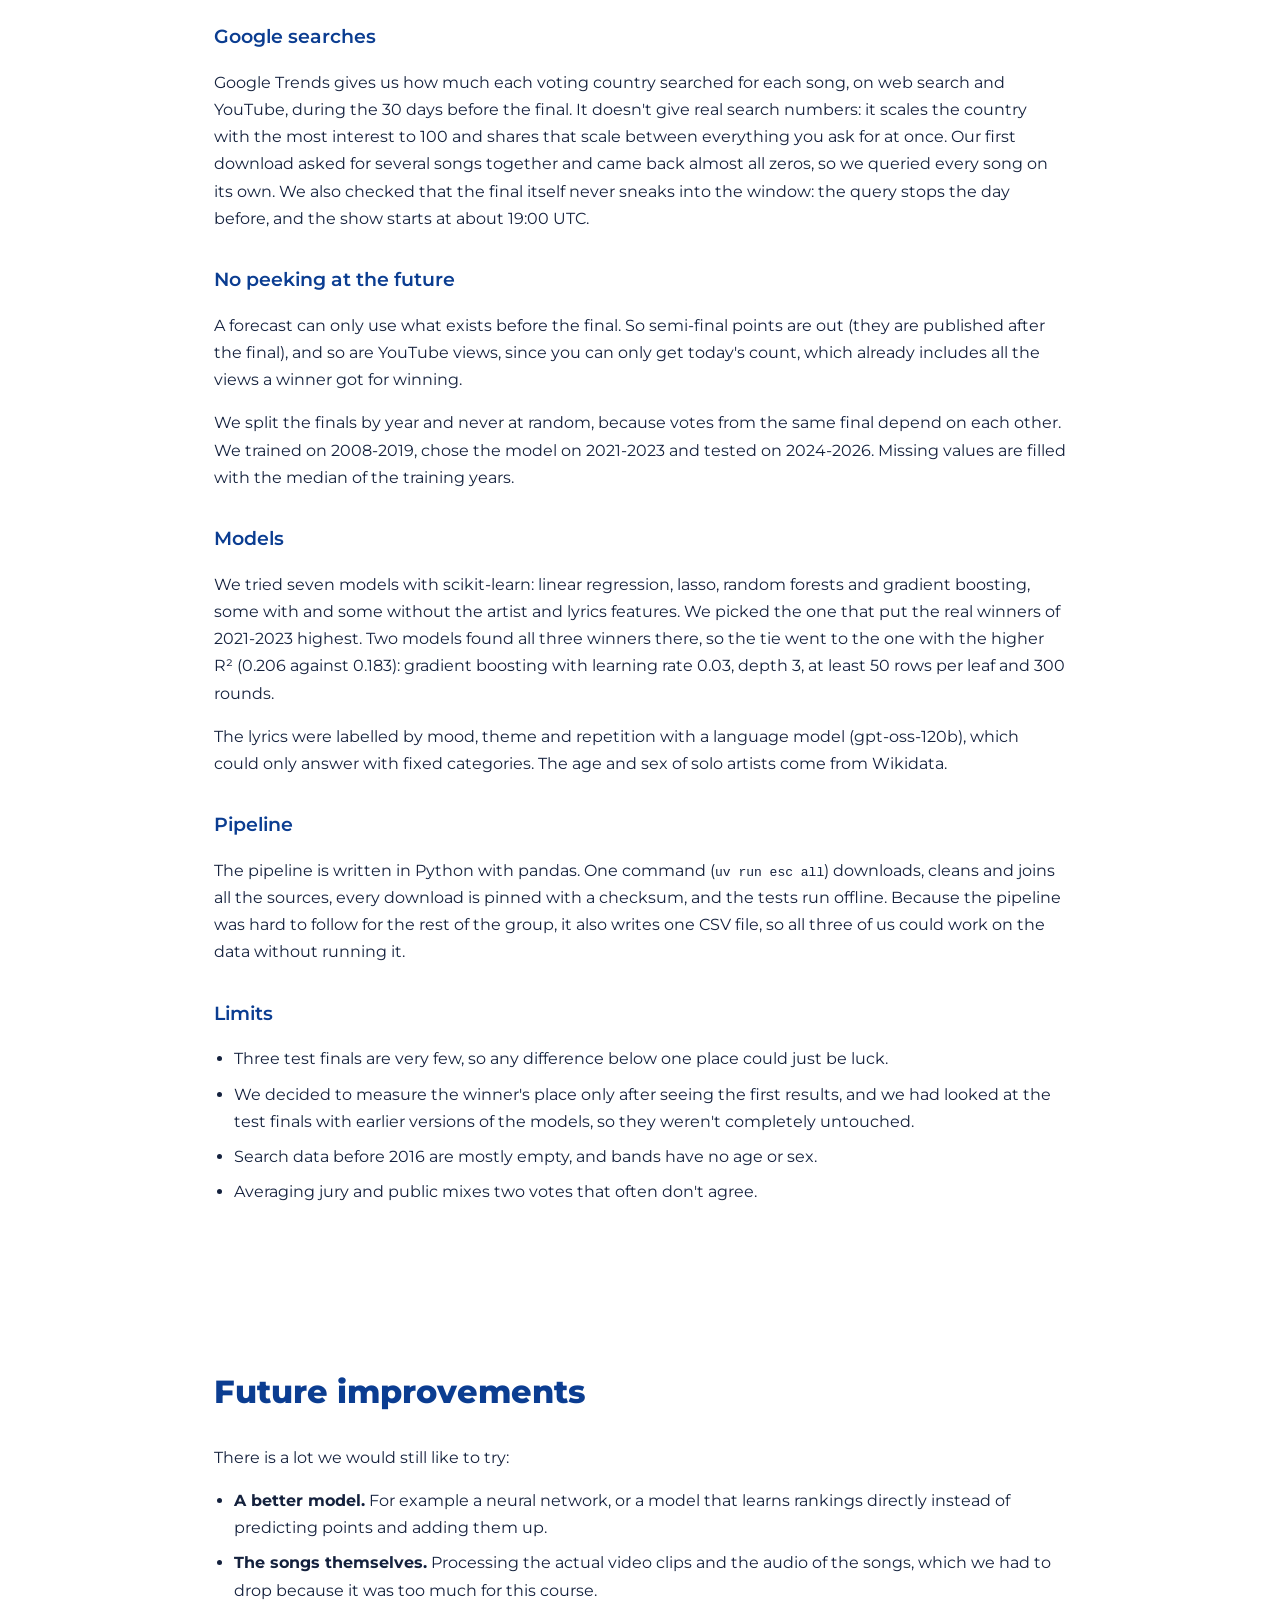
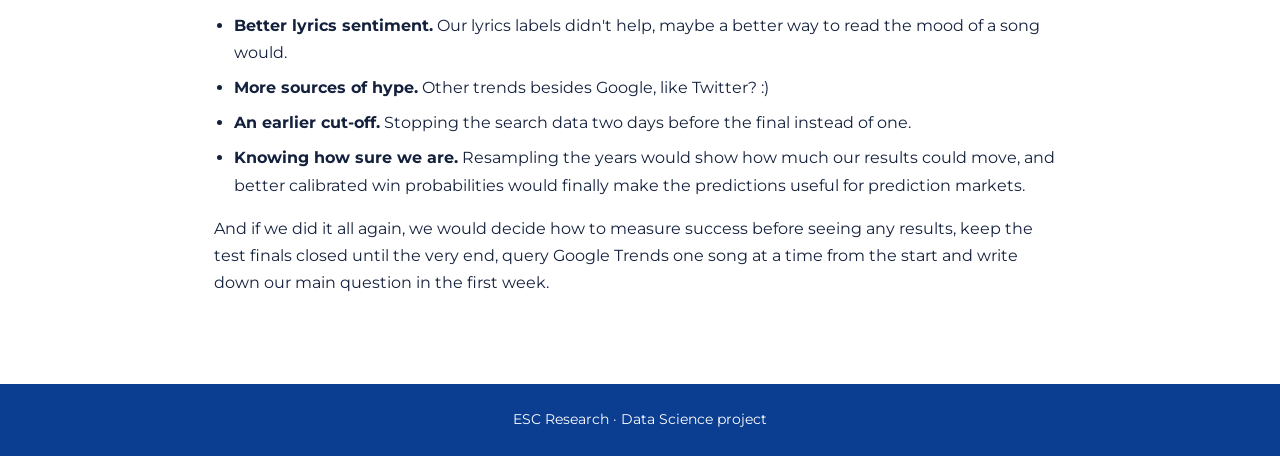
==== commit 2bcffd43: "Major improvements. Changed pictures to 1 3 3 instead of 1 4 4 places. Everything, but techincal par" ====
--- a/index.html
+++ b/index.html
@@ -32,10 +32,10 @@
 
     <section id="motivation">
       <h2>Motivation</h2>
-      <p>Since 1962, every year European coutry gather together together to compete for the best song. Eurovision is in the center of attention each ... and betting markets start booing around that time with predictions of winners.</p>
-      <p>But are we aware of who should win statistically? In this project we analized previoous Eurovion competetions to try to get valuable insights on trends, crowd and jurys' favorites, and general statistics that define winners.</p>
-      <p>We wanted to benefit prediction market users to make smarter bets, as well as provide insights for competing Eurovision artists on what are theit statistical advntages/disadvatages.</p>
-      <p>we also wanted to explore how shared borders and langugaes between countries influnce votings.</p>
+      <p>Since 1956, European countries have come together every year to compete for the best song. Eurovision is in the center of attention each May, and betting markets start booming around that time with predictions of the winner.</p>
+      <p>But do we know who should win, statistically? In this project we analyzed previous Eurovision contests to get insights into trends, the public's and the juries' favorites, and the general statistics that define winners.</p>
+      <p>We wanted to help prediction market users make smarter bets, and to give competing Eurovision artists insights into their statistical advantages and disadvantages.</p>
+      <p>We also wanted to explore how shared borders and languages between countries influence voting.</p>
 
     </section>
 
@@ -65,121 +65,133 @@
 
       <div class="gallery">
         <figure>
-          <img src="img/winners_are_younger.png" width="975" height="491" loading="lazy" alt="Winners are younger than finalists, and the age distribution of winners is more concentrated.">
-          <figcaption>Among solo artists with a known birth date, winners most often come from the 25–29 age group, which also has the highest winner-to-finalist ratio. Winners are also slightly younger than finalists: median age 26 against 27.</figcaption>
-        </figure>
-
-        <figure>
-          <img src="img/winners_in_20s.png" width="1085" height="491" loading="lazy" alt="Most of the winners are in their 20s">
+          <img src="img/slide04_winners_age.png" width="1085" height="491" loading="lazy" alt="Most of the winners are in their 20s">
           <figcaption>Every dot is one winner. The grey line is the median age of all solo finalists that year.</figcaption>
         </figure>
-
-        <figure>
-          <img src="img/solo_women_win.png" width="975" height="491" loading="lazy" alt="Gender of winners against all finalists: solo women win about as often as their share of the field.">
-          <figcaption>1956–2026. "Other" is how Wikidata records non-binary and intersex artists. Entries with no recorded gender (bands, duos, and solo artists missing from Wikidata) are shown as a separate group.</figcaption>
-        </figure>
-
-        <figure>
-          <img src="img/women_among_winners.png" width="975" height="469" loading="lazy" alt="Share of women among solo winners and solo finalists: slightly above their share in the 2010s, roughly even in the 2020s.">
-        </figure>
-      </div>
-
-      <p>We also looked at how the language and content of the lyrics relate to winning, using lyrics from the 2008–2026 contests (2010 is missing: no lyrics data).</p>
-
-      <div class="gallery">
-        <figure>
-          <img src="img/Song_language.png" width="810" height="469" loading="lazy" alt="Song language distribution among winners and finalists.">
+      </div>
+
+      <p>We also looked at how the language and content of the lyrics relate to winning, using lyrics from the 2008-2026 contests (2010 is missing: no lyrics data).</p>
+
+      <div class="gallery">
+        <figure>
+          <img src="img/slide05_song_language.png" width="810" height="469" loading="lazy" alt="Song language distribution among winners and finalists.">
           <figcaption>English dominates among winners, and English-language songs convert from finalist to winner more often than songs in other languages.</figcaption>
         </figure>
 
         <figure>
-          <img src="img/what_are%20_lyrics_about.png" width="1320" height="501" loading="lazy" alt="Song lyrics themes distribution among winners and finalists.">
+          <img src="img/slide05_running_order.png" width="975" height="469" loading="lazy" alt="Share of winners by position in the running order: winners tend to perform late.">
+          <figcaption>Winners tend to perform late: 36 % of the 72 winners performed in the last quarter of the running order, and only 12 % in the first quarter.</figcaption>
+        </figure>
+
+        <figure>
+          <img src="img/slide06_lyrics_mood_theme.png" width="1320" height="501" loading="lazy" alt="Song lyrics themes distribution among winners and finalists.">
           <figcaption>We labelled lyrics by mood and theme. Across these contests, sad songs have the highest finalist-to-winner conversion, as do themes such as "society" and "folklore". However, our prediction models later showed that these features are mostly noise.</figcaption>
         </figure>
       </div>
 
-      <p>We used Google searches to measure pre-final interest in each song (Google Trends, 2016–2026). These features later turned out to clearly improve our predictions.</p>
-
-      <div class="gallery">
-        <figure>
-          <img src="img/google_searches_before_final.png" width="1415" height="513" loading="lazy" alt="Google trends search interest distribution among winners and finalists.">
-        </figure>
-      </div>
-
-      <p>Bonus: the countries with the most wins.</p>
-
-      <div class="gallery">
-        <figure>
-          <img src="img/contries_with_most_%20wins.png" width="1200" height="542" loading="lazy" alt="Countries with most wins.">
+      <p>We used Google searches to measure pre-final interest in each song (Google Trends, 2016-f2026). These features later turned out to clearly improve our predictions.</p>
+
+      <div class="gallery">
+        <figure>
+          <img src="img/slide07_google_searches.png" width="1415" height="513" loading="lazy" alt="Google trends search interest distribution among winners and finalists.">
+          <figcaption>10 of the 17 winners were among the 3 most searched songs before the final.</figcaption>
         </figure>
       </div>
     </section>
 
     <section id="prediction" class="highlight">
       <h2>Prediction results</h2>
-      <h3>Who explains the points?</h3>
-      <p>Share of the points explained on years the model never saw:</p>
+      <p>So, can we actually tell who is going to win Eurovision the day before the final? Partly yes!</p>
+      <p>We predicted how many points every country gives every other country, using only what is already known before the show: how these two countries voted for each other in the past, how much people in the voting country googled the song, the distance between the countries, shared language and the running order. Then we added up the predicted points for every song and got our own scoreboard.</p>
+
       <div class="cards">
-        <div class="card"><span class="big">2.8 %</span>jury: relationship</div>
-        <div class="card"><span class="big">12.5 %</span>televote: relationship</div>
-        <div class="card"><span class="big">4.5&times;</span>more in the televote</div>
-      </div>
-      <p>The song (the entry itself) explains 25 % of the jury points and 40 % of the televote points. The relationship between countries explains <strong>four and a half times more for the public than for the jury</strong>. Juries judge the song. The public also votes for its friends.</p>
-
-      <h3>Strongest friendships</h3>
-      <p>Points given beyond what the song earned, at least three meetings: <strong>Greece to Cyprus +10.5</strong> and <strong>North Macedonia to Albania +10.4</strong> in the televote, Montenegro to Serbia +9.8 in the jury.</p>
-
-      <h3>Can we forecast the ranking?</h3>
-      <p>We predict each year without ever seeing it, and measure how far off the predicted place is. Random guessing is off by 8.5 places for the jury and 8.4 for the televote.</p>
+        <div class="card"><span class="big">1st, 3rd, 3rd</span>where we put the real winners of 2024-2026</div>
+        <div class="card"><span class="big">9 of 18</span>finals with the winner in our top three</div>
+        <div class="card"><span class="big">5.7</span>average place of the winner (random guess: 13.3)</div>
+      </div>
+
+      <h3>Which factors matter?</h3>
+      <p>Past points, web interest and running position usually went together with high scores, while neutral lyrics tended to receive lower scores. A longer distance between two countries also meant fewer points between them.</p>
+      <p>Google searches turned out to be one of the most important things. Without them the validation winners dropped from predicted 1st, 2nd and 1st places to 2nd, 9th and 18th respectively. On the other hand, lyrics turned out to be noise (in the data format that we had): leaving them out changed nothing in the predictions.</p>
+
+      <div class="gallery">
+        <figure>
+          <img src="img/report_feature_groups_ablation.png" width="1376" height="409" loading="lazy" alt="Predicted place of the real winner of 2021-2023 when one group of features is left out.">
+          <figcaption>The forest with all features (blue line) against the same forest without one group of features, on the validation finals. Google searches affected predictions the most, while lyrics turned out to be noise and didn't influence predictions.</figcaption>
+        </figure>
+      </div>
+
+      <h3>Can we predict the winner?</h3>
+      <p>Our best model (gradient boosting, without the artist and lyrics features) learned from the finals of 2008-2019 and was picked by how well it found the winners of 2021-2023, and then used to predict winners of 2024-2026. It put Switzerland in 1st place and Austria and Bulgaria in 3rd. A random guess would put the winner somewhere around 13th.</p>
+      <p>We also tried leaving out each of the 18 finals one at a time and predicting it from all the others. The real winner came 1st in 4 finals and was in our top three in 9. The biggest misses were Germany in 2010 (the year we have no search data for) and Portugal in 2017, both of which we put 16th.</p>
+
+      <div class="gallery">
+        <figure>
+          <img src="img/photo_2026-10-18_18-01-37.png" width="1280" height="272" loading="lazy" alt="Leave one year out: predicted place of the real winner for each final from 2008 to 2026.">
+          <figcaption>Every final left out once and predicted from the others. The settings were chosen on 2021-2023, so those years look better than fresh data would.</figcaption>
+        </figure>
+      </div>
+
+      <h3>Jury and public: an overview</h3>
+      <p>Since 2016 the jury and the public vote separately, so for 2016-2026 our pipeline also predicts the two rankings on their own. Each year is left out once and predicted from all the others.</p>
       <table>
-        <tr><th>Model</th><th>Jury error</th><th>Televote error</th></tr>
-        <tr><td>Chance</td><td>8.51</td><td>8.43</td></tr>
-        <tr><td>Country relationships only</td><td>6.77</td><td>6.41</td></tr>
-        <tr><td>+ Google Trends</td><td>6.40</td><td><strong>5.56</strong></td></tr>
+        <tr><th>Model</th><th>Jury error (lower is better)</th><th>Public error (lower is better)</th></tr>
+        <tr><td>Random order</td><td>8.51</td><td>8.43</td></tr>
+        <tr><td>Country pairs only, without searches</td><td>6.77</td><td>6.41</td></tr>
+        <tr><td>Country pairs + Google searches</td><td>6.40</td><td><strong>5.56</strong></td></tr>
       </table>
-      <p>Relationships plus search interest place entries 2.1 places (jury) and 2.9 places (televote) closer to their real rank than chance, using only data that exists before the final. For comparison, Adamska and Reiss (2025) report 6.07 against 8.55 for chance, but for the combined place in 2008 to 2024, a different target and period.</p>
-      <p class="note">Our win probabilities are not reliable, so we do not show them.</p>
+      <p>The numbers are how many places a song is off on average, so lower is better. Google searches help the public ranking about twice as much as the jury's. Also, the jury ranking correlates with the public one at only 0.43 (Spearman). When we compute the earlier votes from the training years alone, these numbers change by at most 0.13 places. They are a different check from the winner results above, and the features were chosen on the same years, so the two can't be compared directly.</p>
+      <p>For orientation, Adamska and Reiss (2025) also leave out one year at a time (2008-2024). They get 6.07 places in the final with audio, lyrics, YouTube views, running order and voting history, 6.05 with YouTube views alone and 7.59 with running order and voting history. That last set is the closest to ours, and chance in their setup is 8.55.</p>
+      <p class="note">We also simulated win chances 2,000 times per final from the errors of the public model. Of the eight songs that got more than 50 %, only one actually won, so we don't show these numbers.</p>
     </section>
 
     <section id="technical">
       <h2>Technical background</h2>
-      <p>The full method is in the <a href="technical-report-4.pdf">technical report (PDF)</a>.</p>
-
-      <h3>Data</h3>
-      <p>One row is one voter giving points to one finalist in one year, as jury or as public. Zeros stay in, so every voter has a row for every other finalist. Ten finals give 19,774 rows but only 257 entries.</p>
-      <p>The pipeline runs with one command on Linux and Windows and gives the same results on both. Every raw file is pinned by a checksum, and 85 tests run offline.</p>
-
-      <h3>Validation</h3>
-      <p>Every model is trained on nine finals and tested on the tenth, once for each year. A random split would put votes from the same final into both training and test. Missing values are filled with the median of the training years.</p>
-
-      <h3>Splitting a vote</h3>
-      <p>Three ridge regressions per vote type: one sees only the entry, one only the relationship between the two countries, one both. The entry is measured by the receiver effect: the mean of what all other voters gave the same entry. The differences in R² between the three fits give the share of the entry, the share of the relationship and their overlap. Gradient boosting serves as a check.</p>
-      <p>The points A gave B beyond what the entry model predicted, averaged over all finals they met in, is the affinity of the pair. We only list pairs that met at least three times.</p>
-
-      <h3>Forecast</h3>
-      <p>A forecast may only use what exists before the final, so it never sees the receiver effect or the semi-final result. Ridge, gradient boosting and a random forest were fitted on five sets of inputs. Summing the predicted points per entry gives a ranking. The rank error is the mean distance between predicted and actual place, compared with 1,000 random rankings per final.</p>
+      <p>If you want all the details, everything is in our <a href="technical-report-13.pdf">technical report (PDF)</a>, and the code is public on <a href="https://github.com/timkicker/esc-research">GitHub</a>.</p>
+
+      <h3>What one row means</h3>
+      <p>Instead of one row per song, one row in our data is one country giving points to another country in one final. For example, in 2024 the Greek jury gave Cyprus 10 points and the Greek public gave 12, so that row gets 11. We did it this way because the 18 finals from 2008 to 2026 (2020 was cancelled) only have 462 songs, which is way too few to learn from, but they have 18,069 country pairs. Things like distance or past votes also only exist for a pair of countries anyway.</p>
+      <p>Up to 2015 every country had one vote, and since 2016 the jury and the public vote separately. So from 2016 we take half of jury plus public, and every year stays on the same 0 to 12 scale.</p>
+
+      <h3>The Rest of the World bug</h3>
+      <p>Since 2023, viewers from countries without an entry vote together as "Rest of the World". That is only a public vote, without a jury. To get one score per country we average jury and public, but for Rest of the World this "average" was just its full public score, so it counted twice as much as a real country. Because of that, our scoreboard didn't match the official results for 40 songs. Now it's halved like everyone else, and our scoreboard matches the official one exactly.</p>
+      <p>All our models use a fixed random seed, so this fix is the only reason the numbers changed after the presentation. If we undo it, we get exactly the presentation numbers again (winners 1st, 4th, 4th). With the fix it's 1st, 3rd, 3rd, so we kept the new ones.</p>
+
+      <h3>Google searches</h3>
+      <p>Google Trends gives us how much each voting country searched for each song, on web search and YouTube, during the 30 days before the final. It doesn't give real search numbers: it scales the country with the most interest to 100 and shares that scale between everything you ask for at once. Our first download asked for several songs together and came back almost all zeros, so we queried every song on its own. We also checked that the final itself never sneaks into the window: the query stops the day before, and the show starts at about 19:00 UTC.</p>
+
+      <h3>No peeking at the future</h3>
+      <p>A forecast can only use what exists before the final. So semi-final points are out (they are published after the final), and so are YouTube views, since you can only get today's count, which already includes all the views a winner got for winning.</p>
+      <p>We split the finals by year and never at random, because votes from the same final depend on each other. We trained on 2008-2019, chose the model on 2021-2023 and tested on 2024-2026. Missing values are filled with the median of the training years.</p>
+
+      <h3>Models</h3>
+      <p>We tried seven models with scikit-learn: linear regression, lasso, random forests and gradient boosting, some with and some without the artist and lyrics features. We picked the one that put the real winners of 2021-2023 highest. Two models found all three winners there, so the tie went to the one with the higher R² (0.206 against 0.183): gradient boosting with learning rate 0.03, depth 3, at least 50 rows per leaf and 300 rounds.</p>
+      <p>The lyrics were labelled by mood, theme and repetition with a language model (gpt-oss-120b), which could only answer with fixed categories. The age and sex of solo artists come from Wikidata.</p>
+
+      <h3>Pipeline</h3>
+      <p>The pipeline is written in Python with pandas. One command (<code>uv run esc all</code>) downloads, cleans and joins all the sources, every download is pinned with a checksum, and the tests run offline. Because the pipeline was hard to follow for the rest of the group, it also writes one CSV file, so all three of us could work on the data without running it.</p>
 
       <h3>Limits</h3>
       <ul>
-        <li>The receiver effect also carries the bloc votes of other voters, so the entry share is probably too high and the relationship share too low.</li>
-        <li>The best forecast was picked among five input sets on the same test years, so its gain is a little optimistic.</li>
-        <li>Russia has no rows after 2021, Belarus none after 2019.</li>
+        <li>Three test finals are very few, so any difference below one place could just be luck.</li>
+        <li>We decided to measure the winner's place only after seeing the first results, and we had looked at the test finals with earlier versions of the models, so they weren't completely untouched.</li>
+        <li>Search data before 2016 are mostly empty, and bands have no age or sex.</li>
+        <li>Averaging jury and public mixes two votes that often don't agree.</li>
       </ul>
     </section>
 
     <section id="future">
       <h2>Future improvements</h2>
+      <p>There is a lot we would still like to try:</p>
       <ul>
-        <li><strong>Audio features.</strong> The published baseline uses the sound of the song, which we have not added.</li>
-        <li><strong>Better entry features.</strong> Lyrics and running order did not help the trees. A model that handles entry-level features properly might.</li>
-        <li><strong>More Trends coverage.</strong> 128 panel rows have no search data because nothing was queried for them.</li>
-        <li><strong>Calibrated win probabilities.</strong> Entries with a predicted chance above 50 % won only one time in eight. The model needs recalibration before we can show them.</li>
-        <li><strong>More history.</strong> Only ten contests have separate jury and televote data. Every new contest adds 2,000 rows.</li>
-        <li><strong>Semi-finals.</strong> After the contest, their points could be added to the explanation.</li>
-        <li><strong>A model made for rankings.</strong> Ours predicts points and sums them per entry.</li>
-        <li><strong>An interval for the split.</strong> A bootstrap would show how certain the shares are.</li>
-        <li><strong>Scores before 2016.</strong> The combined points of earlier finals could be used as well.</li>
+        <li><strong>A better model.</strong> For example a neural network, or a model that learns rankings directly instead of predicting points and adding them up.</li>
+        <li><strong>The songs themselves.</strong> Processing the actual video clips and the audio of the songs, which we had to drop because it was too much for this course.</li>
+        <li><strong>Better lyrics sentiment.</strong> Our lyrics labels didn't help, maybe a better way to read the mood of a song would.</li>
+        <li><strong>More sources of hype.</strong> Other trends besides Google, like Twitter? :)</li>
+        <li><strong>An earlier cut-off.</strong> Stopping the search data two days before the final instead of one.</li>
+        <li><strong>Knowing how sure we are.</strong> Resampling the years would show how much our results could move, and better calibrated win probabilities would finally make the predictions useful for prediction markets.</li>
       </ul>
+      <p>And if we did it all again, we would decide how to measure success before seeing any results, keep the test finals closed until the very end, query Google Trends one song at a time from the start and write down our main question in the first week.</p>
     </section>
 
   </main>
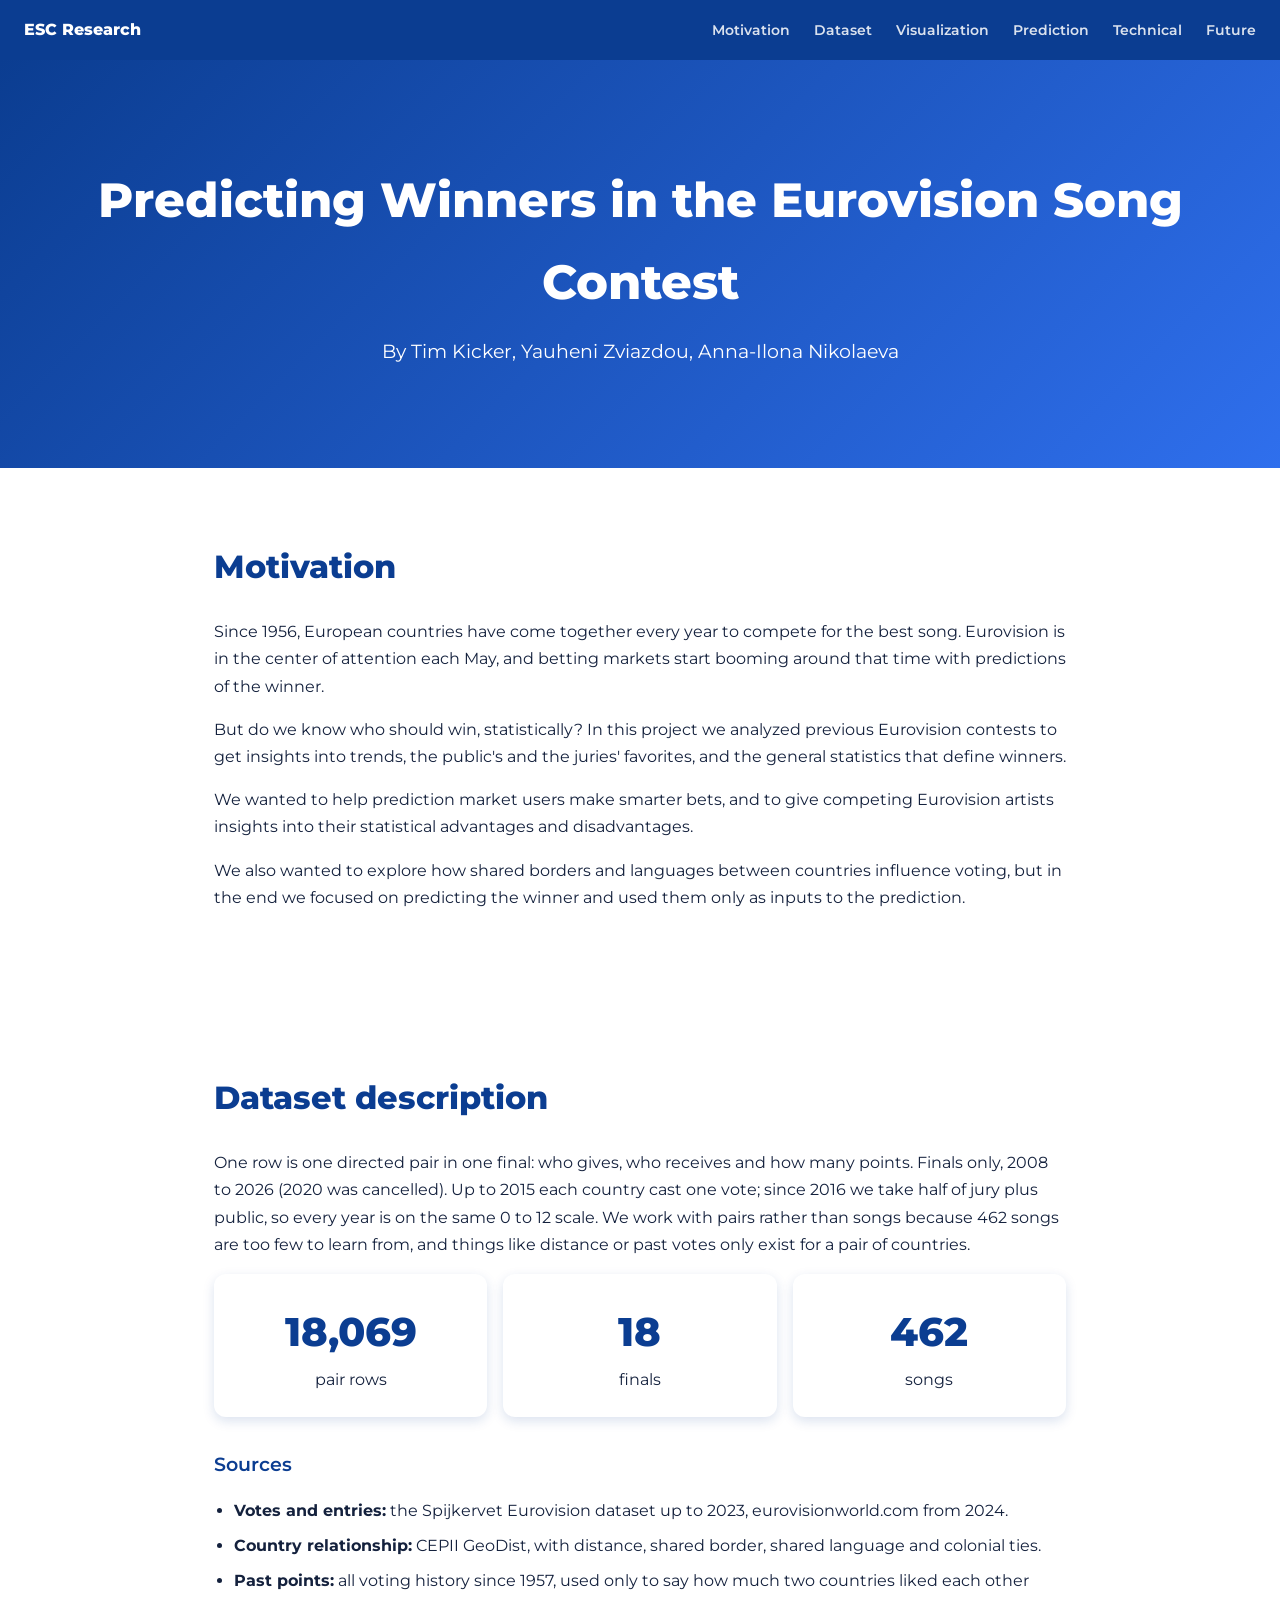
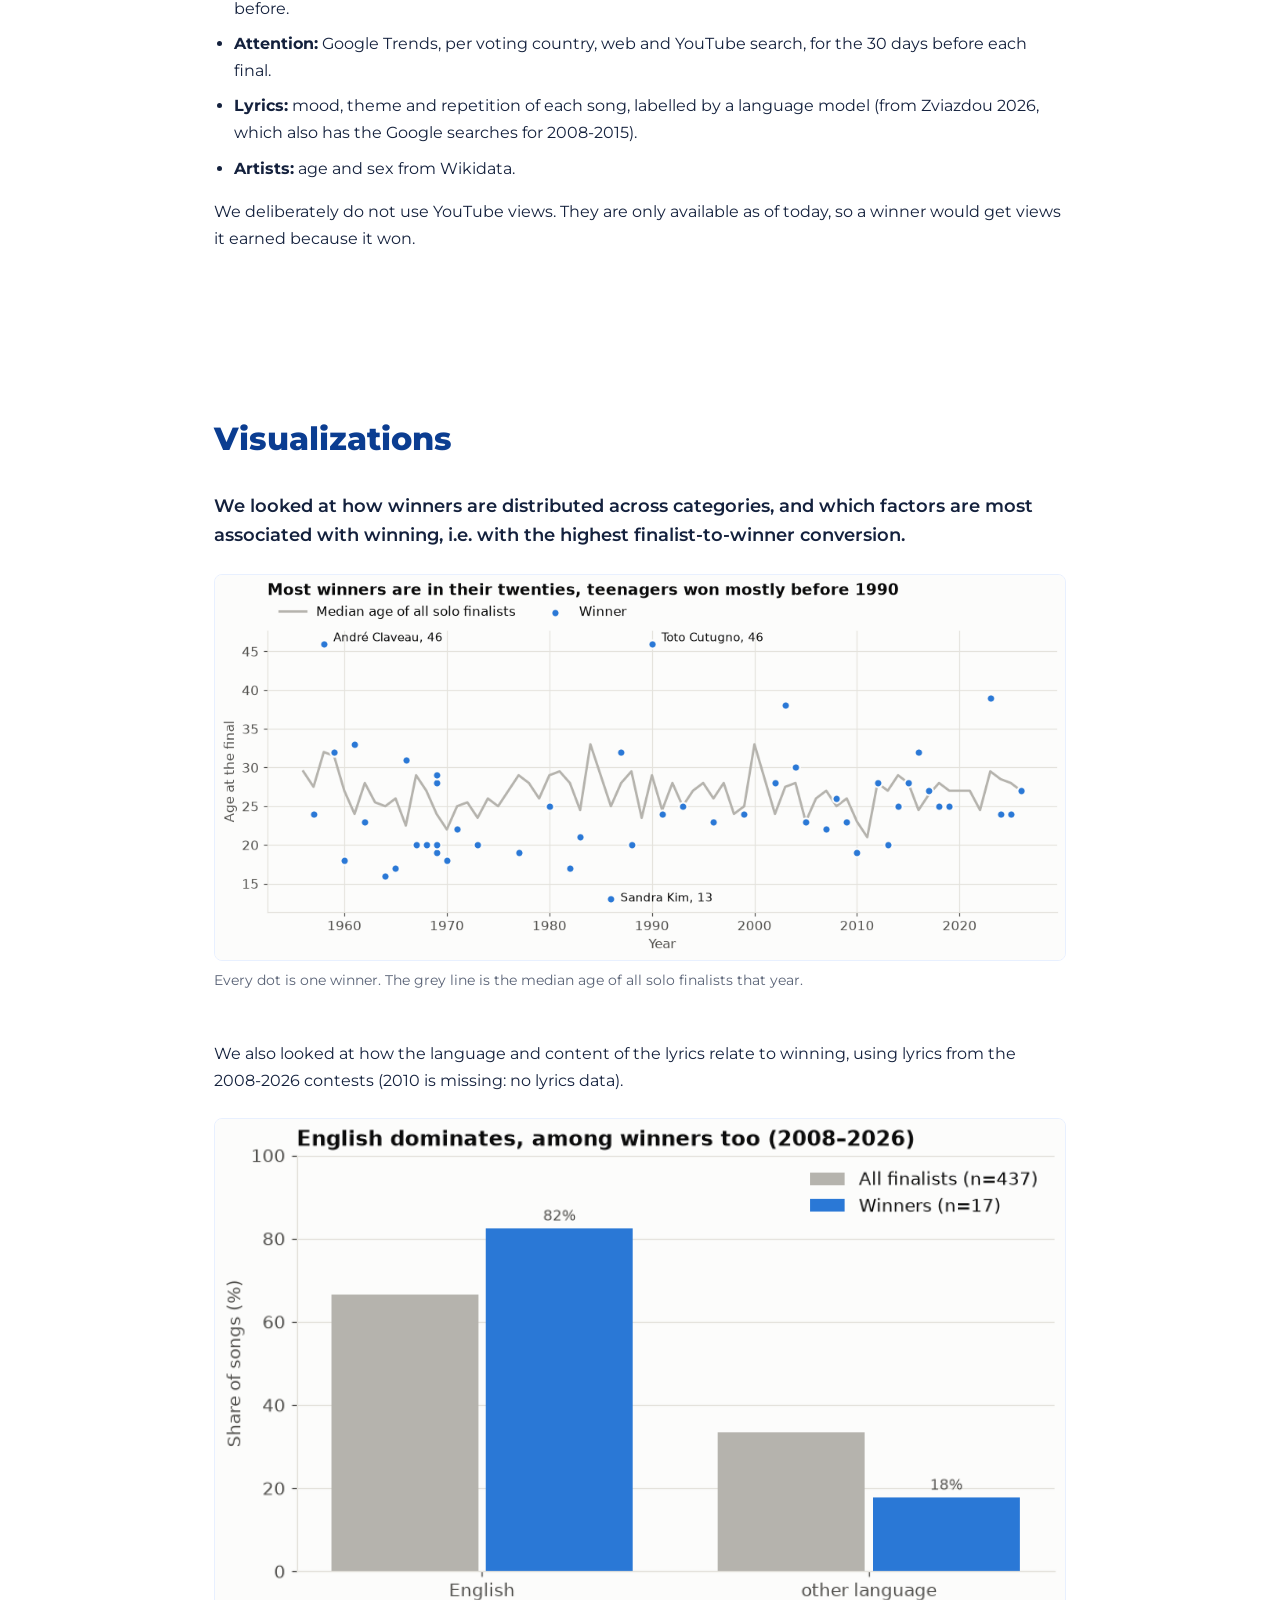
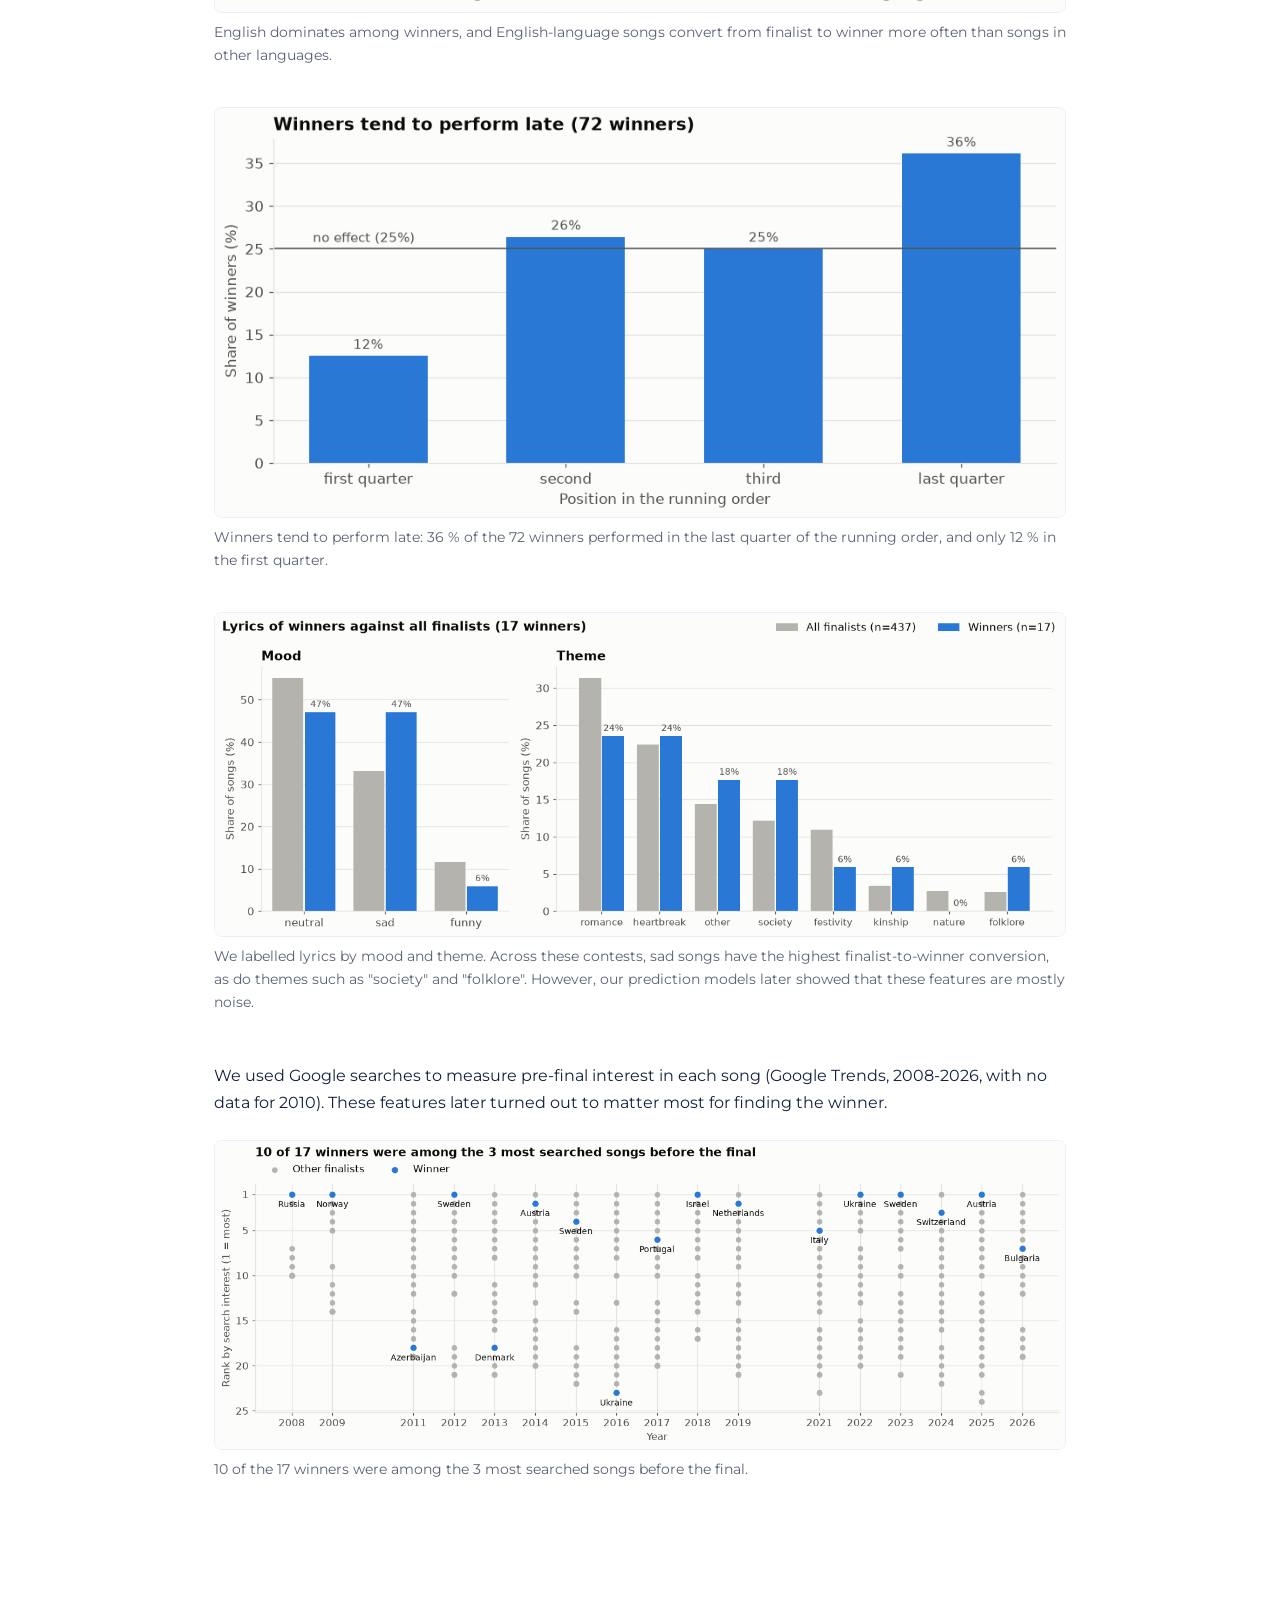
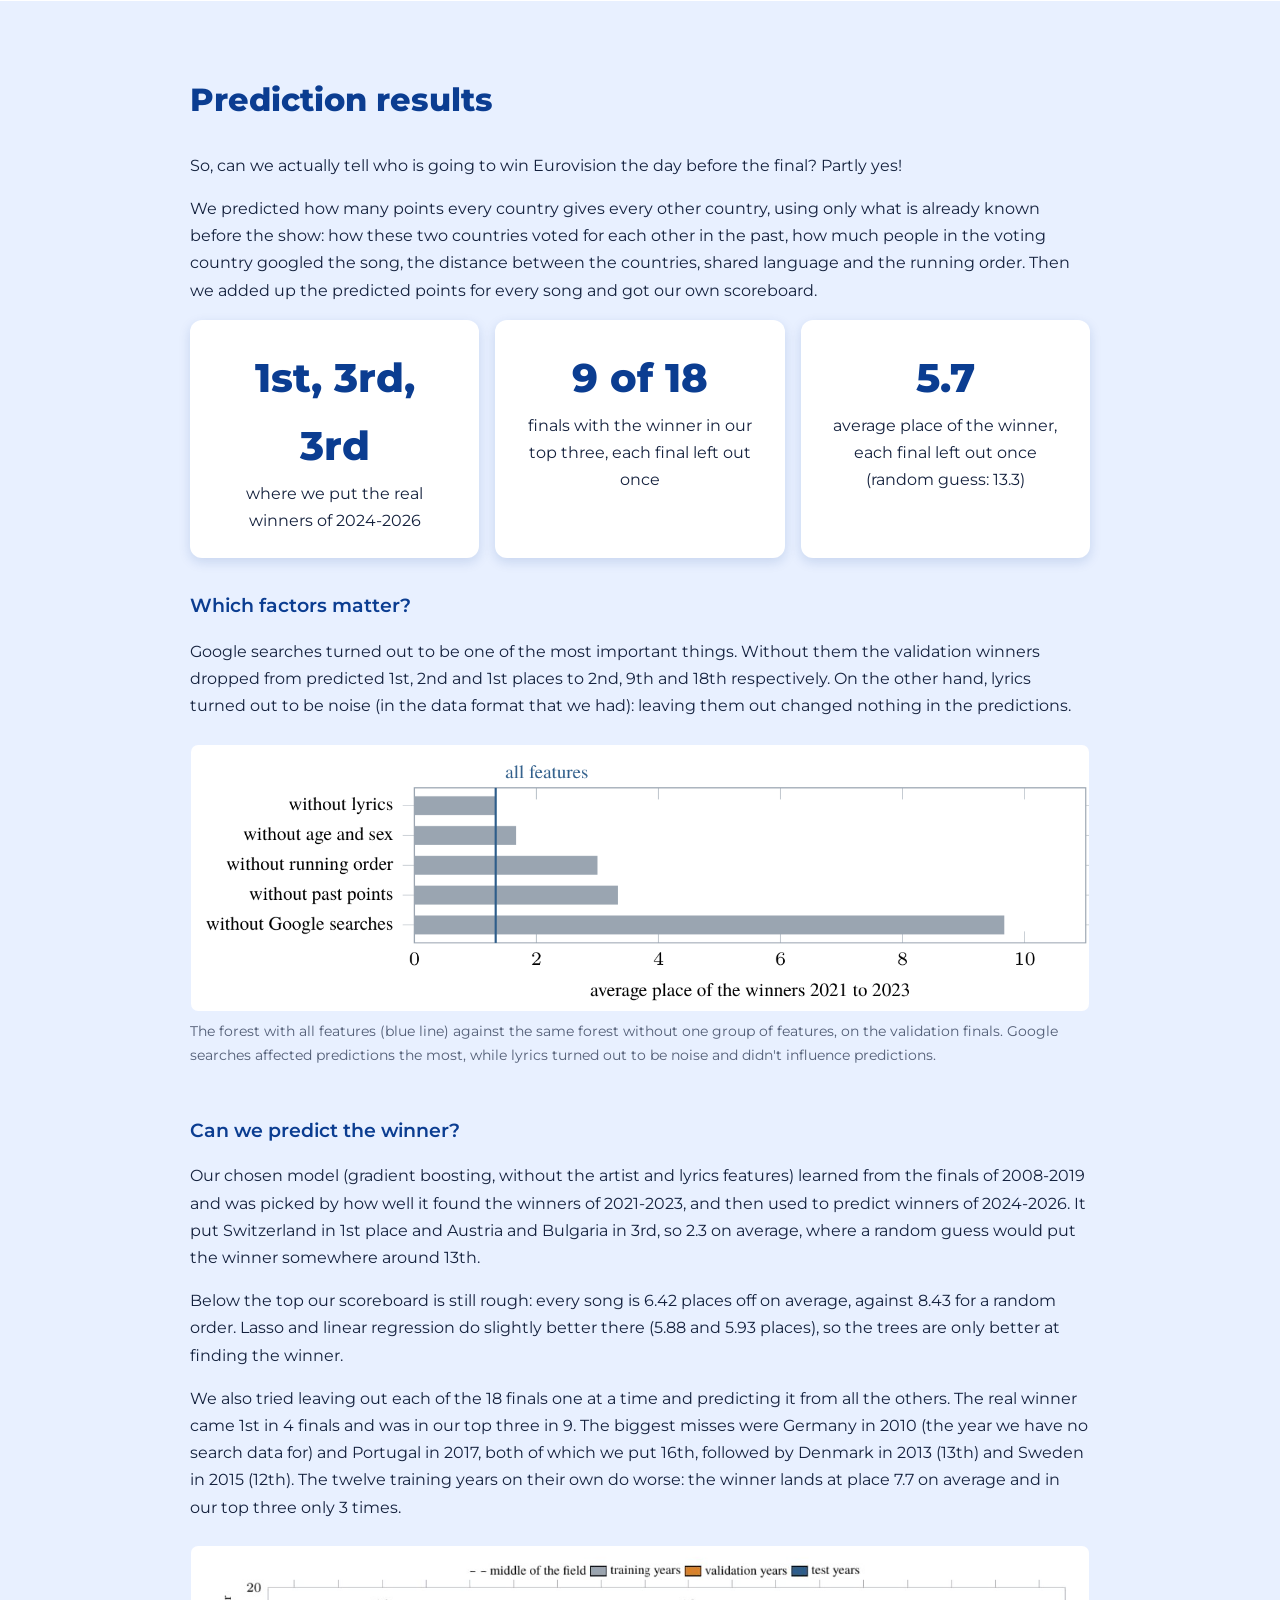
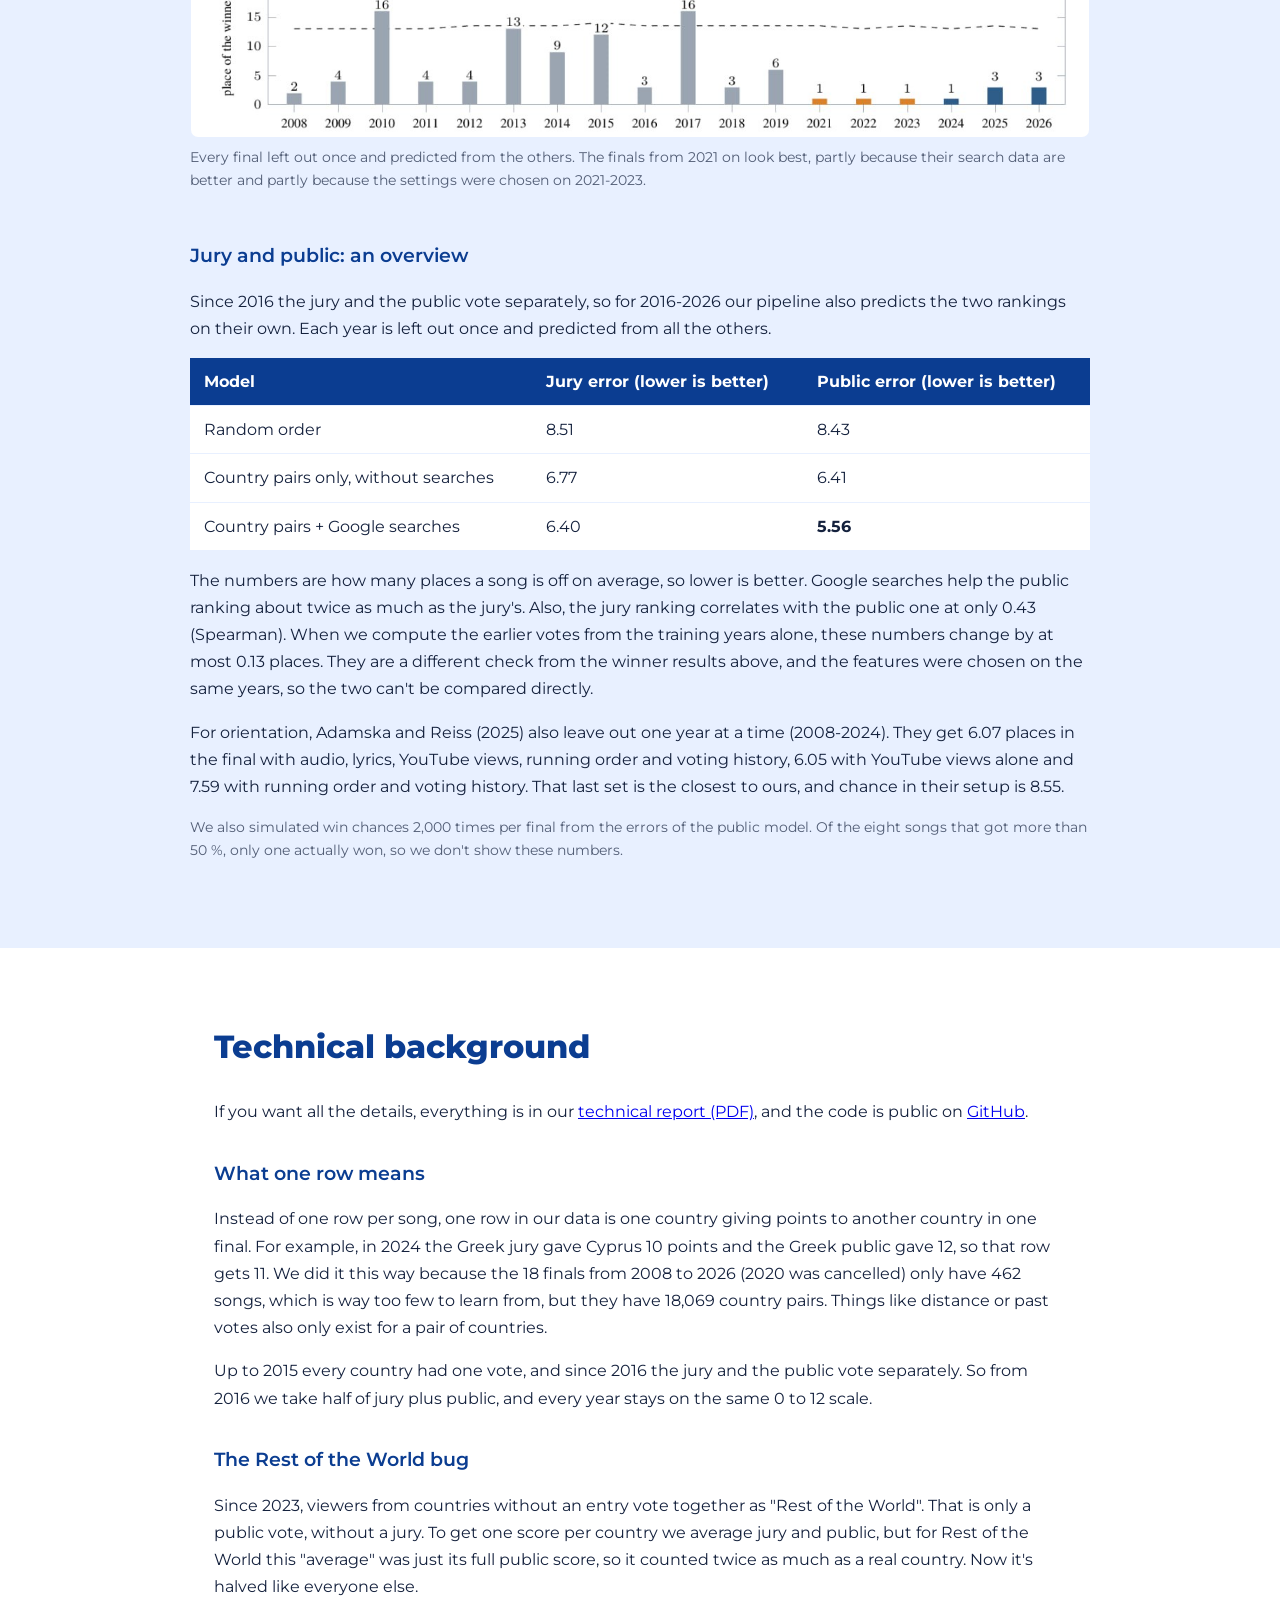
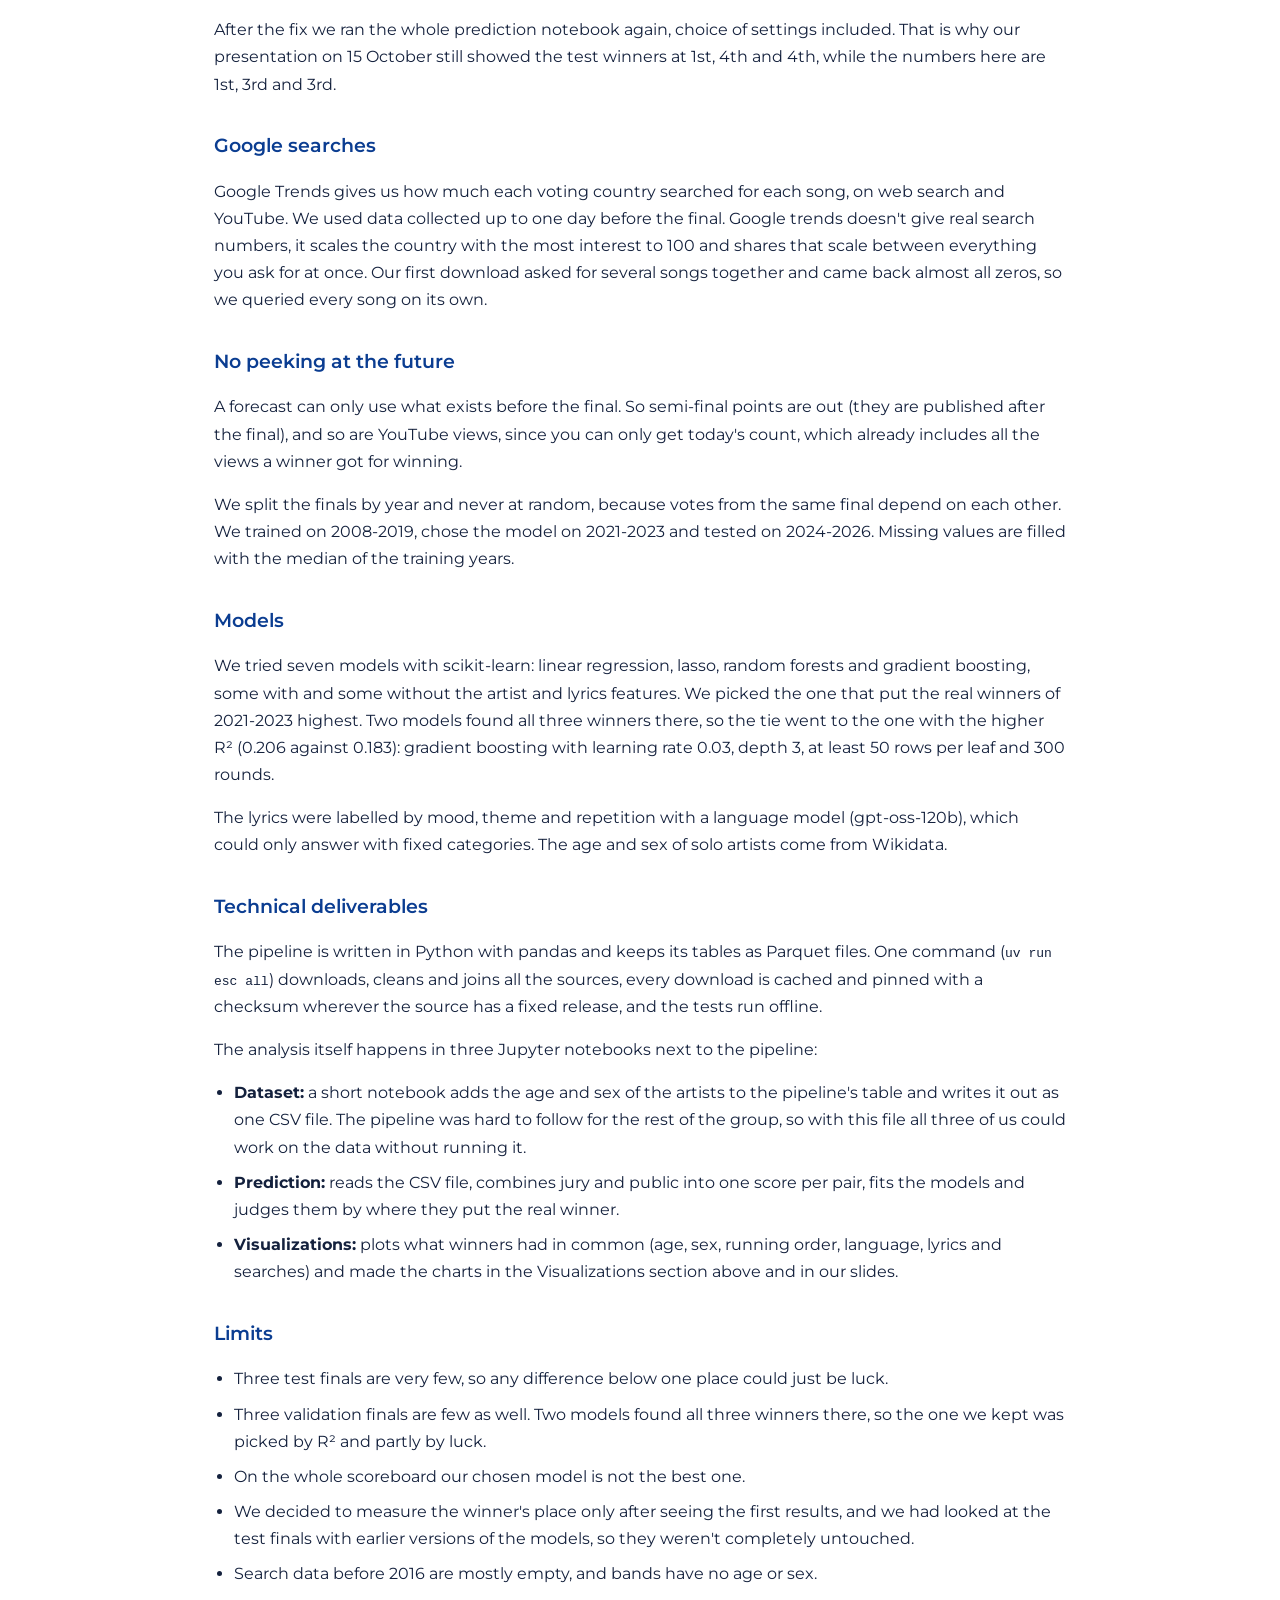
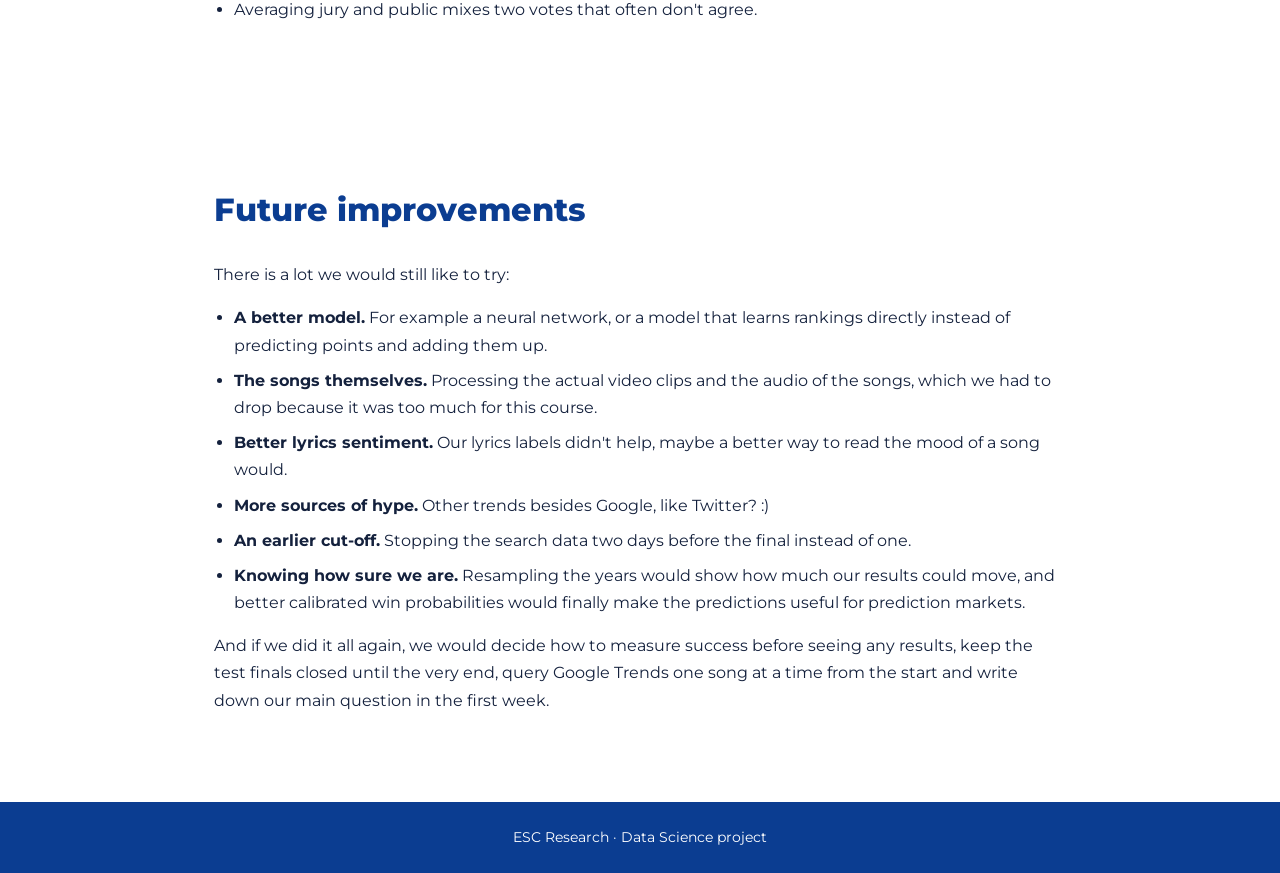
==== commit 545b44ef: "final touches" ====
--- a/index.html
+++ b/index.html
@@ -35,17 +35,17 @@
       <p>Since 1956, European countries have come together every year to compete for the best song. Eurovision is in the center of attention each May, and betting markets start booming around that time with predictions of the winner.</p>
       <p>But do we know who should win, statistically? In this project we analyzed previous Eurovision contests to get insights into trends, the public's and the juries' favorites, and the general statistics that define winners.</p>
       <p>We wanted to help prediction market users make smarter bets, and to give competing Eurovision artists insights into their statistical advantages and disadvantages.</p>
-      <p>We also wanted to explore how shared borders and languages between countries influence voting.</p>
+      <p>We also wanted to explore how shared borders and languages between countries influence voting, but in the end we focused on predicting the winner and used them only as inputs to the prediction.</p>
 
     </section>
 
     <section id="dataset">
       <h2>Dataset description</h2>
-      <p>One row is one directed pair in one contest: who gives, who receives, how many points, jury or televote. Finals only, 2016 to 2026 (2020 was cancelled).</p>
+      <p>One row is one directed pair in one final: who gives, who receives and how many points. Finals only, 2008 to 2026 (2020 was cancelled). Up to 2015 each country cast one vote; since 2016 we take half of jury plus public, so every year is on the same 0 to 12 scale. We work with pairs rather than songs because 462 songs are too few to learn from, and things like distance or past votes only exist for a pair of countries.</p>
       <div class="cards">
-        <div class="card"><span class="big">19,774</span>pair rows</div>
-        <div class="card"><span class="big">10</span>contests</div>
-        <div class="card"><span class="big">2</span>vote types</div>
+        <div class="card"><span class="big">18,069</span>pair rows</div>
+        <div class="card"><span class="big">18</span>finals</div>
+        <div class="card"><span class="big">462</span>songs</div>
       </div>
       <h3>Sources</h3>
       <ul>
@@ -53,7 +53,7 @@
         <li><strong>Country relationship:</strong> CEPII GeoDist, with distance, shared border, shared language and colonial ties.</li>
         <li><strong>Past points:</strong> all voting history since 1957, used only to say how much two countries liked each other before.</li>
         <li><strong>Attention:</strong> Google Trends, per voting country, web and YouTube search, for the 30 days before each final.</li>
-        <li><strong>Lyrics:</strong> mood, theme and repetition of each song, labelled by a language model from the LRCLIB lyrics database.</li>
+        <li><strong>Lyrics:</strong> mood, theme and repetition of each song, labelled by a language model (from Zviazdou 2026, which also has the Google searches for 2008-2015).</li>
         <li><strong>Artists:</strong> age and sex from Wikidata.</li>
       </ul>
       <p>We deliberately do not use YouTube views. They are only available as of today, so a winner would get views it earned because it won.</p>
@@ -89,7 +89,7 @@
         </figure>
       </div>
 
-      <p>We used Google searches to measure pre-final interest in each song (Google Trends, 2016-f2026). These features later turned out to clearly improve our predictions.</p>
+      <p>We used Google searches to measure pre-final interest in each song (Google Trends, 2008-2026, with no data for 2010). These features later turned out to matter most for finding the winner.</p>
 
       <div class="gallery">
         <figure>
@@ -106,12 +106,11 @@
 
       <div class="cards">
         <div class="card"><span class="big">1st, 3rd, 3rd</span>where we put the real winners of 2024-2026</div>
-        <div class="card"><span class="big">9 of 18</span>finals with the winner in our top three</div>
-        <div class="card"><span class="big">5.7</span>average place of the winner (random guess: 13.3)</div>
+        <div class="card"><span class="big">9 of 18</span>finals with the winner in our top three, each final left out once</div>
+        <div class="card"><span class="big">5.7</span>average place of the winner, each final left out once (random guess: 13.3)</div>
       </div>
 
       <h3>Which factors matter?</h3>
-      <p>Past points, web interest and running position usually went together with high scores, while neutral lyrics tended to receive lower scores. A longer distance between two countries also meant fewer points between them.</p>
       <p>Google searches turned out to be one of the most important things. Without them the validation winners dropped from predicted 1st, 2nd and 1st places to 2nd, 9th and 18th respectively. On the other hand, lyrics turned out to be noise (in the data format that we had): leaving them out changed nothing in the predictions.</p>
 
       <div class="gallery">
@@ -122,13 +121,14 @@
       </div>
 
       <h3>Can we predict the winner?</h3>
-      <p>Our best model (gradient boosting, without the artist and lyrics features) learned from the finals of 2008-2019 and was picked by how well it found the winners of 2021-2023, and then used to predict winners of 2024-2026. It put Switzerland in 1st place and Austria and Bulgaria in 3rd. A random guess would put the winner somewhere around 13th.</p>
-      <p>We also tried leaving out each of the 18 finals one at a time and predicting it from all the others. The real winner came 1st in 4 finals and was in our top three in 9. The biggest misses were Germany in 2010 (the year we have no search data for) and Portugal in 2017, both of which we put 16th.</p>
+      <p>Our chosen model (gradient boosting, without the artist and lyrics features) learned from the finals of 2008-2019 and was picked by how well it found the winners of 2021-2023, and then used to predict winners of 2024-2026. It put Switzerland in 1st place and Austria and Bulgaria in 3rd, so 2.3 on average, where a random guess would put the winner somewhere around 13th.</p>
+      <p>Below the top our scoreboard is still rough: every song is 6.42 places off on average, against 8.43 for a random order. Lasso and linear regression do slightly better there (5.88 and 5.93 places), so the trees are only better at finding the winner.</p>
+      <p>We also tried leaving out each of the 18 finals one at a time and predicting it from all the others. The real winner came 1st in 4 finals and was in our top three in 9. The biggest misses were Germany in 2010 (the year we have no search data for) and Portugal in 2017, both of which we put 16th, followed by Denmark in 2013 (13th) and Sweden in 2015 (12th). The twelve training years on their own do worse: the winner lands at place 7.7 on average and in our top three only 3 times.</p>
 
       <div class="gallery">
         <figure>
           <img src="img/photo_2026-10-18_18-01-37.png" width="1280" height="272" loading="lazy" alt="Leave one year out: predicted place of the real winner for each final from 2008 to 2026.">
-          <figcaption>Every final left out once and predicted from the others. The settings were chosen on 2021-2023, so those years look better than fresh data would.</figcaption>
+          <figcaption>Every final left out once and predicted from the others. The finals from 2021 on look best, partly because their search data are better and partly because the settings were chosen on 2021-2023.</figcaption>
         </figure>
       </div>
 
@@ -150,15 +150,15 @@
       <p>If you want all the details, everything is in our <a href="technical-report-13.pdf">technical report (PDF)</a>, and the code is public on <a href="https://github.com/timkicker/esc-research">GitHub</a>.</p>
 
       <h3>What one row means</h3>
-      <p>Instead of one row per song, one row in our data is one country giving points to another country in one final. For example, in 2024 the Greek jury gave Cyprus 10 points and the Greek public gave 12, so that row gets 11. We did it this way because the 18 finals from 2008 to 2026 (2020 was cancelled) only have 462 songs, which is way too few to learn from, but they have 18,069 country pairs. Things like distance or past votes also only exist for a pair of countries anyway.</p>
+      <p>Instead of one row per song, one row in our data is one country giving points to another country in one final. For example, in 2024 the Greek jury gave Cyprus 10 points and the Greek public gave 12, so that row gets 11. We did it this way because the 18 finals from 2008 to 2026 (2020 was cancelled) only have 462 songs, which is way too few to learn from, but they have 18,069 country pairs. Things like distance or past votes also only exist for a pair of countries.</p>
       <p>Up to 2015 every country had one vote, and since 2016 the jury and the public vote separately. So from 2016 we take half of jury plus public, and every year stays on the same 0 to 12 scale.</p>
 
       <h3>The Rest of the World bug</h3>
-      <p>Since 2023, viewers from countries without an entry vote together as "Rest of the World". That is only a public vote, without a jury. To get one score per country we average jury and public, but for Rest of the World this "average" was just its full public score, so it counted twice as much as a real country. Because of that, our scoreboard didn't match the official results for 40 songs. Now it's halved like everyone else, and our scoreboard matches the official one exactly.</p>
-      <p>All our models use a fixed random seed, so this fix is the only reason the numbers changed after the presentation. If we undo it, we get exactly the presentation numbers again (winners 1st, 4th, 4th). With the fix it's 1st, 3rd, 3rd, so we kept the new ones.</p>
+      <p>Since 2023, viewers from countries without an entry vote together as "Rest of the World". That is only a public vote, without a jury. To get one score per country we average jury and public, but for Rest of the World this "average" was just its full public score, so it counted twice as much as a real country. Now it's halved like everyone else.</p>
+      <p>After the fix we ran the whole prediction notebook again, choice of settings included. That is why our presentation on 15 October still showed the test winners at 1st, 4th and 4th, while the numbers here are 1st, 3rd and 3rd.</p>
 
       <h3>Google searches</h3>
-      <p>Google Trends gives us how much each voting country searched for each song, on web search and YouTube, during the 30 days before the final. It doesn't give real search numbers: it scales the country with the most interest to 100 and shares that scale between everything you ask for at once. Our first download asked for several songs together and came back almost all zeros, so we queried every song on its own. We also checked that the final itself never sneaks into the window: the query stops the day before, and the show starts at about 19:00 UTC.</p>
+      <p>Google Trends gives us how much each voting country searched for each song, on web search and YouTube. We used data collected up to one day before the final. Google trends doesn't give real search numbers, it scales the country with the most interest to 100 and shares that scale between everything you ask for at once. Our first download asked for several songs together and came back almost all zeros, so we queried every song on its own.</p>
 
       <h3>No peeking at the future</h3>
       <p>A forecast can only use what exists before the final. So semi-final points are out (they are published after the final), and so are YouTube views, since you can only get today's count, which already includes all the views a winner got for winning.</p>
@@ -168,12 +168,20 @@
       <p>We tried seven models with scikit-learn: linear regression, lasso, random forests and gradient boosting, some with and some without the artist and lyrics features. We picked the one that put the real winners of 2021-2023 highest. Two models found all three winners there, so the tie went to the one with the higher R² (0.206 against 0.183): gradient boosting with learning rate 0.03, depth 3, at least 50 rows per leaf and 300 rounds.</p>
       <p>The lyrics were labelled by mood, theme and repetition with a language model (gpt-oss-120b), which could only answer with fixed categories. The age and sex of solo artists come from Wikidata.</p>
 
-      <h3>Pipeline</h3>
-      <p>The pipeline is written in Python with pandas. One command (<code>uv run esc all</code>) downloads, cleans and joins all the sources, every download is pinned with a checksum, and the tests run offline. Because the pipeline was hard to follow for the rest of the group, it also writes one CSV file, so all three of us could work on the data without running it.</p>
+      <h3>Technical deliverables</h3>
+      <p>The pipeline is written in Python with pandas and keeps its tables as Parquet files. One command (<code>uv run esc all</code>) downloads, cleans and joins all the sources, every download is cached and pinned with a checksum wherever the source has a fixed release, and the tests run offline.</p>
+      <p>The analysis itself happens in three Jupyter notebooks next to the pipeline:</p>
+      <ul>
+        <li><strong>Dataset:</strong> a short notebook adds the age and sex of the artists to the pipeline's table and writes it out as one CSV file. The pipeline was hard to follow for the rest of the group, so with this file all three of us could work on the data without running it.</li>
+        <li><strong>Prediction:</strong> reads the CSV file, combines jury and public into one score per pair, fits the models and judges them by where they put the real winner.</li>
+        <li><strong>Visualizations:</strong> plots what winners had in common (age, sex, running order, language, lyrics and searches) and made the charts in the Visualizations section above and in our slides.</li>
+      </ul>
 
       <h3>Limits</h3>
       <ul>
         <li>Three test finals are very few, so any difference below one place could just be luck.</li>
+        <li>Three validation finals are few as well. Two models found all three winners there, so the one we kept was picked by R² and partly by luck.</li>
+        <li>On the whole scoreboard our chosen model is not the best one.</li>
         <li>We decided to measure the winner's place only after seeing the first results, and we had looked at the test finals with earlier versions of the models, so they weren't completely untouched.</li>
         <li>Search data before 2016 are mostly empty, and bands have no age or sex.</li>
         <li>Averaging jury and public mixes two votes that often don't agree.</li>
